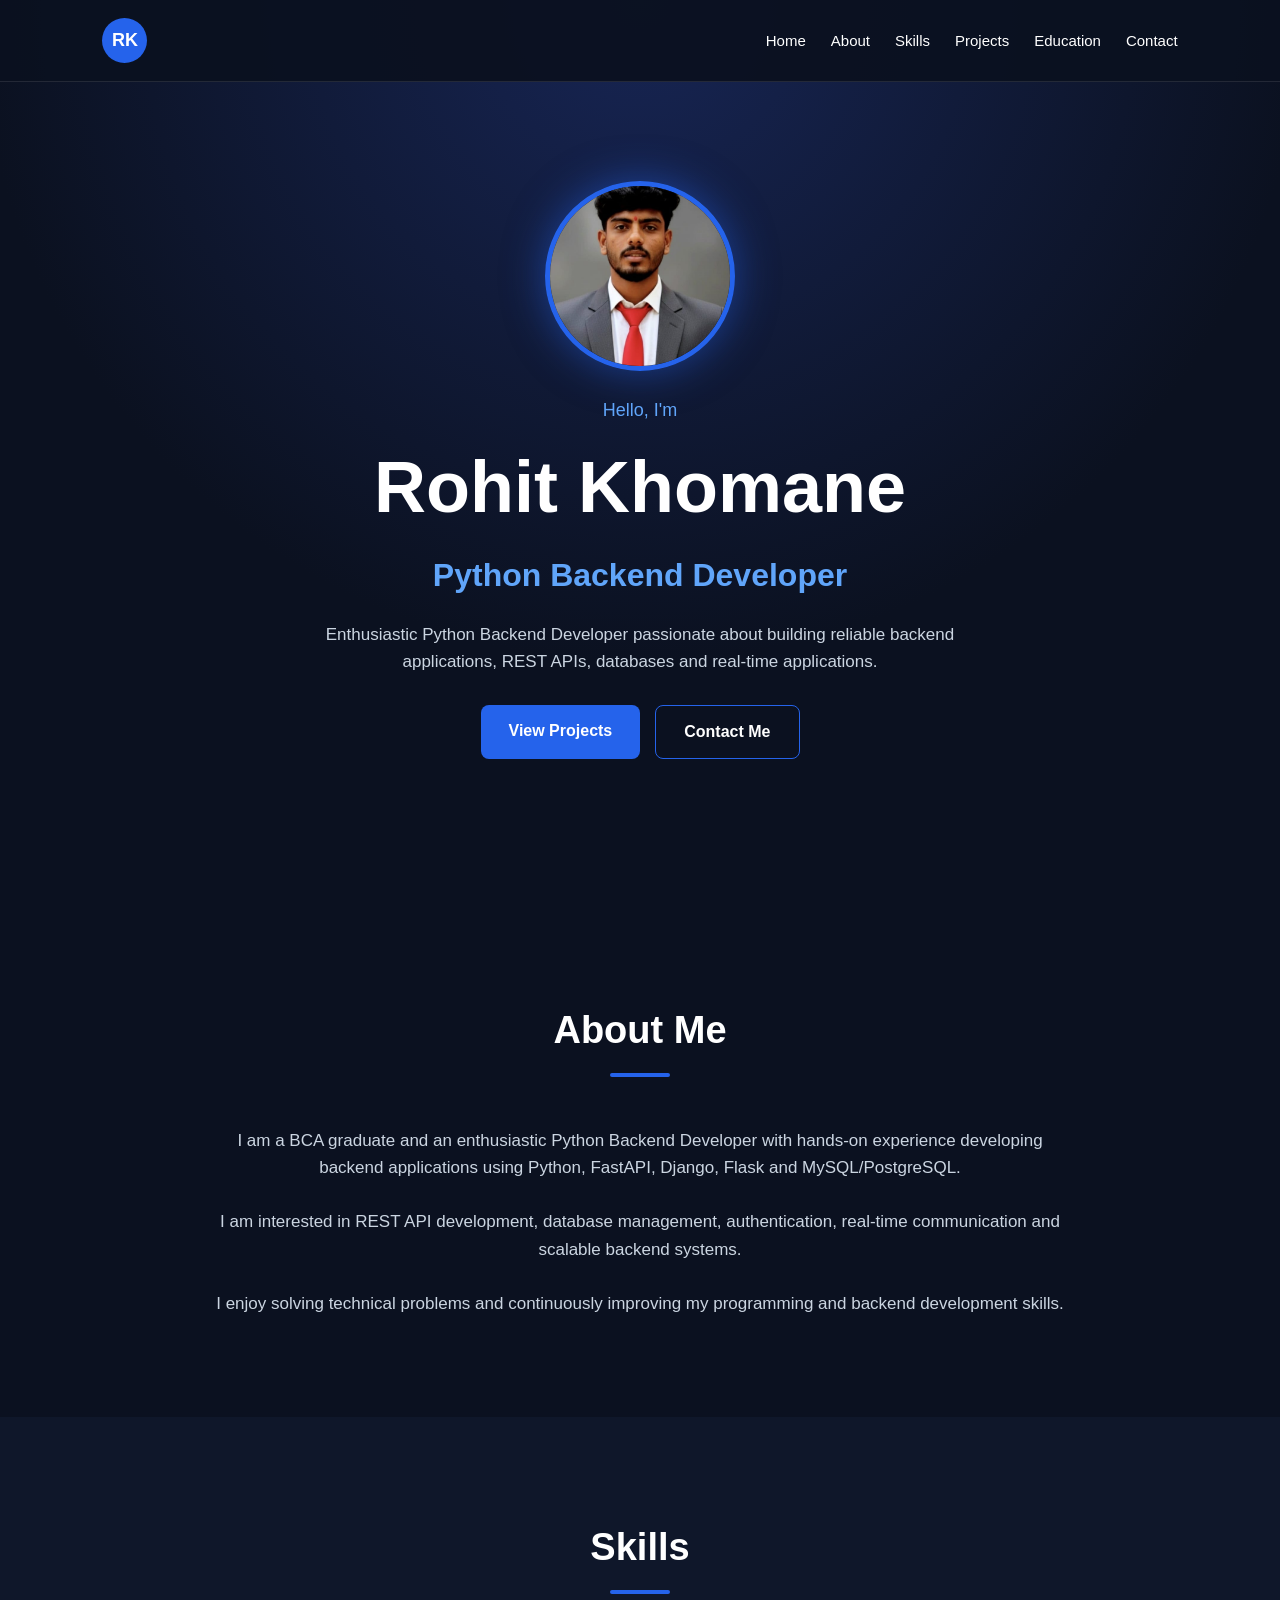
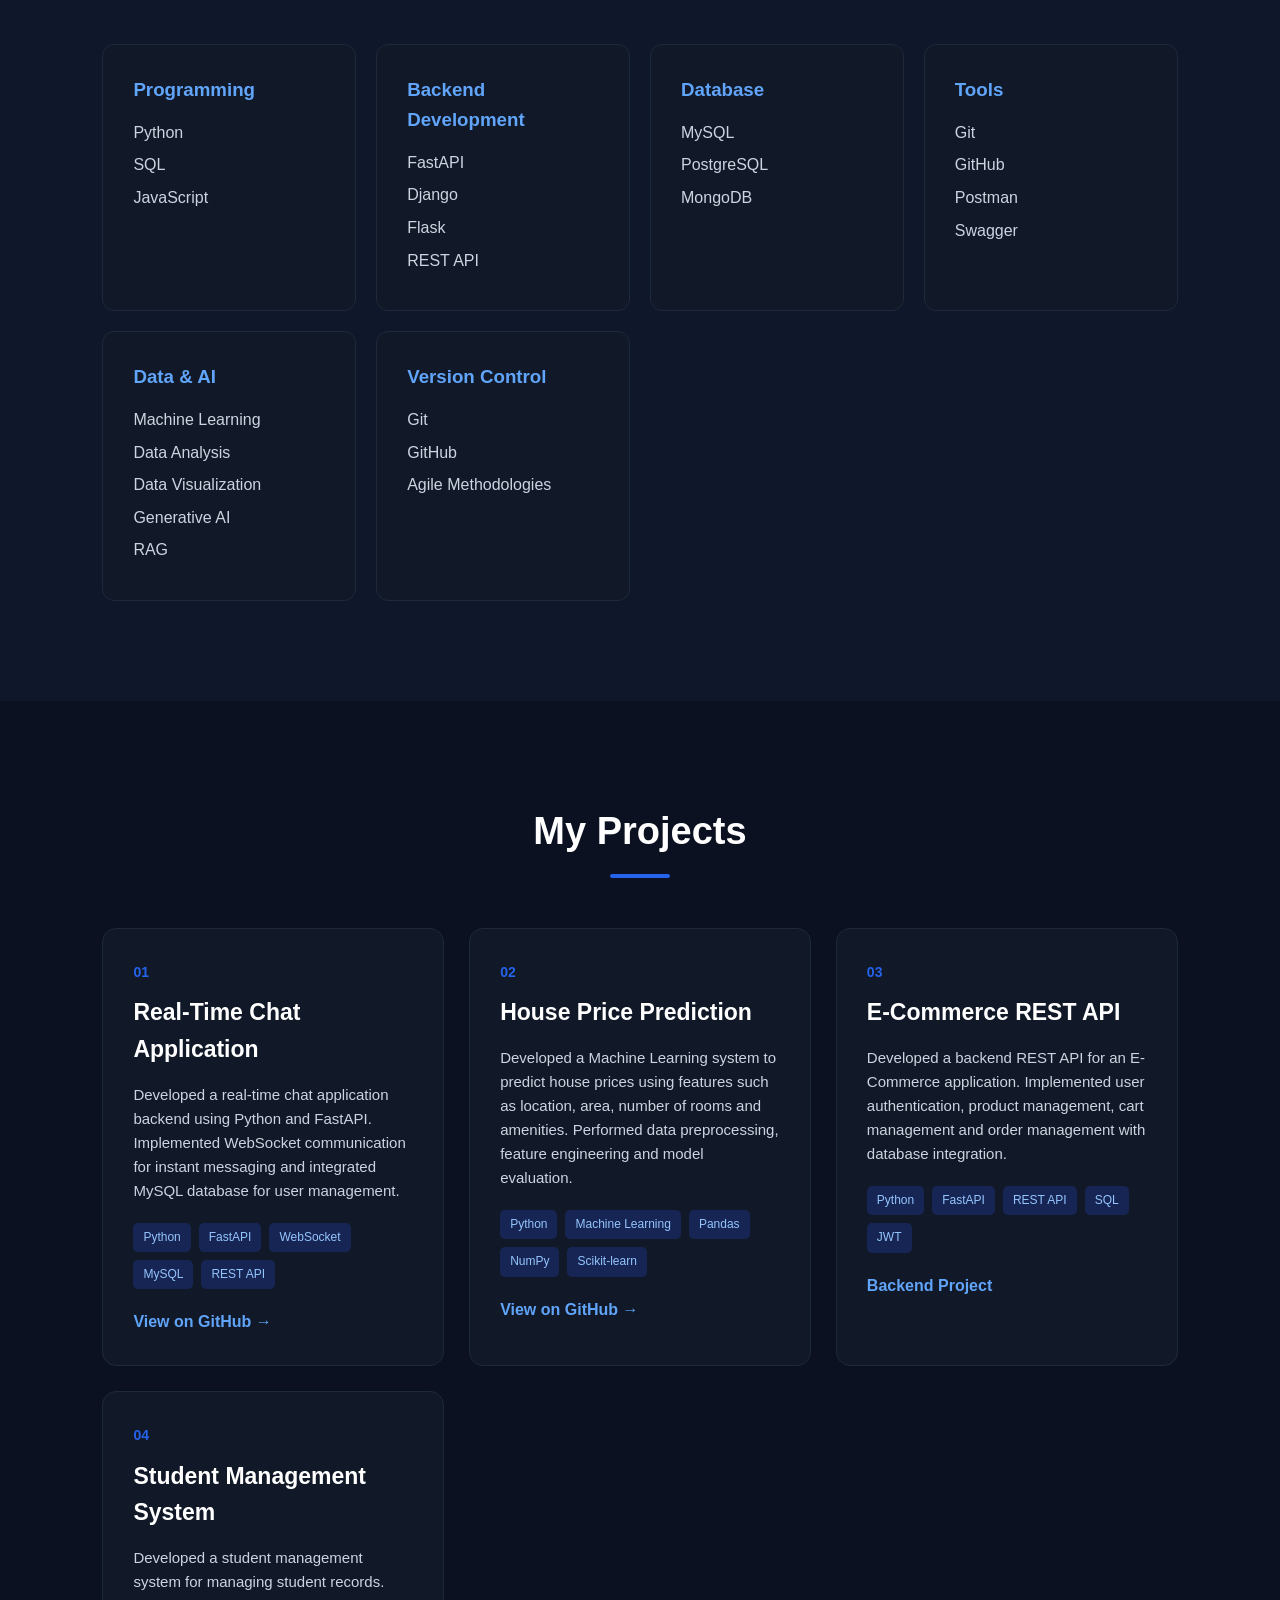
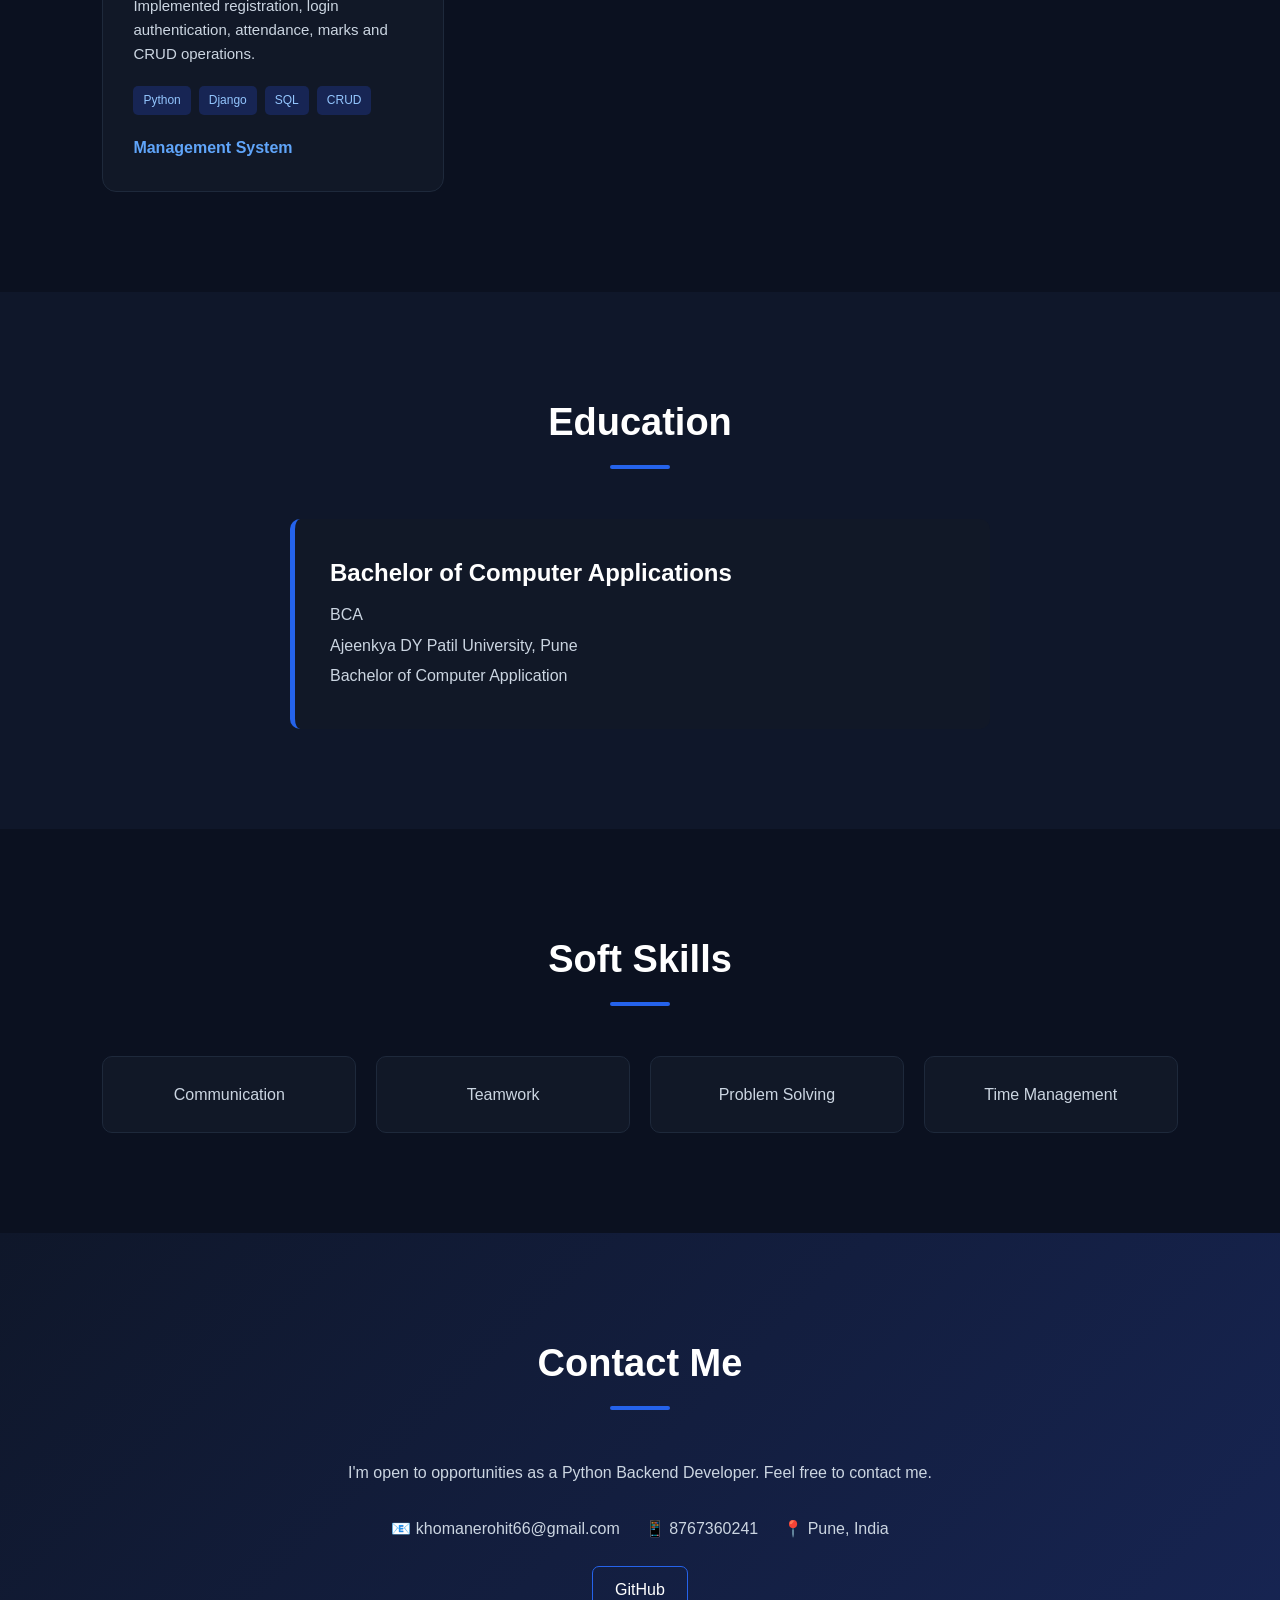
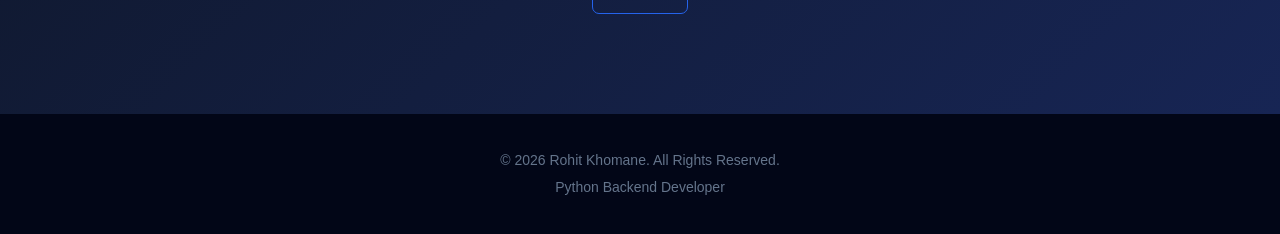
==== index.html @ a01482f6 "Add portfolio website" ====
<!DOCTYPE html>
<html lang="en">

<head>
    <meta charset="UTF-8">
    <meta name="viewport" content="width=device-width, initial-scale=1.0">

    <title>Rohit Khomane | Python Backend Developer</title>

    <meta name="description"
        content="Rohit Khomane - Python Backend Developer Portfolio">

    <link rel="stylesheet" href="style.css">
</head>

<body>

    <!-- ================= NAVBAR ================= -->

    <header class="navbar">

        <div class="logo">
            RK
        </div>

        <nav>
            <a href="#home">Home</a>
            <a href="#about">About</a>
            <a href="#skills">Skills</a>
            <a href="#projects">Projects</a>
            <a href="#education">Education</a>
            <a href="#contact">Contact</a>
        </nav>

    </header>


    <!-- ================= HOME ================= -->

    <section id="home" class="hero">

        <div class="hero-content">

            <!-- PROFILE PHOTO -->

            <div class="profile-circle">
    <img src="rohit (2).jpg" >
</div>


            <p class="hello">
                Hello, I'm
            </p>


            <h1>
                Rohit Khomane
            </h1>


            <h2>
                Python Backend Developer
            </h2>


            <p class="hero-text">

                Enthusiastic Python Backend Developer passionate
                about building reliable backend applications,
                REST APIs, databases and real-time applications.

            </p>


            <div class="hero-buttons">

                <a href="#projects" class="btn">
                    View Projects
                </a>

                <a href="#contact" class="btn btn-outline">
                    Contact Me
                </a>

            </div>

        </div>

    </section>



    <!-- ================= ABOUT ================= -->

    <section id="about" class="section">

        <div class="container">

            <h2 class="section-title">
                About Me
            </h2>


            <p class="about-text">

                I am a BCA graduate and an enthusiastic Python
                Backend Developer with hands-on experience
                developing backend applications using Python,
                FastAPI, Django, Flask and MySQL/PostgreSQL.

                <br><br>

                I am interested in REST API development,
                database management, authentication,
                real-time communication and scalable
                backend systems.

                <br><br>

                I enjoy solving technical problems and
                continuously improving my programming and
                backend development skills.

            </p>

        </div>

    </section>



    <!-- ================= SKILLS ================= -->

    <section id="skills" class="section skills-section">

        <div class="container">

            <h2 class="section-title">
                Skills
            </h2>


            <div class="skills-grid">


                <!-- PROGRAMMING -->

                <div class="skill-card">

                    <h3>
                        Programming
                    </h3>

                    <p>
                        Python
                    </p>

                    <p>
                        SQL
                    </p>

                    <p>
                        JavaScript
                    </p>

                </div>



                <!-- BACKEND -->

                <div class="skill-card">

                    <h3>
                        Backend Development
                    </h3>

                    <p>
                        FastAPI
                    </p>

                    <p>
                        Django
                    </p>

                    <p>
                        Flask
                    </p>

                    <p>
                        REST API
                    </p>

                </div>



                <!-- DATABASE -->

                <div class="skill-card">

                    <h3>
                        Database
                    </h3>

                    <p>
                        MySQL
                    </p>

                    <p>
                        PostgreSQL
                    </p>

                    <p>
                        MongoDB
                    </p>

                </div>



                <!-- TOOLS -->

                <div class="skill-card">

                    <h3>
                        Tools
                    </h3>

                    <p>
                        Git
                    </p>

                    <p>
                        GitHub
                    </p>

                    <p>
                        Postman
                    </p>

                    <p>
                        Swagger
                    </p>

                </div>



                <!-- AI -->

                <div class="skill-card">

                    <h3>
                        Data & AI
                    </h3>

                    <p>
                        Machine Learning
                    </p>

                    <p>
                        Data Analysis
                    </p>

                    <p>
                        Data Visualization
                    </p>

                    <p>
                        Generative AI
                    </p>

                    <p>
                        RAG
                    </p>

                </div>



                <!-- VERSION CONTROL -->

                <div class="skill-card">

                    <h3>
                        Version Control
                    </h3>

                    <p>
                        Git
                    </p>

                    <p>
                        GitHub
                    </p>

                    <p>
                        Agile Methodologies
                    </p>

                </div>


            </div>

        </div>

    </section>



    <!-- ================= PROJECTS ================= -->

    <section id="projects" class="section">

        <div class="container">

            <h2 class="section-title">
                My Projects
            </h2>


            <div class="projects-grid">


                <!-- ================= PROJECT 1 ================= -->

                <div class="project-card">

                    <span class="project-number">
                        01
                    </span>


                    <h3>
                        Real-Time Chat Application
                    </h3>


                    <p>

                        Developed a real-time chat application
                        backend using Python and FastAPI.

                        Implemented WebSocket communication
                        for instant messaging and integrated
                        MySQL database for user management.

                    </p>


                    <div class="tags">

                        <span>Python</span>

                        <span>FastAPI</span>

                        <span>WebSocket</span>

                        <span>MySQL</span>

                        <span>REST API</span>

                    </div>


                    <!-- GITHUB LINK -->

                    <a
                        href="https://github.com/rohit23322/real-time-chat-application"
                        target="_blank"
                        class="project-link">

                        View on GitHub →

                    </a>

                </div>



                <!-- ================= PROJECT 2 ================= -->

                <div class="project-card">

                    <span class="project-number">
                        02
                    </span>


                    <h3>
                        House Price Prediction
                    </h3>


                    <p>

                        Developed a Machine Learning system
                        to predict house prices using features
                        such as location, area, number of rooms
                        and amenities.

                        Performed data preprocessing,
                        feature engineering and model evaluation.

                    </p>


                    <div class="tags">

                        <span>Python</span>

                        <span>Machine Learning</span>

                        <span>Pandas</span>

                        <span>NumPy</span>

                        <span>Scikit-learn</span>

                    </div>


                    <!-- GITHUB LINK -->

                    <a
                        href="https://github.com/rohit23322/house-price-prediction"
                        target="_blank"
                        class="project-link">

                        View on GitHub →

                    </a>

                </div>



                <!-- ================= PROJECT 3 ================= -->

                <div class="project-card">

                    <span class="project-number">
                        03
                    </span>


                    <h3>
                        E-Commerce REST API
                    </h3>


                    <p>

                        Developed a backend REST API for an
                        E-Commerce application.

                        Implemented user authentication,
                        product management, cart management
                        and order management with database
                        integration.

                    </p>


                    <div class="tags">

                        <span>Python</span>

                        <span>FastAPI</span>

                        <span>REST API</span>

                        <span>SQL</span>

                        <span>JWT</span>

                    </div>


                    <span class="project-link">
                        Backend Project
                    </span>

                </div>



                <!-- ================= PROJECT 4 ================= -->

                <div class="project-card">

                    <span class="project-number">
                        04
                    </span>


                    <h3>
                        Student Management System
                    </h3>


                    <p>

                        Developed a student management system
                        for managing student records.

                        Implemented registration, login
                        authentication, attendance, marks
                        and CRUD operations.

                    </p>


                    <div class="tags">

                        <span>Python</span>

                        <span>Django</span>

                        <span>SQL</span>

                        <span>CRUD</span>

                    </div>


                    <span class="project-link">
                        Management System
                    </span>

                </div>


            </div>

        </div>

    </section>



    <!-- ================= EDUCATION ================= -->

    <section id="education"
        class="section education-section">

        <div class="container">

            <h2 class="section-title">
                Education
            </h2>


            <div class="education-card">

                <h3>
                    Bachelor of Computer Applications
                </h3>


                <p>
                    BCA
                </p>


                <p>
                    Ajeenkya DY Patil University, Pune
                </p>


                <p>
                    Bachelor of Computer Application
                </p>

            </div>

        </div>

    </section>



    <!-- ================= SOFT SKILLS ================= -->

    <section class="section">

        <div class="container">

            <h2 class="section-title">
                Soft Skills
            </h2>


            <div class="soft-skills">

                <div>
                    Communication
                </div>

                <div>
                    Teamwork
                </div>

                <div>
                    Problem Solving
                </div>

                <div>
                    Time Management
                </div>

            </div>

        </div>

    </section>



    <!-- ================= CONTACT ================= -->

    <section id="contact"
        class="section contact-section">

        <div class="container">

            <h2 class="section-title">
                Contact Me
            </h2>


            <p class="contact-text">

                I'm open to opportunities as a Python
                Backend Developer.

                Feel free to contact me.

            </p>


            <div class="contact-info">


                <!-- EMAIL -->

                <a
                    href="mailto:khomanerohit66@gmail.com">

                    📧
                    khomanerohit66@gmail.com

                </a>


                <!-- PHONE -->

                <a
                    href="tel:8767360241">

                    📱
                    8767360241

                </a>


                <!-- LOCATION -->

                <p>

                    📍
                    Pune, India

                </p>


            </div>


            <!-- SOCIAL LINKS -->

            <div class="social-links">


                <a
                    href="https://github.com/rohit23322"
                    target="_blank">

                    GitHub

                </a>


            </div>

        </div>

    </section>



    <!-- ================= FOOTER ================= -->

    <footer>

        <p>
            © 2026 Rohit Khomane.
            All Rights Reserved.
        </p>


        <p>
            Python Backend Developer
        </p>

    </footer>



    <!-- ================= JAVASCRIPT ================= -->

    <script src="script.js"></script>

</body>

</html>
---- style.css ----
/* =========================
   RESET
========================= */

* {
    margin: 0;
    padding: 0;
    box-sizing: border-box;
}


html {
    scroll-behavior: smooth;
}


body {
    font-family: Arial, Helvetica, sans-serif;
    background: #0b1120;
    color: #ffffff;
    line-height: 1.6;
}


/* =========================
   NAVBAR
========================= */

.navbar {
    position: fixed;
    top: 0;
    left: 0;

    width: 100%;

    display: flex;
    justify-content: space-between;
    align-items: center;

    padding: 18px 8%;

    background: rgba(11, 17, 32, 0.95);

    border-bottom: 1px solid rgba(255,255,255,0.1);

    z-index: 1000;
}


.logo {
    width: 45px;
    height: 45px;

    display: flex;
    align-items: center;
    justify-content: center;

    border-radius: 50%;

    background: #2563eb;

    font-size: 18px;
    font-weight: bold;
}


.navbar nav {
    display: flex;
    gap: 25px;
}


.navbar nav a {
    color: #ffffff;
    text-decoration: none;

    font-size: 15px;

    transition: 0.3s;
}


.navbar nav a:hover {
    color: #60a5fa;
}


/* =========================
   HERO
========================= */

.hero {
    min-height: 100vh;

    display: flex;
    justify-content: center;
    align-items: center;

    text-align: center;

    padding: 120px 20px 80px;

    background:
        radial-gradient(
            circle at top,
            #172554,
            #0b1120 60%
        );
}


.hero-content {
    max-width: 850px;
}


.profile-circle {
    width: 190px;
    height: 190px;

    margin: 0 auto 25px;

    border-radius: 50%;

    overflow: hidden;

    border: 5px solid #2563eb;

    box-shadow:
        0 0 40px rgba(37,99,235,0.5);
}


.profile-circle img {
    width: 100%;
    height: 100%;

    object-fit: cover;

    object-position: center;

    display: block;
}


.hello {
    color: #60a5fa;

    font-size: 18px;

    margin-bottom: 5px;
}


.hero h1 {
    font-size: clamp(40px, 7vw, 72px);

    margin-bottom: 5px;

    font-weight: 800;
}


.hero h2 {
    color: #60a5fa;

    font-size: clamp(22px, 4vw, 32px);

    margin-bottom: 20px;
}


.hero-text {
    max-width: 650px;

    margin: auto;

    color: #cbd5e1;

    font-size: 17px;
}


.hero-buttons {
    margin-top: 30px;

    display: flex;

    justify-content: center;

    gap: 15px;

    flex-wrap: wrap;
}


.btn {
    display: inline-block;

    padding: 13px 28px;

    border-radius: 8px;

    background: #2563eb;

    color: white;

    text-decoration: none;

    font-weight: bold;

    transition: 0.3s;
}


.btn:hover {
    transform: translateY(-3px);

    background: #1d4ed8;
}


.btn-outline {
    background: transparent;

    border: 1px solid #2563eb;
}


.btn-outline:hover {
    background: #2563eb;
}


/* =========================
   SECTIONS
========================= */

.section {
    padding: 100px 8%;
}


.container {
    max-width: 1100px;

    margin: auto;
}


.section-title {
    text-align: center;

    font-size: 38px;

    margin-bottom: 50px;
}


.section-title::after {
    content: "";

    display: block;

    width: 60px;
    height: 4px;

    background: #2563eb;

    margin: 12px auto 0;

    border-radius: 5px;
}


/* =========================
   ABOUT
========================= */

.about-text {
    max-width: 850px;

    margin: auto;

    text-align: center;

    color: #cbd5e1;

    font-size: 17px;
}


/* =========================
   SKILLS
========================= */

.skills-section {
    background: #0f172a;
}


.skills-grid {
    display: grid;

    grid-template-columns:
        repeat(auto-fit, minmax(200px, 1fr));

    gap: 20px;
}


.skill-card {
    padding: 30px;

    background: #111827;

    border: 1px solid #1e293b;

    border-radius: 12px;

    transition: 0.3s;
}


.skill-card:hover {
    transform: translateY(-7px);

    border-color: #2563eb;
}


.skill-card h3 {
    color: #60a5fa;

    margin-bottom: 15px;
}


.skill-card p {
    color: #cbd5e1;

    margin: 7px 0;
}


/* =========================
   PROJECTS
========================= */

.projects-grid {
    display: grid;

    grid-template-columns:
        repeat(auto-fit, minmax(280px, 1fr));

    gap: 25px;
}


.project-card {
    position: relative;

    padding: 30px;

    background: #111827;

    border: 1px solid #1e293b;

    border-radius: 14px;

    transition: 0.3s;
}


.project-card:hover {
    transform: translateY(-8px);

    border-color: #2563eb;

    box-shadow:
        0 15px 35px rgba(0,0,0,0.3);
}


.project-number {
    color: #2563eb;

    font-size: 14px;

    font-weight: bold;
}


.project-card h3 {
    font-size: 23px;

    margin: 10px 0 15px;
}


.project-card p {
    color: #cbd5e1;

    font-size: 15px;
}


.tags {
    display: flex;

    flex-wrap: wrap;

    gap: 8px;

    margin: 20px 0;
}


.tags span {
    background: #172554;

    color: #93c5fd;

    padding: 5px 10px;

    border-radius: 5px;

    font-size: 12px;
}


.project-link {
    color: #60a5fa;

    text-decoration: none;

    font-weight: bold;
}


.project-link:hover {
    text-decoration: underline;
}


/* =========================
   EDUCATION
========================= */

.education-section {
    background: #0f172a;
}


.education-card {
    max-width: 700px;

    margin: auto;

    padding: 35px;

    background: #111827;

    border-left: 5px solid #2563eb;

    border-radius: 10px;
}


.education-card h3 {
    font-size: 24px;

    margin-bottom: 10px;
}


.education-card p {
    color: #cbd5e1;

    margin: 5px 0;
}


/* =========================
   SOFT SKILLS
========================= */

.soft-skills {
    display: grid;

    grid-template-columns:
        repeat(auto-fit, minmax(200px, 1fr));

    gap: 20px;
}


.soft-skills div {
    padding: 25px;

    text-align: center;

    background: #111827;

    border: 1px solid #1e293b;

    border-radius: 10px;

    color: #cbd5e1;

    transition: 0.3s;
}


.soft-skills div:hover {
    color: white;

    border-color: #2563eb;

    transform: translateY(-5px);
}


/* =========================
   CONTACT
========================= */

.contact-section {
    background:
        linear-gradient(
            135deg,
            #0f172a,
            #172554
        );

    text-align: center;
}


.contact-text {
    color: #cbd5e1;

    margin-bottom: 30px;
}


.contact-info {
    display: flex;

    justify-content: center;

    flex-wrap: wrap;

    gap: 25px;

    margin-bottom: 25px;
}


.contact-info a,
.contact-info p {
    color: #cbd5e1;

    text-decoration: none;
}


.contact-info a:hover {
    color: #60a5fa;
}


.social-links a {
    display: inline-block;

    padding: 10px 22px;

    border: 1px solid #2563eb;

    border-radius: 7px;

    color: white;

    text-decoration: none;
}


.social-links a:hover {
    background: #2563eb;
}


/* =========================
   FOOTER
========================= */

footer {
    padding: 30px;

    text-align: center;

    background: #020617;

    color: #64748b;

    font-size: 14px;
}


footer p {
    margin: 5px;
}


/* =========================
   MOBILE
========================= */

@media (max-width: 768px) {

    .navbar {
        padding: 15px 5%;
    }


    .navbar nav {
        display: none;
    }


    .section {
        padding: 80px 5%;
    }


    .profile-circle {
        width: 150px;
        height: 150px;
    }


    .hero h1 {
        font-size: 42px;
    }


    .hero h2 {
        font-size: 24px;
    }


    .hero-text {
        font-size: 15px;
    }


    .section-title {
        font-size: 32px;
    }

}
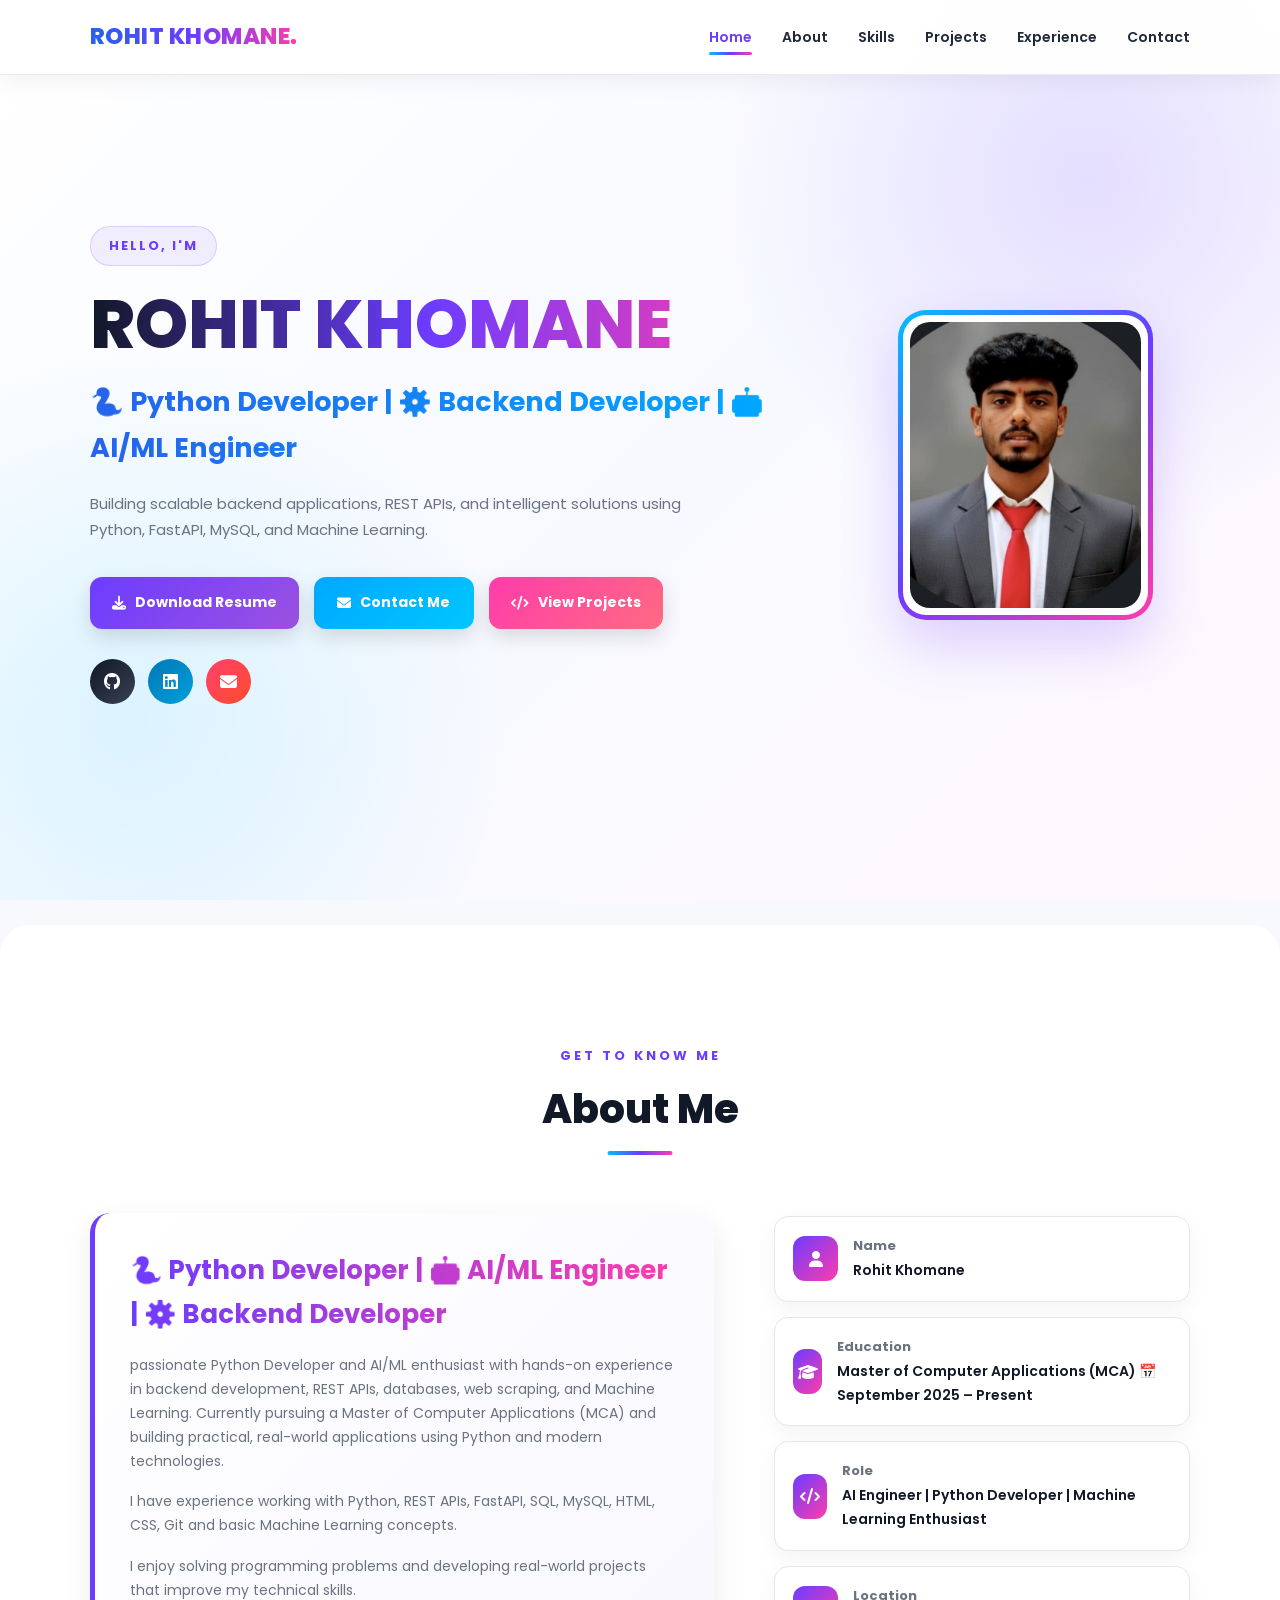
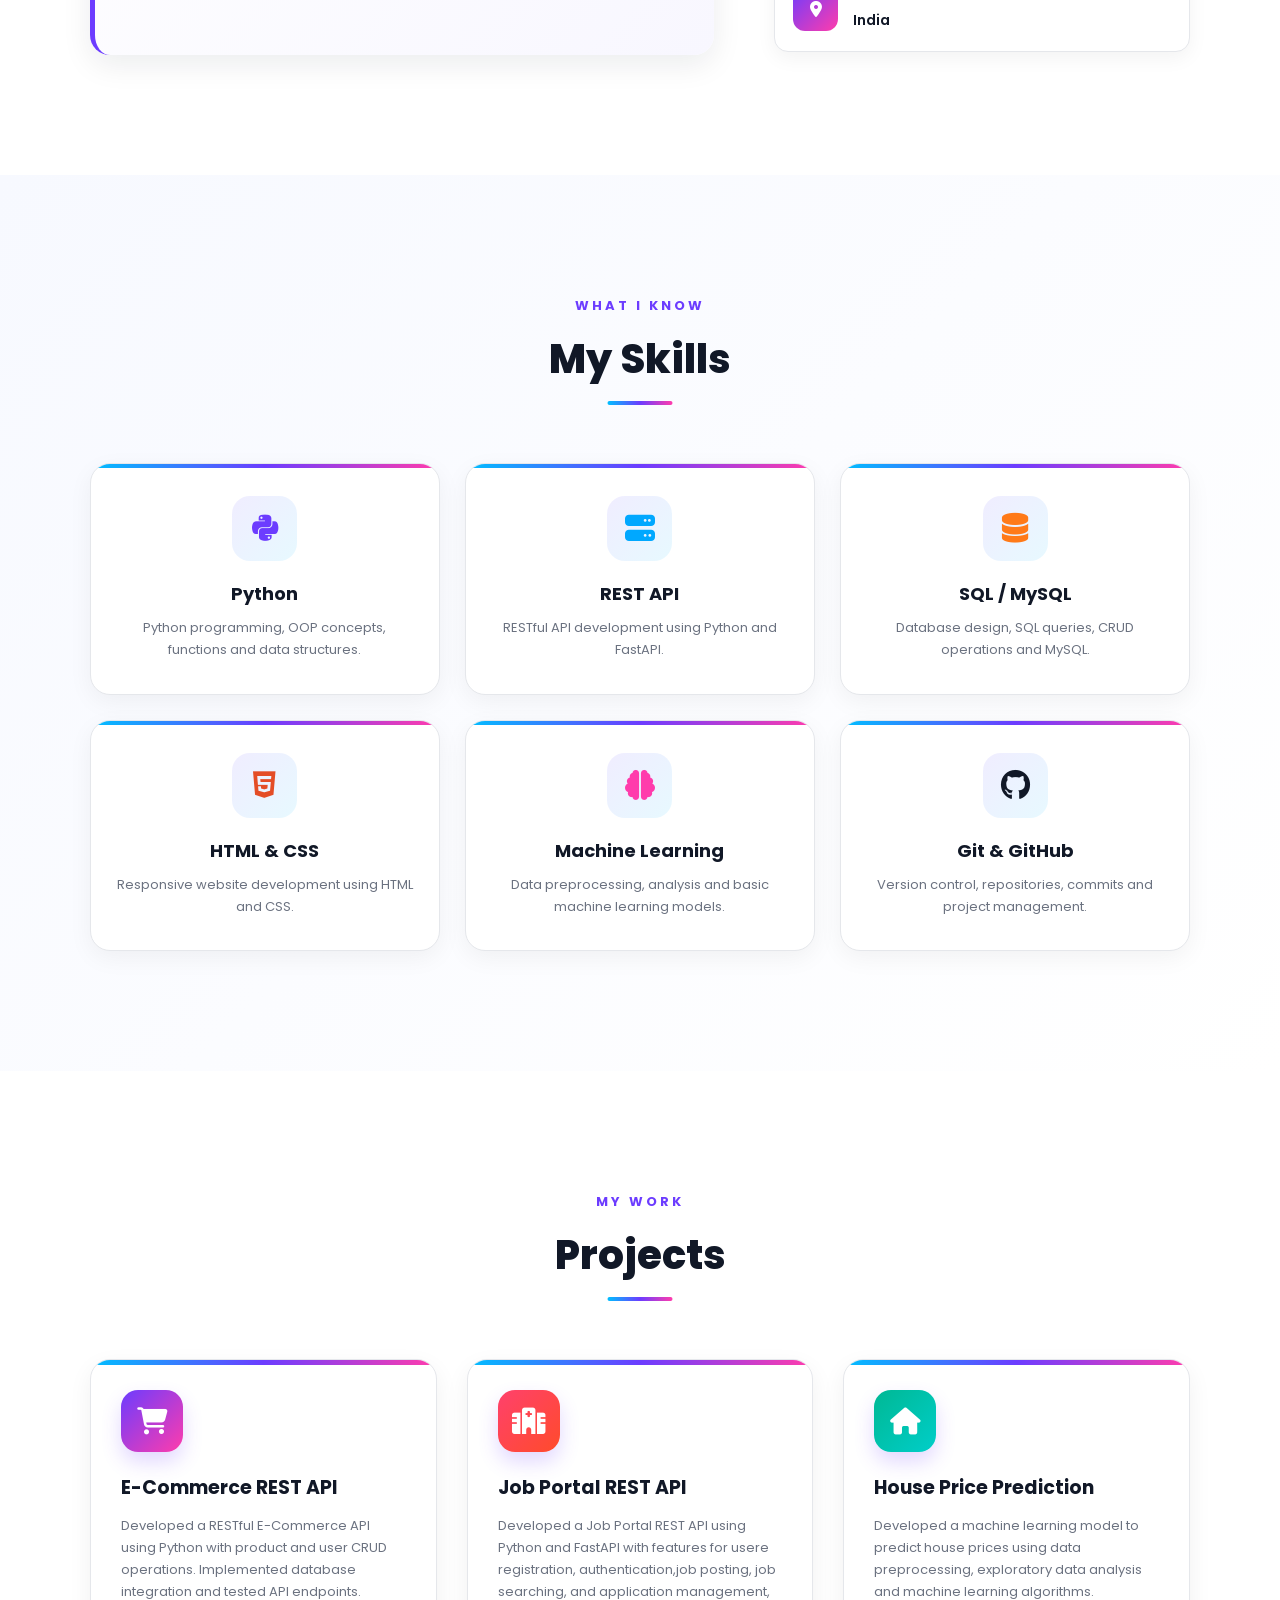
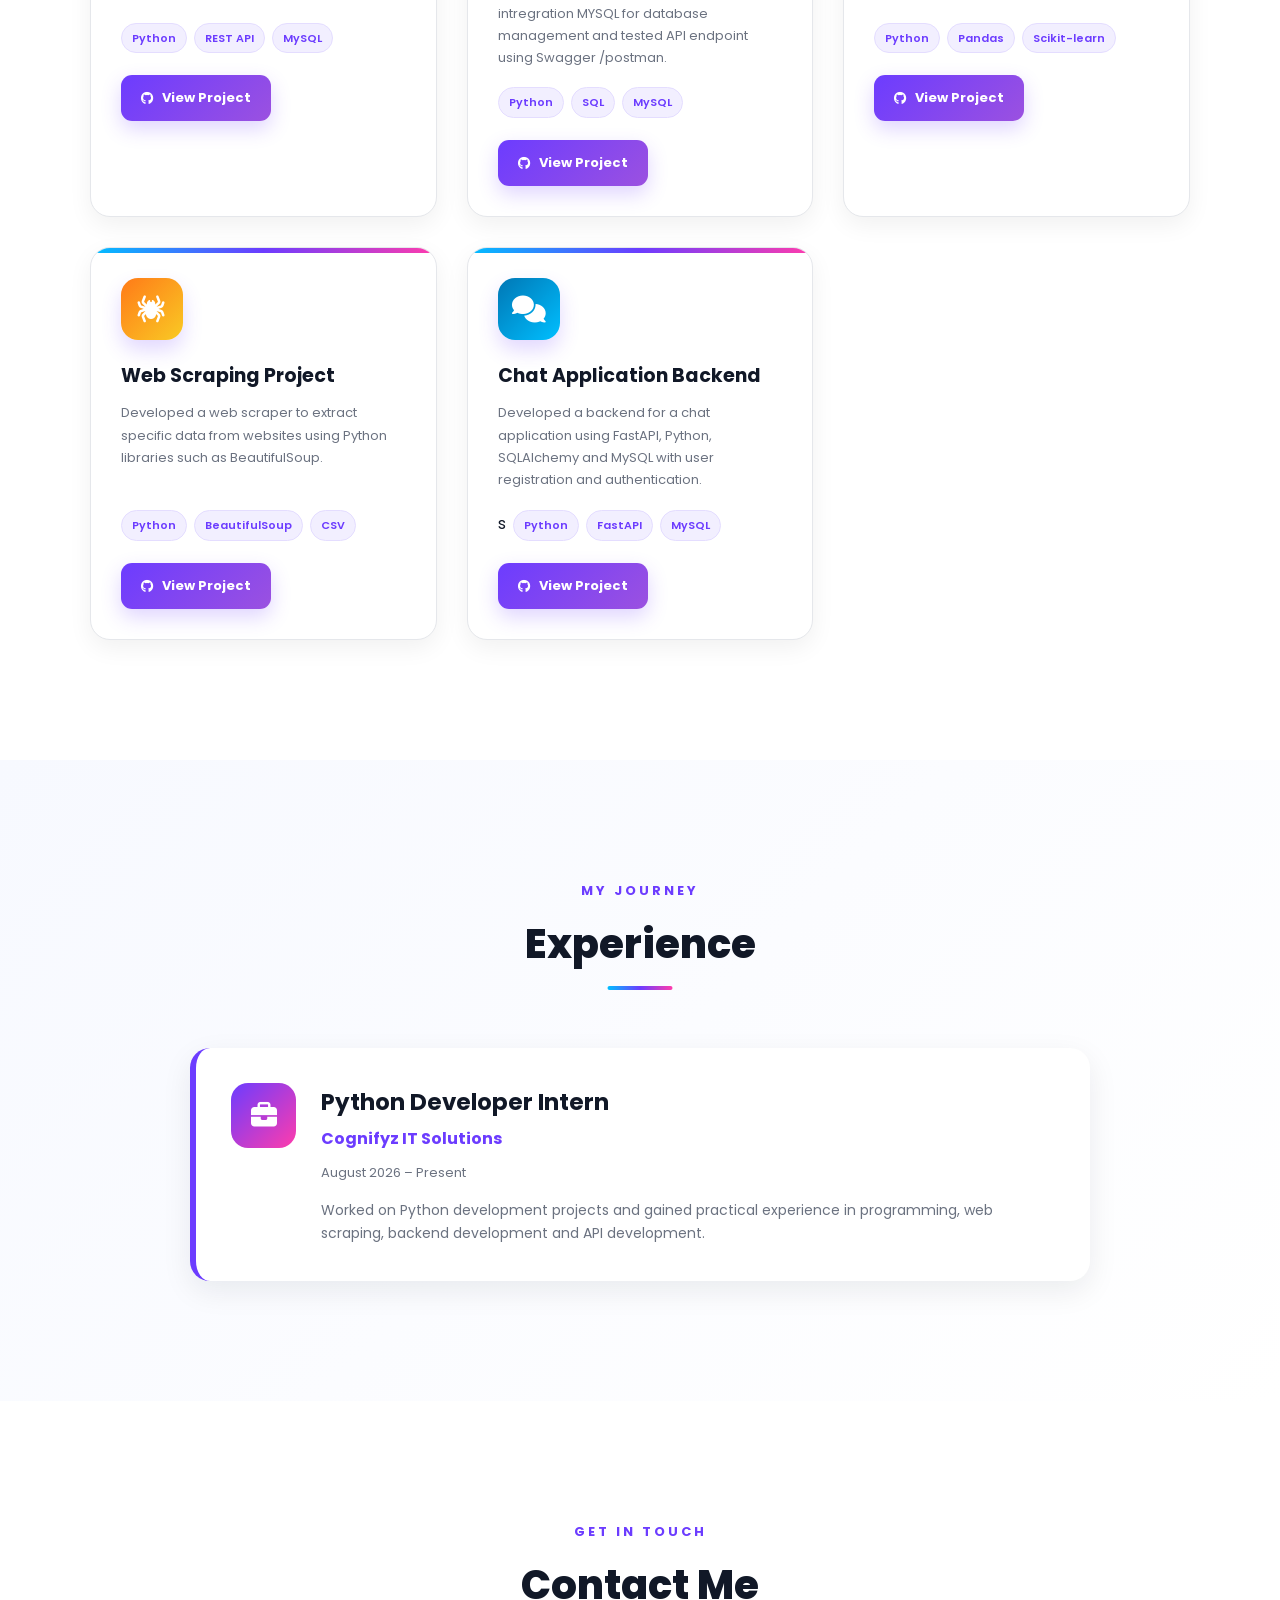
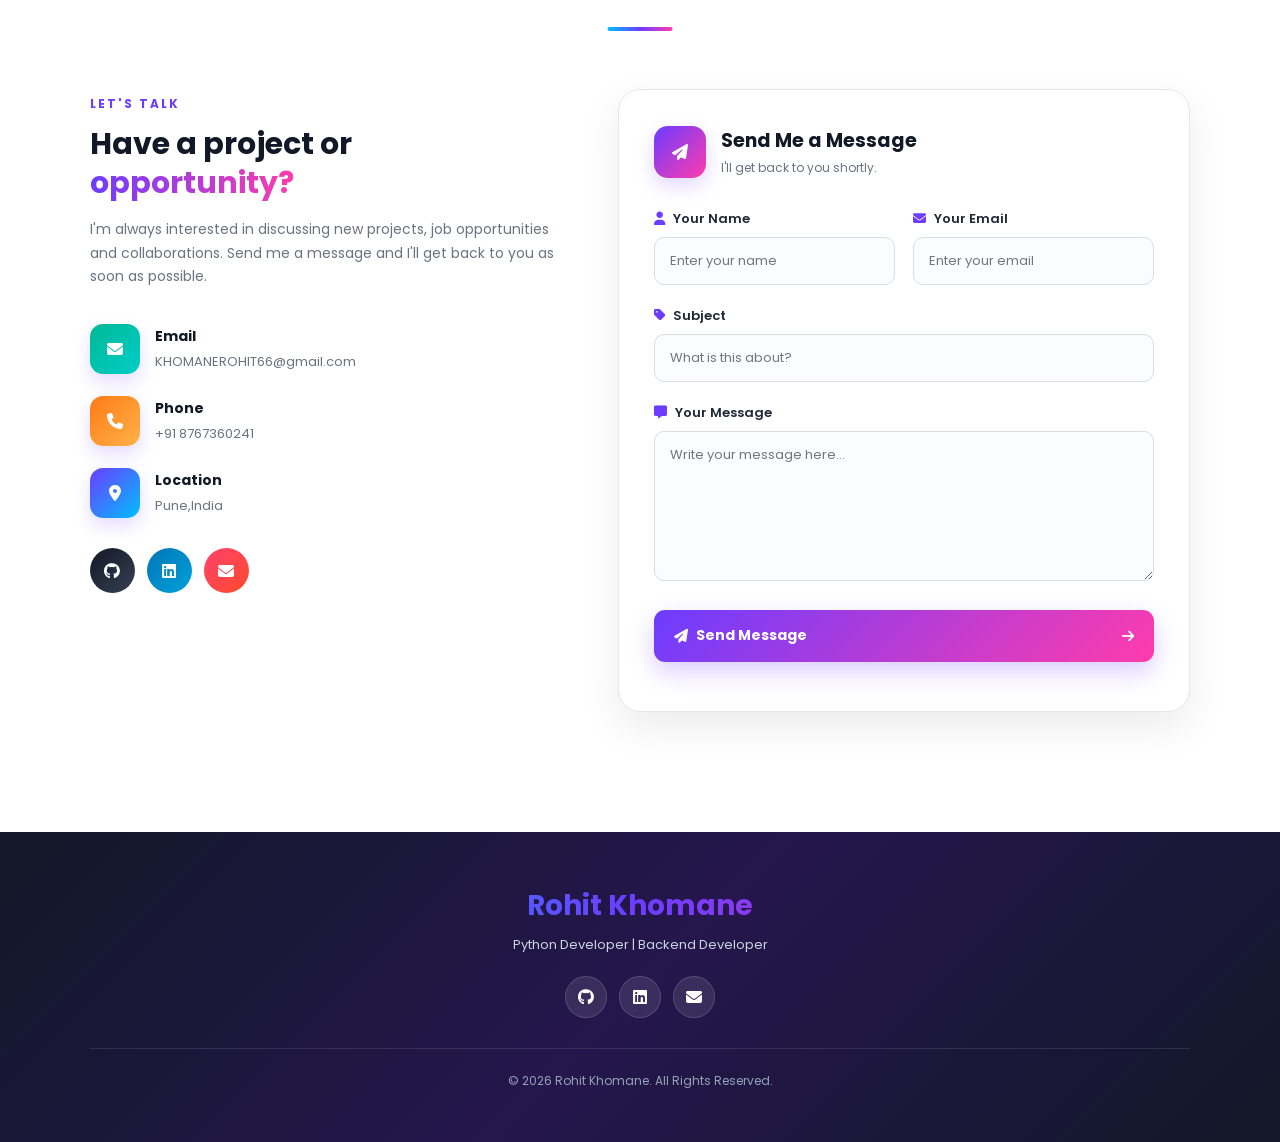
==== commit ae69205b: "Add portfolio website" ====
--- a/index.html
+++ b/index.html
@@ -1,728 +1,792 @@
 <!DOCTYPE html>
 <html lang="en">
-
 <head>
     <meta charset="UTF-8">
     <meta name="viewport" content="width=device-width, initial-scale=1.0">
 
-    <title>Rohit Khomane | Python Backend Developer</title>
-
-    <meta name="description"
-        content="Rohit Khomane - Python Backend Developer Portfolio">
-
+    <title> Rohit Khomane | Python Developer</title>
+
+    <!-- Font Awesome -->
+    <link
+        rel="stylesheet"
+        href="https://cdnjs.cloudflare.com/ajax/libs/font-awesome/6.5.2/css/all.min.css"
+    >
+
+    <!-- CSS -->
     <link rel="stylesheet" href="style.css">
 </head>
 
 <body>
 
-    <!-- ================= NAVBAR ================= -->
-
-    <header class="navbar">
-
-        <div class="logo">
-            RK
-        </div>
-
-        <nav>
-            <a href="#home">Home</a>
-            <a href="#about">About</a>
-            <a href="#skills">Skills</a>
-            <a href="#projects">Projects</a>
-            <a href="#education">Education</a>
-            <a href="#contact">Contact</a>
-        </nav>
-
-    </header>
-
-
-    <!-- ================= HOME ================= -->
-
-    <section id="home" class="hero">
-
-        <div class="hero-content">
-
-            <!-- PROFILE PHOTO -->
-
-            <div class="profile-circle">
-    <img src="rohit (2).jpg" >
-</div>
-
-
-            <p class="hello">
-                Hello, I'm
-            </p>
-
-
-            <h1>
-                Rohit Khomane
-            </h1>
-
-
-            <h2>
-                Python Backend Developer
-            </h2>
-
-
-            <p class="hero-text">
-
-                Enthusiastic Python Backend Developer passionate
-                about building reliable backend applications,
-                REST APIs, databases and real-time applications.
-
-            </p>
-
-
-            <div class="hero-buttons">
-
-                <a href="#projects" class="btn">
-                    View Projects
-                </a>
-
-                <a href="#contact" class="btn btn-outline">
-                    Contact Me
-                </a>
-
-            </div>
-
-        </div>
-
-    </section>
-
-
-
-    <!-- ================= ABOUT ================= -->
-
-    <section id="about" class="section">
-
-        <div class="container">
-
-            <h2 class="section-title">
-                About Me
-            </h2>
-
-
-            <p class="about-text">
-
-                I am a BCA graduate and an enthusiastic Python
-                Backend Developer with hands-on experience
-                developing backend applications using Python,
-                FastAPI, Django, Flask and MySQL/PostgreSQL.
-
-                <br><br>
-
-                I am interested in REST API development,
-                database management, authentication,
-                real-time communication and scalable
-                backend systems.
-
-                <br><br>
-
-                I enjoy solving technical problems and
-                continuously improving my programming and
-                backend development skills.
-
-            </p>
-
-        </div>
-
-    </section>
-
-
-
-    <!-- ================= SKILLS ================= -->
-
-    <section id="skills" class="section skills-section">
-
-        <div class="container">
-
-            <h2 class="section-title">
-                Skills
-            </h2>
-
-
-            <div class="skills-grid">
-
-
-                <!-- PROGRAMMING -->
-
-                <div class="skill-card">
-
-                    <h3>
-                        Programming
-                    </h3>
-
-                    <p>
-                        Python
+<!-- ================= NAVBAR ================= -->
+
+<header class="header">
+    <nav class="navbar">
+
+        <a href="#home" class="logo">
+            ROHIT KHOMANE<span>.</span>
+        </a>
+
+        <ul class="nav-links">
+            <li><a href="#home" class="active">Home</a></li>
+            <li><a href="#about">About</a></li>
+            <li><a href="#skills">Skills</a></li>
+            <li><a href="#projects">Projects</a></li>
+            <li><a href="#experience">Experience</a></li>
+            <li><a href="#contact">Contact</a></li>
+        </ul>
+
+    </nav>
+</header>
+
+
+<!-- ================= HOME ================= -->
+
+<section id="home" class="hero">
+
+    <div class="hero-content">
+
+        <p class="hello">HELLO, I'M</p>
+
+        <h1> ROHIT KHOMANE</h1>
+
+        <h2>🐍 Python Developer | ⚙️ Backend Developer | 🤖 AI/ML Engineer</h2>
+
+        <p class="hero-text">
+            Building scalable backend applications, REST APIs, and intelligent solutions using Python, FastAPI, MySQL, and Machine Learning.
+        </p>
+
+        <div class="hero-buttons">
+
+            <a href="Rohit khomane (4).pdf" class="btn resume-btn" download>
+                <i class="fa-solid fa-download"></i>
+                Download Resume
+            </a>
+
+            <a href="#contact" class="btn contact-btn"contact me>
+                <i class="fa-solid fa-envelope"></i>
+                Contact Me
+            </a>
+
+            <a href="#projects" class="btn project-btn">
+                <i class="fa-solid fa-code"></i>
+                View Projects
+            </a>
+
+        </div>
+
+        <div class="social-links">
+
+            <a
+                href="https://github.com/rohit23322"
+                target="_blank"
+            >
+                <i class="fa-brands fa-github"></i>
+            </a>
+
+            <a
+                href="https://www.linkedin.com/in/rohit-khomane-3036ba294?utm_source=share_via&utm_content=profile&utm_medium=member_android"
+                target="_blank"
+            >
+                <i class="fa-brands fa-linkedin"></i>
+            </a>
+
+            <a href="mailto:KHOMANEROHIT66@GMAIL.COM">
+                <i class="fa-solid fa-envelope"></i>
+            </a>
+
+        </div>
+
+    </div>
+
+
+    <div class="hero-image">
+
+        <div class="image-box">
+
+            <img
+                src="rohit (2).jpg"
+                
+            >
+
+        </div>
+
+    </div>
+
+</section>
+
+
+<!-- ================= ABOUT ================= -->
+
+<section id="about" class="section">
+
+    <div class="section-title">
+        <p>GET TO KNOW ME</p>
+        <h2>About Me</h2>
+    </div>
+
+    <div class="about-content">
+
+        <div class="about-text">
+
+            <h3>🐍 Python Developer | 🤖 AI/ML Engineer | ⚙️ Backend Developer</h3>
+
+            <p>
+                passionate Python Developer and AI/ML enthusiast with hands-on experience in backend development, REST APIs, databases, web scraping, and Machine Learning. Currently pursuing a Master of Computer Applications (MCA) and building practical, real-world applications using Python and modern technologies.
+            </p>
+
+            <p>
+                I have experience working with Python, REST APIs,
+                FastAPI, SQL, MySQL, HTML, CSS, Git and basic
+                Machine Learning concepts.
+            </p>
+
+            <p>
+                I enjoy solving programming problems and developing
+                real-world projects that improve my technical skills.
+            </p>
+
+        </div>
+
+
+        <div class="about-info">
+
+            <div class="info-box">
+                <i class="fa-solid fa-user"></i>
+                <div>
+                    <h4>Name</h4>
+                    <p>Rohit Khomane</p>
+                </div>
+            </div>
+
+            <div class="info-box">
+                <i class="fa-solid fa-graduation-cap"></i>
+                <div>
+                    <h4>Education</h4>
+                    <p>Master of Computer Applications (MCA)
+                        📅 September 2025 – Present
                     </p>
-
-                    <p>
-                        SQL
-                    </p>
-
-                    <p>
-                        JavaScript
-                    </p>
-
-                </div>
-
-
-
-                <!-- BACKEND -->
-
-                <div class="skill-card">
-
-                    <h3>
-                        Backend Development
-                    </h3>
-
-                    <p>
-                        FastAPI
-                    </p>
-
-                    <p>
-                        Django
-                    </p>
-
-                    <p>
-                        Flask
-                    </p>
-
-                    <p>
-                        REST API
-                    </p>
-
-                </div>
-
-
-
-                <!-- DATABASE -->
-
-                <div class="skill-card">
-
-                    <h3>
-                        Database
-                    </h3>
-
-                    <p>
-                        MySQL
-                    </p>
-
-                    <p>
-                        PostgreSQL
-                    </p>
-
-                    <p>
-                        MongoDB
-                    </p>
-
-                </div>
-
-
-
-                <!-- TOOLS -->
-
-                <div class="skill-card">
-
-                    <h3>
-                        Tools
-                    </h3>
-
-                    <p>
-                        Git
-                    </p>
-
-                    <p>
-                        GitHub
-                    </p>
-
-                    <p>
-                        Postman
-                    </p>
-
-                    <p>
-                        Swagger
-                    </p>
-
-                </div>
-
-
-
-                <!-- AI -->
-
-                <div class="skill-card">
-
-                    <h3>
-                        Data & AI
-                    </h3>
-
-                    <p>
-                        Machine Learning
-                    </p>
-
-                    <p>
-                        Data Analysis
-                    </p>
-
-                    <p>
-                        Data Visualization
-                    </p>
-
-                    <p>
-                        Generative AI
-                    </p>
-
-                    <p>
-                        RAG
-                    </p>
-
-                </div>
-
-
-
-                <!-- VERSION CONTROL -->
-
-                <div class="skill-card">
-
-                    <h3>
-                        Version Control
-                    </h3>
-
-                    <p>
-                        Git
-                    </p>
-
-                    <p>
-                        GitHub
-                    </p>
-
-                    <p>
-                        Agile Methodologies
-                    </p>
-
-                </div>
-
-
-            </div>
-
-        </div>
-
-    </section>
-
-
-
-    <!-- ================= PROJECTS ================= -->
-
-    <section id="projects" class="section">
-
-        <div class="container">
-
-            <h2 class="section-title">
-                My Projects
-            </h2>
-
-
-            <div class="projects-grid">
-
-
-                <!-- ================= PROJECT 1 ================= -->
-
-                <div class="project-card">
-
-                    <span class="project-number">
-                        01
-                    </span>
-
-
-                    <h3>
-                        Real-Time Chat Application
-                    </h3>
-
-
-                    <p>
-
-                        Developed a real-time chat application
-                        backend using Python and FastAPI.
-
-                        Implemented WebSocket communication
-                        for instant messaging and integrated
-                        MySQL database for user management.
-
-                    </p>
-
-
-                    <div class="tags">
-
-                        <span>Python</span>
-
-                        <span>FastAPI</span>
-
-                        <span>WebSocket</span>
-
-                        <span>MySQL</span>
-
-                        <span>REST API</span>
-
-                    </div>
-
-
-                    <!-- GITHUB LINK -->
-
-                    <a
-                        href="https://github.com/rohit23322/real-time-chat-application"
-                        target="_blank"
-                        class="project-link">
-
-                        View on GitHub →
-
-                    </a>
-
-                </div>
-
-
-
-                <!-- ================= PROJECT 2 ================= -->
-
-                <div class="project-card">
-
-                    <span class="project-number">
-                        02
-                    </span>
-
-
-                    <h3>
-                        House Price Prediction
-                    </h3>
-
-
-                    <p>
-
-                        Developed a Machine Learning system
-                        to predict house prices using features
-                        such as location, area, number of rooms
-                        and amenities.
-
-                        Performed data preprocessing,
-                        feature engineering and model evaluation.
-
-                    </p>
-
-
-                    <div class="tags">
-
-                        <span>Python</span>
-
-                        <span>Machine Learning</span>
-
-                        <span>Pandas</span>
-
-                        <span>NumPy</span>
-
-                        <span>Scikit-learn</span>
-
-                    </div>
-
-
-                    <!-- GITHUB LINK -->
-
-                    <a
-                        href="https://github.com/rohit23322/house-price-prediction"
-                        target="_blank"
-                        class="project-link">
-
-                        View on GitHub →
-
-                    </a>
-
-                </div>
-
-
-
-                <!-- ================= PROJECT 3 ================= -->
-
-                <div class="project-card">
-
-                    <span class="project-number">
-                        03
-                    </span>
-
-
-                    <h3>
-                        E-Commerce REST API
-                    </h3>
-
-
-                    <p>
-
-                        Developed a backend REST API for an
-                        E-Commerce application.
-
-                        Implemented user authentication,
-                        product management, cart management
-                        and order management with database
-                        integration.
-
-                    </p>
-
-
-                    <div class="tags">
-
-                        <span>Python</span>
-
-                        <span>FastAPI</span>
-
-                        <span>REST API</span>
-
-                        <span>SQL</span>
-
-                        <span>JWT</span>
-
-                    </div>
-
-
-                    <span class="project-link">
-                        Backend Project
-                    </span>
-
-                </div>
-
-
-
-                <!-- ================= PROJECT 4 ================= -->
-
-                <div class="project-card">
-
-                    <span class="project-number">
-                        04
-                    </span>
-
-
-                    <h3>
-                        Student Management System
-                    </h3>
-
-
-                    <p>
-
-                        Developed a student management system
-                        for managing student records.
-
-                        Implemented registration, login
-                        authentication, attendance, marks
-                        and CRUD operations.
-
-                    </p>
-
-
-                    <div class="tags">
-
-                        <span>Python</span>
-
-                        <span>Django</span>
-
-                        <span>SQL</span>
-
-                        <span>CRUD</span>
-
-                    </div>
-
-
-                    <span class="project-link">
-                        Management System
-                    </span>
-
-                </div>
-
-
-            </div>
-
-        </div>
-
-    </section>
-
-
-
-    <!-- ================= EDUCATION ================= -->
-
-    <section id="education"
-        class="section education-section">
-
-        <div class="container">
-
-            <h2 class="section-title">
-                Education
-            </h2>
-
-
-            <div class="education-card">
+                </div>
+            </div>
+
+            <div class="info-box">
+                <i class="fa-solid fa-code"></i>
+                <div>
+                    <h4>Role</h4>
+                    <p>AI Engineer | Python Developer | Machine Learning Enthusiast</p>
+                </div>
+            </div>
+
+            <div class="info-box">
+                <i class="fa-solid fa-location-dot"></i>
+                <div>
+                    <h4>Location</h4>
+                    <p>India</p>
+                </div>
+            </div>
+
+        </div>
+
+    </div>
+
+</section>
+
+
+<!-- ================= SKILLS ================= -->
+
+<section id="skills" class="section skills-section">
+
+    <div class="section-title">
+        <p>WHAT I KNOW</p>
+        <h2>My Skills</h2>
+    </div>
+
+    <div class="skills-container">
+
+        <div class="skill-card">
+            <div class="skill-icon">
+                <i class="fa-brands fa-python"></i>
+            </div>
+            <h3>Python</h3>
+            <p>
+                Python programming, OOP concepts,
+                functions and data structures.
+            </p>
+        </div>
+
+
+        <div class="skill-card">
+            <div class="skill-icon">
+                <i class="fa-solid fa-server"></i>
+            </div>
+            <h3>REST API</h3>
+            <p>
+                RESTful API development using
+                Python and FastAPI.
+            </p>
+        </div>
+
+
+        <div class="skill-card">
+            <div class="skill-icon">
+                <i class="fa-solid fa-database"></i>
+            </div>
+            <h3>SQL / MySQL</h3>
+            <p>
+                Database design, SQL queries,
+                CRUD operations and MySQL.
+            </p>
+        </div>
+
+
+        <div class="skill-card">
+            <div class="skill-icon">
+                <i class="fa-brands fa-html5"></i>
+            </div>
+            <h3>HTML & CSS</h3>
+            <p>
+                Responsive website development
+                using HTML and CSS.
+            </p>
+        </div>
+
+
+        <div class="skill-card">
+            <div class="skill-icon">
+                <i class="fa-solid fa-brain"></i>
+            </div>
+            <h3>Machine Learning</h3>
+            <p>
+                Data preprocessing, analysis and
+                basic machine learning models.
+            </p>
+        </div>
+
+
+        <div class="skill-card">
+            <div class="skill-icon">
+                <i class="fa-brands fa-github"></i>
+            </div>
+            <h3>Git & GitHub</h3>
+            <p>
+                Version control, repositories,
+                commits and project management.
+            </p>
+        </div>
+
+    </div>
+
+</section>
+
+
+<!-- ================= PROJECTS ================= -->
+
+<section id="projects" class="section projects-section">
+
+    <div class="section-title">
+        <p>MY WORK</p>
+        <h2>Projects</h2>
+    </div>
+
+
+    <div class="projects-container">
+
+        <!-- Project 1 -->
+
+        <div class="project-card">
+
+            <div class="project-icon">
+                <i class="fa-solid fa-cart-shopping"></i>
+            </div>
+
+            <h3>E-Commerce REST API</h3>
+
+            <p>
+                Developed a RESTful E-Commerce API using Python
+                with product and user CRUD operations.
+                Implemented database integration and tested
+                API endpoints.
+            </p>
+
+            <div class="project-tech">
+                <span>Python</span>
+                <span>REST API</span>
+                <span>MySQL</span>
+            </div>
+
+            <a
+                href="https://github.com/YOUR-USERNAME/ecommerce-api"
+                target="_blank"
+                class="view-project"
+            >
+                <i class="fa-brands fa-github"></i>
+                View Project
+            </a>
+
+        </div>
+
+
+        <!-- Project 2 -->
+
+        <div class="project-card">
+
+            <div class="project-icon">
+                <i class="fa-solid fa-hospital"></i>
+            </div>
+
+            <h3>Job Portal REST API</h3>
+
+            <p>
+                Developed a Job Portal REST API using Python and FastAPI with features for usere 
+                registration, authentication,job posting, job searching, and application management,
+                intregration MYSQL for database management and tested API endpoint using  Swagger /postman.  
+            </p>
+
+            <div class="project-tech">
+                <span>Python</span>
+                <span>SQL</span>
+                <span>MySQL</span>
+            </div>
+
+            <a
+                href="https://github.com/rohit23322/job-portal-api"
+                target="_blank"
+                class="view-project"
+            >
+                <i class="fa-brands fa-github"></i>
+                View Project
+            </a>
+
+        </div>
+
+
+        <!-- Project 3 -->
+
+        <div class="project-card">
+
+            <div class="project-icon">
+                <i class="fa-solid fa-house"></i>
+            </div>
+
+            <h3>House Price Prediction</h3>
+
+            <p>
+                Developed a machine learning model to predict
+                house prices using data preprocessing,
+                exploratory data analysis and machine learning
+                algorithms.
+            </p>
+
+            <div class="project-tech">
+                <span>Python</span>
+                <span>Pandas</span>
+                <span>Scikit-learn</span>
+            </div>
+
+            <a
+                href="https://github.com/rohit23322/house-price-prediction.git"
+                target="_blank"
+                class="view-project"
+            >
+                <i class="fa-brands fa-github"></i>
+                View Project
+            </a>
+
+        </div>
+
+
+        <!-- Project 4 -->
+
+        <div class="project-card">
+
+            <div class="project-icon">
+                <i class="fa-solid fa-spider"></i>
+            </div>
+
+            <h3>Web Scraping Project</h3>
+
+            <p>
+                Developed a web scraper to extract specific data
+                from websites using Python libraries such as
+                BeautifulSoup.
+            </p>
+
+            <div class="project-tech">
+                <span>Python</span>
+                <span>BeautifulSoup</span>
+                <span>CSV</span>
+            </div>
+
+            <a
+                href="https://rohit23322.github.io/web-scraping/dashboard/?utm_source=.com"
+                target="_blank"
+                class="view-project"
+            >
+                <i class="fa-brands fa-github"></i>
+                View Project
+            </a>
+
+        </div>
+
+
+        <!-- Project 5 -->
+
+        <div class="project-card">
+
+            <div class="project-icon">
+                <i class="fa-solid fa-comments"></i>
+            </div>
+
+            <h3>Chat Application Backend</h3>
+
+            <p>
+                Developed a backend for a chat application using
+                FastAPI, Python, SQLAlchemy and MySQL with user
+                registration and authentication.
+            </p>
+
+            <div class="project-tech">s
+                <span>Python</span>
+                <span>FastAPI</span>
+                <span>MySQL</span>
+            </div>
+
+            <a
+                href="https://real-time-chat-application-7-3ord.onrender.com/"
+                target="_blank"
+                class="view-project"
+            >
+                <i class="fa-brands fa-github"></i>
+                View Project
+            </a>
+
+        </div>
+
+    </div>
+
+</section>
+
+
+<!-- ================= EXPERIENCE ================= -->
+
+<section id="experience" class="section">
+
+    <div class="section-title">
+        <p>MY JOURNEY</p>
+        <h2>Experience</h2>
+    </div>
+
+
+    <div class="experience-card">
+
+        <div class="experience-icon">
+            <i class="fa-solid fa-briefcase"></i>
+        </div>
+
+        <div class="experience-content">
+
+            <h3>Python Developer Intern</h3>
+
+            <h4>Cognifyz IT Solutions</h4>
+
+            <span class="experience-date">
+                August 2026 – Present
+            </span>
+
+            <p>
+                Worked on Python development projects and gained
+                practical experience in programming, web scraping,
+                backend development and API development.
+            </p>
+
+        </div>
+
+    </div>
+
+</section>
+
+
+<!-- ================= CONTACT ================= -->
+
+<section id="contact" class="section contact-section">
+
+    <div class="section-title">
+        <p>GET IN TOUCH</p>
+        <h2>Contact Me</h2>
+    </div>
+
+
+    <div class="contact-container">
+
+
+        <!-- LEFT -->
+
+        <div class="contact-info">
+
+            <div class="contact-intro">
+
+                <span class="contact-small-title">
+                    LET'S TALK
+                </span>
 
                 <h3>
-                    Bachelor of Computer Applications
+                    Have a project or
+                    <span>opportunity?</span>
                 </h3>
 
-
                 <p>
-                    BCA
+                    I'm always interested in discussing new projects,
+                    job opportunities and collaborations. Send me a
+                    message and I'll get back to you as soon as possible.
                 </p>
 
-
-                <p>
-                    Ajeenkya DY Patil University, Pune
-                </p>
-
-
-                <p>
-                    Bachelor of Computer Application
-                </p>
-
-            </div>
-
-        </div>
-
-    </section>
-
-
-
-    <!-- ================= SOFT SKILLS ================= -->
-
-    <section class="section">
-
-        <div class="container">
-
-            <h2 class="section-title">
-                Soft Skills
-            </h2>
-
-
-            <div class="soft-skills">
+            </div>
+
+
+            <div class="contact-item">
+
+                <div class="contact-icon">
+                    <i class="fa-solid fa-envelope"></i>
+                </div>
 
                 <div>
-                    Communication
+                    <h4>Email</h4>
+                    <p>KHOMANEROHIT66@gmail.com</p>
+                </div>
+
+            </div>
+
+
+            <div class="contact-item">
+
+                <div class="contact-icon">
+                    <i class="fa-solid fa-phone"></i>
                 </div>
 
                 <div>
-                    Teamwork
+                    <h4>Phone</h4>
+                    <p>+91 8767360241<p>
+                </div>
+
+            </div>
+
+
+            <div class="contact-item">
+
+                <div class="contact-icon">
+                    <i class="fa-solid fa-location-dot"></i>
                 </div>
 
                 <div>
-                    Problem Solving
-                </div>
-
-                <div>
-                    Time Management
-                </div>
-
-            </div>
-
-        </div>
-
-    </section>
-
-
-
-    <!-- ================= CONTACT ================= -->
-
-    <section id="contact"
-        class="section contact-section">
-
-        <div class="container">
-
-            <h2 class="section-title">
-                Contact Me
-            </h2>
-
-
-            <p class="contact-text">
-
-                I'm open to opportunities as a Python
-                Backend Developer.
-
-                Feel free to contact me.
-
-            </p>
-
-
-            <div class="contact-info">
-
-
-                <!-- EMAIL -->
-
-                <a
-                    href="mailto:khomanerohit66@gmail.com">
-
-                    📧
-                    khomanerohit66@gmail.com
-
-                </a>
-
-
-                <!-- PHONE -->
-
-                <a
-                    href="tel:8767360241">
-
-                    📱
-                    8767360241
-
-                </a>
-
-
-                <!-- LOCATION -->
-
-                <p>
-
-                    📍
-                    Pune, India
-
-                </p>
-
-
-            </div>
-
-
-            <!-- SOCIAL LINKS -->
-
-            <div class="social-links">
-
+                    <h4>Location</h4>
+                    <p>Pune,India</p>
+                </div>
+
+            </div>
+
+
+            <div class="contact-social">
 
                 <a
                     href="https://github.com/rohit23322"
-                    target="_blank">
-
-                    GitHub
-
+                    target="_blank"
+                >
+                    <i class="fa-brands fa-github"></i>
                 </a>
 
-
-            </div>
-
-        </div>
-
-    </section>
-
-
-
-    <!-- ================= FOOTER ================= -->
-
-    <footer>
+                <a
+                    href="https://www.linkedin.com/in/rohit-khomane-3036ba294?utm_source=share_via&utm_content=profile&utm_medium=member_android"
+                    target="_blank"
+                >
+                    <i class="fa-brands fa-linkedin"></i>
+                </a>
+
+                <a href="mailto:KHOMANEROHIT@gmail.com">
+                    <i class="fa-solid fa-envelope"></i>
+                </a>
+
+            </div>
+
+        </div>
+
+
+        <!-- RIGHT FORM BOX -->
+
+        <div class="contact-form-box">
+
+            <div class="form-header">
+
+                <div class="form-header-icon">
+                    <i class="fa-solid fa-paper-plane"></i>
+                </div>
+
+                <div>
+                    <h3>Send Me a Message</h3>
+                    <p>I'll get back to you shortly.</p>
+                </div>
+
+            </div>
+
+
+            <form
+                id="contact-form"
+                enctype="multipart/form-data"
+            >
+
+                <div class="form-row">
+
+                    <div class="form-group">
+
+                        <label for="name">
+                            <i class="fa-solid fa-user"></i>
+                            Your Name
+                        </label>
+
+                        <input
+                            type="text"
+                            id="name"
+                            name="fi-sender-fullName"
+                            placeholder="Enter your name"
+                            required
+                        >
+
+                    </div>
+
+
+                    <div class="form-group">
+
+                        <label for="email">
+                            <i class="fa-solid fa-envelope"></i>
+                            Your Email
+                        </label>
+
+                        <input
+                            type="email"
+                            id="email"
+                            name="fi-sender-email"
+                            placeholder="Enter your email"
+                            required
+                        >
+
+                    </div>
+
+                </div>
+
+
+                <div class="form-group">
+
+                    <label for="subject">
+                        <i class="fa-solid fa-tag"></i>
+                        Subject
+                    </label>
+
+                    <input
+                        type="text"
+                        id="subject"
+                        name="fi-text-subject"
+                        placeholder="What is this about?"
+                        required
+                    >
+
+                </div>
+
+
+                <div class="form-group">
+
+                    <label for="message">
+                        <i class="fa-solid fa-message"></i>
+                        Your Message
+                    </label>
+
+                    <textarea
+                        id="message"
+                        name="fi-text-message"
+                        rows="6"
+                        placeholder="Write your message here..."
+                        required
+                    ></textarea>
+
+                </div>
+
+
+                <button
+                    type="submit"
+                    class="send-btn"
+                >
+
+                    <span>
+                        <i class="fa-solid fa-paper-plane"></i>
+                        Send Message
+                    </span>
+
+                    <i class="fa-solid fa-arrow-right send-arrow"></i>
+
+                </button>
+
+
+                <p
+                    id="form-status"
+                    class="form-status"
+                ></p>
+
+            </form>
+
+        </div>
+
+    </div>
+
+</section>
+
+
+<!-- ================= FOOTER ================= -->
+
+<footer class="footer">
+
+    <div class="footer-content">
+
+        <h3>Rohit Khomane<span></span></h3>
 
         <p>
-            © 2026 Rohit Khomane.
-            All Rights Reserved.
+            Python Developer | Backend Developer
         </p>
 
-
-        <p>
-            Python Backend Developer
+        <div class="footer-social">
+
+            <a
+                href="https://github.com/rohit23322"
+                target="_blank"
+            >
+                <i class="fa-brands fa-github"></i>
+            </a>
+
+            <a
+                href="https://www.linkedin.com/in/rohit-khomane-3036ba294?utm_source=share_via&utm_content=profile&utm_medium=member_android"
+                target="_blank"
+            >
+                <i class="fa-brands fa-linkedin"></i>
+            </a>
+
+            <a href="mailto:KHOMANEROHIT@GMAIL.COM">
+                <i class="fa-solid fa-envelope"></i>
+            </a>
+
+        </div>
+
+        <p class="copyright">
+            © 2026 Rohit Khomane. All Rights Reserved.
         </p>
 
-    </footer>
-
-
-
-    <!-- ================= JAVASCRIPT ================= -->
-
-    <script src="script.js"></script>
+    </div>
+
+</footer>
+
+
+<!-- ================= FORMINIT ================= -->
+
+<script src="https://forminit.com/sdk/v1/forminit.js"></script>
+
+<!-- Your JavaScript -->
+<script src="script.js"></script>
 
 </body>
-
 </html>
--- a/style.css
+++ b/style.css
@@ -1,6 +1,39 @@
-/* =========================
+/* =========================================================
+   ROHIT KHOMANE - PROFESSIONAL PORTFOLIO
+   Complete Responsive CSS
+   ========================================================= */
+
+@import url('https://fonts.googleapis.com/css2?family=Poppins:wght@300;400;500;600;700;800&display=swap');
+
+/* =========================================================
+   ROOT COLORS
+   ========================================================= */
+
+:root {
+    --primary: #6c3cff;
+    --primary-dark: #5425d6;
+    --secondary: #00bfff;
+    --pink: #ff3cac;
+    --orange: #ff7a18;
+    --green: #00b894;
+    --yellow: #f9ca24;
+
+    --dark: #111827;
+    --dark-2: #1f2937;
+    --gray: #6b7280;
+    --light-gray: #9ca3af;
+
+    --white: #ffffff;
+    --bg: #f7f9fc;
+    --border: #e5e7eb;
+
+    --shadow: 0 10px 30px rgba(17, 24, 39, 0.08);
+    --shadow-hover: 0 20px 45px rgba(17, 24, 39, 0.15);
+}
+
+/* =========================================================
    RESET
-========================= */
+   ========================================================= */
 
 * {
     margin: 0;
@@ -8,46 +41,416 @@
     box-sizing: border-box;
 }
 
-
 html {
     scroll-behavior: smooth;
-}
-
+    scroll-padding-top: 80px;
+}
 
 body {
-    font-family: Arial, Helvetica, sans-serif;
-    background: #0b1120;
-    color: #ffffff;
-    line-height: 1.6;
-}
-
-
-/* =========================
+    font-family: 'Poppins', sans-serif;
+    background: var(--bg);
+    color: var(--dark);
+    line-height: 1.7;
+    overflow-x: hidden;
+}
+
+a {
+    text-decoration: none;
+    color: inherit;
+}
+
+img {
+    max-width: 100%;
+    display: block;
+}
+
+button,
+input,
+textarea {
+    font-family: inherit;
+}
+
+ul {
+    list-style: none;
+}
+
+/* =========================================================
+   GENERAL
+   ========================================================= */
+
+.section {
+    padding: 120px 7%;
+    position: relative;
+}
+
+.section-title {
+    text-align: center;
+    margin-bottom: 70px;
+}
+
+.section-title p {
+    color: var(--primary);
+    font-size: 13px;
+    font-weight: 700;
+    letter-spacing: 3px;
+    text-transform: uppercase;
+    margin-bottom: 8px;
+}
+
+.section-title h2 {
+    font-size: 40px;
+    font-weight: 800;
+    color: var(--dark);
+    position: relative;
+    display: inline-block;
+}
+
+.section-title h2::after {
+    content: "";
+    width: 65px;
+    height: 4px;
+    position: absolute;
+    bottom: -12px;
+    left: 50%;
+    transform: translateX(-50%);
+    border-radius: 20px;
+    background: linear-gradient(
+        90deg,
+        var(--secondary),
+        var(--primary),
+        var(--pink)
+    );
+}
+
+/* =========================================================
    NAVBAR
-========================= */
+   ========================================================= */
+
+.header {
+    position: relative;
+    z-index: 1000;
+}
 
 .navbar {
     position: fixed;
     top: 0;
     left: 0;
-
     width: 100%;
-
-    display: flex;
+    height: 75px;
+
+    display: flex;
+    align-items: center;
     justify-content: space-between;
-    align-items: center;
-
-    padding: 18px 8%;
-
-    background: rgba(11, 17, 32, 0.95);
-
-    border-bottom: 1px solid rgba(255,255,255,0.1);
-
-    z-index: 1000;
-}
-
+
+    padding: 0 7%;
+
+    background: rgba(255, 255, 255, 0.94);
+    backdrop-filter: blur(15px);
+
+    border-bottom: 1px solid rgba(229, 231, 235, 0.8);
+
+    box-shadow: 0 5px 25px rgba(0, 0, 0, 0.06);
+
+    z-index: 9999;
+}
 
 .logo {
+    font-size: 23px;
+    font-weight: 800;
+
+    background: linear-gradient(
+        90deg,
+        #2563eb,
+        #6c3cff,
+        #ff3cac
+    );
+
+    -webkit-background-clip: text;
+    -webkit-text-fill-color: transparent;
+
+    letter-spacing: 0.5px;
+}
+
+.logo span {
+    -webkit-text-fill-color: var(--pink);
+}
+
+.nav-links {
+    display: flex;
+    align-items: center;
+    gap: 30px;
+}
+
+.nav-links li a {
+    position: relative;
+
+    color: var(--dark-2);
+
+    font-size: 14px;
+    font-weight: 600;
+
+    transition: 0.3s ease;
+}
+
+.nav-links li a:hover,
+.nav-links li a.active {
+    color: var(--primary);
+}
+
+.nav-links li a::after {
+    content: "";
+
+    position: absolute;
+
+    left: 0;
+    bottom: -8px;
+
+    width: 0;
+    height: 3px;
+
+    border-radius: 20px;
+
+    background: linear-gradient(
+        90deg,
+        var(--secondary),
+        var(--primary),
+        var(--pink)
+    );
+
+    transition: 0.3s ease;
+}
+
+.nav-links li a:hover::after,
+.nav-links li a.active::after {
+    width: 100%;
+}
+
+/* =========================================================
+   HERO
+   ========================================================= */
+
+.hero {
+    min-height: 100vh;
+
+    display: flex;
+    align-items: center;
+    justify-content: space-between;
+
+    gap: 70px;
+
+    padding: 150px 7% 120px;
+
+    background:
+        radial-gradient(
+            circle at 85% 20%,
+            rgba(108, 60, 255, 0.14),
+            transparent 28%
+        ),
+        radial-gradient(
+            circle at 10% 80%,
+            rgba(0, 191, 255, 0.12),
+            transparent 28%
+        ),
+        linear-gradient(
+            135deg,
+            #ffffff,
+            #f7f9ff,
+            #fff8fd
+        );
+}
+
+.hero-content {
+    flex: 1;
+    max-width: 680px;
+}
+
+.hello {
+    display: inline-block;
+
+    padding: 8px 18px;
+    margin-bottom: 20px;
+
+    border-radius: 50px;
+
+    color: var(--primary);
+
+    font-size: 13px;
+    font-weight: 700;
+    letter-spacing: 2px;
+
+    background: rgba(108, 60, 255, 0.08);
+
+    border: 1px solid rgba(108, 60, 255, 0.18);
+}
+
+.hero-content h1 {
+    font-size: clamp(45px, 6vw, 68px);
+    line-height: 1.15;
+
+    margin-bottom: 15px;
+
+    font-weight: 800;
+
+    background: linear-gradient(
+        90deg,
+        #111827,
+        #6c3cff,
+        #ff3cac
+    );
+
+    -webkit-background-clip: text;
+    -webkit-text-fill-color: transparent;
+}
+
+.hero-content h2 {
+    font-size: 27px;
+    margin-bottom: 20px;
+
+    background: linear-gradient(
+        90deg,
+        #2563eb,
+        #00a8ff
+    );
+
+    -webkit-background-clip: text;
+    -webkit-text-fill-color: transparent;
+}
+
+.hero-text {
+    color: var(--gray);
+
+    font-size: 15px;
+
+    max-width: 620px;
+
+    margin-bottom: 35px;
+}
+
+/* =========================================================
+   HERO BUTTONS
+   ========================================================= */
+
+.hero-buttons {
+    display: flex;
+    align-items: center;
+    flex-wrap: wrap;
+
+    gap: 15px;
+
+    margin-bottom: 30px;
+}
+
+.btn {
+    min-width: 160px;
+
+    display: inline-flex;
+    align-items: center;
+    justify-content: center;
+
+    gap: 9px;
+
+    padding: 14px 22px;
+
+    border-radius: 12px;
+
+    color: white !important;
+
+    font-size: 14px;
+    font-weight: 700;
+
+    border: none;
+
+    cursor: pointer;
+
+    transition: all 0.35s ease;
+
+    box-shadow: 0 8px 20px rgba(0, 0, 0, 0.13);
+}
+
+/* DOWNLOAD RESUME */
+
+.resume-btn {
+    background: linear-gradient(
+        135deg,
+        #6c3cff,
+        #9b51e0
+    ) !important;
+}
+
+.resume-btn:hover {
+    transform: translateY(-5px);
+
+    background: linear-gradient(
+        135deg,
+        #5425d6,
+        #7c3aed
+    ) !important;
+
+    box-shadow:
+        0 15px 30px rgba(108, 60, 255, 0.35);
+}
+
+/* CONTACT ME */
+
+.contact-btn {
+    background: linear-gradient(
+        135deg,
+        #00a8ff,
+        #00c6ff
+    ) !important;
+
+    color: white !important;
+}
+
+.contact-btn:hover {
+    transform: translateY(-5px);
+
+    background: linear-gradient(
+        135deg,
+        #0077cc,
+        #009eea
+    ) !important;
+
+    box-shadow:
+        0 15px 30px rgba(0, 168, 255, 0.35);
+}
+
+/* VIEW PROJECTS */
+
+.project-btn {
+    background: linear-gradient(
+        135deg,
+        #ff3cac,
+        #ff6b81
+    ) !important;
+
+    color: white !important;
+}
+
+.project-btn:hover {
+    transform: translateY(-5px);
+
+    background: linear-gradient(
+        135deg,
+        #e91e83,
+        #f43f5e
+    ) !important;
+
+    box-shadow:
+        0 15px 30px rgba(255, 60, 172, 0.35);
+}
+
+/* =========================================================
+   HERO SOCIAL
+   ========================================================= */
+
+.social-links {
+    display: flex;
+    align-items: center;
+    gap: 13px;
+}
+
+.social-links a {
     width: 45px;
     height: 45px;
 
@@ -57,605 +460,1539 @@
 
     border-radius: 50%;
 
-    background: #2563eb;
-
-    font-size: 18px;
-    font-weight: bold;
-}
-
-
-.navbar nav {
-    display: flex;
-    gap: 25px;
-}
-
-
-.navbar nav a {
-    color: #ffffff;
-    text-decoration: none;
-
-    font-size: 15px;
-
-    transition: 0.3s;
-}
-
-
-.navbar nav a:hover {
-    color: #60a5fa;
-}
-
-
-/* =========================
-   HERO
-========================= */
-
-.hero {
-    min-height: 100vh;
+    color: white;
+
+    font-size: 17px;
+
+    transition: 0.3s ease;
+}
+
+.social-links a:nth-child(1) {
+    background: linear-gradient(
+        135deg,
+        #111827,
+        #374151
+    );
+}
+
+.social-links a:nth-child(2) {
+    background: linear-gradient(
+        135deg,
+        #0077b5,
+        #00a0dc
+    );
+}
+
+.social-links a:nth-child(3) {
+    background: linear-gradient(
+        135deg,
+        #ff416c,
+        #ff4b2b
+    );
+}
+
+.social-links a:hover {
+    transform: translateY(-6px) scale(1.08);
+
+    box-shadow:
+        0 10px 25px rgba(0, 0, 0, 0.18);
+}
+
+/* =========================================================
+   PROFILE IMAGE
+   ========================================================= */
+
+.hero-image {
+    flex: 0 0 330px;
 
     display: flex;
     justify-content: center;
     align-items: center;
-
-    text-align: center;
-
-    padding: 120px 20px 80px;
+}
+
+.image-box {
+    width: 255px;
+    height: 310px;
+
+    padding: 7px;
+
+    border-radius: 28px;
 
     background:
-        radial-gradient(
-            circle at top,
-            #172554,
-            #0b1120 60%
-        );
-}
-
-
-.hero-content {
-    max-width: 850px;
-}
-
-
-.profile-circle {
-    width: 190px;
-    height: 190px;
-
-    margin: 0 auto 25px;
-
-    border-radius: 50%;
+        linear-gradient(#ffffff, #ffffff) padding-box,
+        linear-gradient(
+            135deg,
+            #00bfff,
+            #6c3cff,
+            #ff3cac
+        ) border-box;
+
+    border: 5px solid transparent;
+
+    box-shadow:
+        0 25px 55px rgba(108, 60, 255, 0.22);
 
     overflow: hidden;
 
-    border: 5px solid #2563eb;
-
-    box-shadow:
-        0 0 40px rgba(37,99,235,0.5);
-}
-
-
-.profile-circle img {
+    transition: 0.4s ease;
+}
+
+.image-box:hover {
+    transform: translateY(-10px) rotate(1deg);
+
+    box-shadow:
+        0 30px 65px rgba(255, 60, 172, 0.25);
+}
+
+.image-box img {
     width: 100%;
     height: 100%;
 
     object-fit: cover;
 
-    object-position: center;
-
-    display: block;
-}
-
-
-.hello {
-    color: #60a5fa;
-
-    font-size: 18px;
-
-    margin-bottom: 5px;
-}
-
-
-.hero h1 {
-    font-size: clamp(40px, 7vw, 72px);
-
-    margin-bottom: 5px;
-
-    font-weight: 800;
-}
-
-
-.hero h2 {
-    color: #60a5fa;
-
-    font-size: clamp(22px, 4vw, 32px);
-
-    margin-bottom: 20px;
-}
-
-
-.hero-text {
-    max-width: 650px;
+    border-radius: 20px;
+}
+
+/* =========================================================
+   ABOUT
+   ========================================================= */
+
+#about {
+    background: #ffffff;
+
+    margin-top: 25px;
+
+    border-radius: 30px 30px 0 0;
+}
+
+.about-content {
+    max-width: 1100px;
 
     margin: auto;
 
-    color: #cbd5e1;
-
-    font-size: 17px;
-}
-
-
-.hero-buttons {
-    margin-top: 30px;
-
-    display: flex;
-
+    display: grid;
+
+    grid-template-columns: 1.2fr 0.8fr;
+
+    gap: 60px;
+
+    align-items: center;
+}
+
+.about-text {
+    padding: 35px;
+
+    background: linear-gradient(
+        135deg,
+        #ffffff,
+        #f8f7ff
+    );
+
+    border-radius: 20px;
+
+    border-left: 5px solid var(--primary);
+
+    box-shadow: var(--shadow);
+}
+
+.about-text h3 {
+    font-size: 26px;
+
+    margin-bottom: 18px;
+
+    background: linear-gradient(
+        90deg,
+        #6c3cff,
+        #ff3cac
+    );
+
+    -webkit-background-clip: text;
+    -webkit-text-fill-color: transparent;
+}
+
+.about-text p {
+    color: var(--gray);
+
+    font-size: 14px;
+
+    margin-bottom: 17px;
+}
+
+.about-info {
+    display: grid;
+
+    grid-template-columns: 1fr;
+
+    gap: 15px;
+}
+
+.info-box {
+    display: flex;
+    align-items: center;
+
+    gap: 15px;
+
+    padding: 18px;
+
+    background: white;
+
+    border: 1px solid var(--border);
+
+    border-radius: 14px;
+
+    box-shadow: 0 6px 20px rgba(0, 0, 0, 0.05);
+
+    transition: 0.3s ease;
+}
+
+.info-box:hover {
+    transform: translateX(7px);
+
+    border-color: var(--primary);
+
+    box-shadow:
+        0 12px 25px rgba(108, 60, 255, 0.12);
+}
+
+.info-box > i {
+    width: 45px;
+    height: 45px;
+
+    display: flex;
+    align-items: center;
     justify-content: center;
 
-    gap: 15px;
-
-    flex-wrap: wrap;
-}
-
-
-.btn {
-    display: inline-block;
-
-    padding: 13px 28px;
-
-    border-radius: 8px;
-
-    background: #2563eb;
+    border-radius: 12px;
 
     color: white;
 
-    text-decoration: none;
-
-    font-weight: bold;
-
-    transition: 0.3s;
-}
-
-
-.btn:hover {
-    transform: translateY(-3px);
-
-    background: #1d4ed8;
-}
-
-
-.btn-outline {
-    background: transparent;
-
-    border: 1px solid #2563eb;
-}
-
-
-.btn-outline:hover {
-    background: #2563eb;
-}
-
-
-/* =========================
-   SECTIONS
-========================= */
-
-.section {
-    padding: 100px 8%;
-}
-
-
-.container {
-    max-width: 1100px;
-
-    margin: auto;
-}
-
-
-.section-title {
-    text-align: center;
-
-    font-size: 38px;
-
-    margin-bottom: 50px;
-}
-
-
-.section-title::after {
-    content: "";
-
-    display: block;
-
-    width: 60px;
-    height: 4px;
-
-    background: #2563eb;
-
-    margin: 12px auto 0;
-
-    border-radius: 5px;
-}
-
-
-/* =========================
-   ABOUT
-========================= */
-
-.about-text {
-    max-width: 850px;
-
-    margin: auto;
-
-    text-align: center;
-
-    color: #cbd5e1;
-
-    font-size: 17px;
-}
-
-
-/* =========================
+    background: linear-gradient(
+        135deg,
+        #6c3cff,
+        #ff3cac
+    );
+}
+
+.info-box h4 {
+    font-size: 13px;
+
+    color: var(--gray);
+
+    margin-bottom: 2px;
+}
+
+.info-box p {
+    font-size: 14px;
+
+    font-weight: 600;
+
+    color: var(--dark);
+}
+
+/* =========================================================
    SKILLS
-========================= */
+   ========================================================= */
 
 .skills-section {
-    background: #0f172a;
-}
-
-
-.skills-grid {
-    display: grid;
-
-    grid-template-columns:
-        repeat(auto-fit, minmax(200px, 1fr));
-
-    gap: 20px;
-}
-
-
-.skill-card {
-    padding: 30px;
-
-    background: #111827;
-
-    border: 1px solid #1e293b;
-
-    border-radius: 12px;
-
-    transition: 0.3s;
-}
-
-
-.skill-card:hover {
-    transform: translateY(-7px);
-
-    border-color: #2563eb;
-}
-
-
-.skill-card h3 {
-    color: #60a5fa;
-
-    margin-bottom: 15px;
-}
-
-
-.skill-card p {
-    color: #cbd5e1;
-
-    margin: 7px 0;
-}
-
-
-/* =========================
-   PROJECTS
-========================= */
-
-.projects-grid {
-    display: grid;
-
-    grid-template-columns:
-        repeat(auto-fit, minmax(280px, 1fr));
-
-    gap: 25px;
-}
-
-
-.project-card {
-    position: relative;
-
-    padding: 30px;
-
-    background: #111827;
-
-    border: 1px solid #1e293b;
-
-    border-radius: 14px;
-
-    transition: 0.3s;
-}
-
-
-.project-card:hover {
-    transform: translateY(-8px);
-
-    border-color: #2563eb;
-
-    box-shadow:
-        0 15px 35px rgba(0,0,0,0.3);
-}
-
-
-.project-number {
-    color: #2563eb;
-
-    font-size: 14px;
-
-    font-weight: bold;
-}
-
-
-.project-card h3 {
-    font-size: 23px;
-
-    margin: 10px 0 15px;
-}
-
-
-.project-card p {
-    color: #cbd5e1;
-
-    font-size: 15px;
-}
-
-
-.tags {
-    display: flex;
-
-    flex-wrap: wrap;
-
-    gap: 8px;
-
-    margin: 20px 0;
-}
-
-
-.tags span {
-    background: #172554;
-
-    color: #93c5fd;
-
-    padding: 5px 10px;
-
-    border-radius: 5px;
-
-    font-size: 12px;
-}
-
-
-.project-link {
-    color: #60a5fa;
-
-    text-decoration: none;
-
-    font-weight: bold;
-}
-
-
-.project-link:hover {
-    text-decoration: underline;
-}
-
-
-/* =========================
-   EDUCATION
-========================= */
-
-.education-section {
-    background: #0f172a;
-}
-
-
-.education-card {
-    max-width: 700px;
-
-    margin: auto;
-
-    padding: 35px;
-
-    background: #111827;
-
-    border-left: 5px solid #2563eb;
-
-    border-radius: 10px;
-}
-
-
-.education-card h3 {
-    font-size: 24px;
-
-    margin-bottom: 10px;
-}
-
-
-.education-card p {
-    color: #cbd5e1;
-
-    margin: 5px 0;
-}
-
-
-/* =========================
-   SOFT SKILLS
-========================= */
-
-.soft-skills {
-    display: grid;
-
-    grid-template-columns:
-        repeat(auto-fit, minmax(200px, 1fr));
-
-    gap: 20px;
-}
-
-
-.soft-skills div {
-    padding: 25px;
-
-    text-align: center;
-
-    background: #111827;
-
-    border: 1px solid #1e293b;
-
-    border-radius: 10px;
-
-    color: #cbd5e1;
-
-    transition: 0.3s;
-}
-
-
-.soft-skills div:hover {
-    color: white;
-
-    border-color: #2563eb;
-
-    transform: translateY(-5px);
-}
-
-
-/* =========================
-   CONTACT
-========================= */
-
-.contact-section {
     background:
         linear-gradient(
             135deg,
-            #0f172a,
-            #172554
+            #f7f9ff,
+            #ffffff
         );
+}
+
+.skills-container {
+    max-width: 1150px;
+
+    margin: auto;
+
+    display: grid;
+
+    grid-template-columns:
+        repeat(3, 1fr);
+
+    gap: 25px;
+}
+
+.skill-card {
+    position: relative;
+
+    padding: 32px 25px;
 
     text-align: center;
-}
-
-
-.contact-text {
+
+    background: white;
+
+    border-radius: 20px;
+
+    border: 1px solid var(--border);
+
+    overflow: hidden;
+
+    transition: 0.35s ease;
+
+    box-shadow:
+        0 7px 25px rgba(0, 0, 0, 0.05);
+}
+
+.skill-card::before {
+    content: "";
+
+    position: absolute;
+
+    top: 0;
+    left: 0;
+
+    width: 100%;
+    height: 4px;
+
+    background: linear-gradient(
+        90deg,
+        #00bfff,
+        #6c3cff,
+        #ff3cac
+    );
+}
+
+.skill-card:hover {
+    transform: translateY(-10px);
+
+    box-shadow:
+        0 20px 40px rgba(108, 60, 255, 0.13);
+}
+
+.skill-icon {
+    width: 65px;
+    height: 65px;
+
+    margin: 0 auto 18px;
+
+    display: flex;
+    align-items: center;
+    justify-content: center;
+
+    border-radius: 18px;
+
+    background: linear-gradient(
+        135deg,
+        #f0edff,
+        #e7f9ff
+    );
+
+    font-size: 30px;
+
+    color: var(--primary);
+
+    transition: 0.3s ease;
+}
+
+.skill-card:hover .skill-icon {
+    transform: rotate(8deg) scale(1.08);
+
+    background: linear-gradient(
+        135deg,
+        #6c3cff,
+        #00bfff
+    );
+
+    color: white;
+}
+
+.skill-card:nth-child(2) .skill-icon {
+    color: #00a8ff;
+}
+
+.skill-card:nth-child(3) .skill-icon {
+    color: #ff7a18;
+}
+
+.skill-card:nth-child(4) .skill-icon {
+    color: #e44d26;
+}
+
+.skill-card:nth-child(5) .skill-icon {
+    color: #ff3cac;
+}
+
+.skill-card:nth-child(6) .skill-icon {
+    color: #111827;
+}
+
+.skill-card h3 {
+    font-size: 18px;
+
+    margin-bottom: 8px;
+}
+
+.skill-card p {
+    color: var(--gray);
+
+    font-size: 13px;
+}
+
+/* =========================================================
+   PROJECTS
+   ========================================================= */
+
+.projects-section {
+    background: #ffffff;
+}
+
+.projects-container {
+    max-width: 1150px;
+
+    margin: auto;
+
+    display: grid;
+
+    grid-template-columns:
+        repeat(3, 1fr);
+
+    gap: 30px;
+}
+
+.project-card {
+    position: relative;
+
+    padding: 30px;
+
+    background: white;
+
+    border-radius: 20px;
+
+    border: 1px solid var(--border);
+
+    overflow: hidden;
+
+    box-shadow:
+        0 8px 25px rgba(0, 0, 0, 0.06);
+
+    transition: 0.35s ease;
+}
+
+.project-card::before {
+    content: "";
+
+    position: absolute;
+
+    top: 0;
+    left: 0;
+
+    width: 100%;
+    height: 5px;
+
+    background: linear-gradient(
+        90deg,
+        #00bfff,
+        #6c3cff,
+        #ff3cac
+    );
+}
+
+.project-card:hover {
+    transform: translateY(-10px);
+
+    box-shadow:
+        0 22px 45px rgba(108, 60, 255, 0.15);
+}
+
+.project-icon {
+    width: 62px;
+    height: 62px;
+
+    display: flex;
+    align-items: center;
+    justify-content: center;
+
+    margin-bottom: 20px;
+
+    border-radius: 17px;
+
+    color: white;
+
+    font-size: 27px;
+
+    background: linear-gradient(
+        135deg,
+        #6c3cff,
+        #ff3cac
+    );
+
+    box-shadow:
+        0 10px 20px rgba(108, 60, 255, 0.2);
+}
+
+.project-card:nth-child(2) .project-icon {
+    background: linear-gradient(
+        135deg,
+        #ff416c,
+        #ff4b2b
+    );
+}
+
+.project-card:nth-child(3) .project-icon {
+    background: linear-gradient(
+        135deg,
+        #00b894,
+        #00cec9
+    );
+}
+
+.project-card:nth-child(4) .project-icon {
+    background: linear-gradient(
+        135deg,
+        #ff7a18,
+        #f9ca24
+    );
+}
+
+.project-card:nth-child(5) .project-icon {
+    background: linear-gradient(
+        135deg,
+        #0077b5,
+        #00bfff
+    );
+}
+
+.project-card h3 {
+    font-size: 19px;
+
+    margin-bottom: 10px;
+}
+
+.project-card p {
+    color: var(--gray);
+
+    font-size: 13px;
+
+    min-height: 90px;
+
+    margin-bottom: 18px;
+}
+
+/* PROJECT TECHNOLOGY */
+
+.project-tech {
+    display: flex;
+
+    flex-wrap: wrap;
+
+    gap: 7px;
+
+    margin-bottom: 22px;
+}
+
+.project-tech span {
+    padding: 5px 10px;
+
+    border-radius: 50px;
+
+    background: #f2efff;
+
+    color: var(--primary);
+
+    font-size: 11px;
+
+    font-weight: 600;
+
+    border: 1px solid #e4ddff;
+}
+
+/* =========================================================
+   VIEW PROJECT BUTTON
+   ========================================================= */
+
+.view-project {
+    display: inline-flex !important;
+
+    align-items: center;
+    justify-content: center;
+
+    gap: 8px;
+
+    min-width: 145px;
+
+    padding: 12px 20px;
+
+    border-radius: 11px;
+
+    color: white !important;
+
+    background: linear-gradient(
+        135deg,
+        #6c3cff,
+        #9b51e0
+    ) !important;
+
+    font-size: 13px;
+
+    font-weight: 700;
+
+    border: none !important;
+
+    box-shadow:
+        0 8px 20px rgba(108, 60, 255, 0.22);
+
+    transition: all 0.35s ease;
+}
+
+.view-project:hover {
+    transform: translateY(-5px);
+
+    color: white !important;
+
+    background: linear-gradient(
+        135deg,
+        #5425d6,
+        #7c3aed
+    ) !important;
+
+    box-shadow:
+        0 14px 28px rgba(108, 60, 255, 0.35);
+}
+
+.view-project i {
+    color: white !important;
+}
+
+/* =========================================================
+   EXPERIENCE
+   ========================================================= */
+
+#experience {
+    background:
+        linear-gradient(
+            135deg,
+            #f7f9ff,
+            #ffffff
+        );
+}
+
+.experience-card {
+    max-width: 900px;
+
+    margin: auto;
+
+    display: flex;
+
+    align-items: flex-start;
+
+    gap: 25px;
+
+    padding: 35px;
+
+    background: white;
+
+    border-radius: 20px;
+
+    border-left: 6px solid var(--primary);
+
+    box-shadow: var(--shadow);
+
+    transition: 0.35s ease;
+}
+
+.experience-card:hover {
+    transform: translateY(-8px);
+
+    box-shadow: var(--shadow-hover);
+}
+
+.experience-icon {
+    width: 65px;
+    height: 65px;
+
+    flex-shrink: 0;
+
+    display: flex;
+    align-items: center;
+    justify-content: center;
+
+    border-radius: 17px;
+
+    color: white;
+
+    font-size: 26px;
+
+    background: linear-gradient(
+        135deg,
+        #6c3cff,
+        #ff3cac
+    );
+}
+
+.experience-content h3 {
+    font-size: 23px;
+
+    margin-bottom: 3px;
+}
+
+.experience-content h4 {
+    color: var(--primary);
+
+    font-size: 16px;
+
+    margin-bottom: 5px;
+}
+
+.experience-date {
+    display: inline-block;
+
+    color: var(--gray);
+
+    font-size: 13px;
+
+    margin-bottom: 15px;
+}
+
+.experience-content p {
+    color: var(--gray);
+
+    font-size: 14px;
+}
+
+/* =========================================================
+   CONTACT
+   ========================================================= */
+
+.contact-section {
+    background: #ffffff;
+}
+
+.contact-container {
+    max-width: 1150px;
+
+    margin: auto;
+
+    display: grid;
+
+    grid-template-columns: 0.9fr 1.1fr;
+
+    gap: 60px;
+
+    align-items: start;
+}
+
+/* LEFT CONTACT */
+
+.contact-intro {
+    margin-bottom: 35px;
+}
+
+.contact-small-title {
+    display: inline-block;
+
+    color: var(--primary);
+
+    font-size: 12px;
+
+    font-weight: 700;
+
+    letter-spacing: 2px;
+
+    margin-bottom: 10px;
+}
+
+.contact-intro h3 {
+    font-size: 30px;
+
+    line-height: 1.3;
+
+    margin-bottom: 15px;
+}
+
+.contact-intro h3 span {
+    background: linear-gradient(
+        90deg,
+        #6c3cff,
+        #ff3cac
+    );
+
+    -webkit-background-clip: text;
+    -webkit-text-fill-color: transparent;
+}
+
+.contact-intro p {
+    color: var(--gray);
+
+    font-size: 14px;
+}
+
+/* CONTACT ITEMS */
+
+.contact-item {
+    display: flex;
+
+    align-items: center;
+
+    gap: 15px;
+
+    margin-bottom: 22px;
+}
+
+.contact-icon {
+    width: 50px;
+    height: 50px;
+
+    flex-shrink: 0;
+
+    display: flex;
+    align-items: center;
+    justify-content: center;
+
+    border-radius: 13px;
+
+    color: white;
+
+    background: linear-gradient(
+        135deg,
+        #6c3cff,
+        #00bfff
+    );
+
+    box-shadow:
+        0 8px 18px rgba(108, 60, 255, 0.18);
+}
+
+.contact-item:nth-of-type(2) .contact-icon {
+    background: linear-gradient(
+        135deg,
+        #00b894,
+        #00cec9
+    );
+}
+
+.contact-item:nth-of-type(3) .contact-icon {
+    background: linear-gradient(
+        135deg,
+        #ff7a18,
+        #ffb347
+    );
+}
+
+.contact-item h4 {
+    font-size: 14px;
+
+    margin-bottom: 2px;
+}
+
+.contact-item p {
+    color: var(--gray);
+
+    font-size: 13px;
+}
+
+/* CONTACT SOCIAL */
+
+.contact-social {
+    display: flex;
+
+    gap: 12px;
+
+    margin-top: 30px;
+}
+
+.contact-social a {
+    width: 45px;
+    height: 45px;
+
+    display: flex;
+    align-items: center;
+    justify-content: center;
+
+    border-radius: 50%;
+
+    color: white;
+
+    transition: 0.3s ease;
+}
+
+.contact-social a:nth-child(1) {
+    background: linear-gradient(
+        135deg,
+        #111827,
+        #374151
+    );
+}
+
+.contact-social a:nth-child(2) {
+    background: linear-gradient(
+        135deg,
+        #0077b5,
+        #00a0dc
+    );
+}
+
+.contact-social a:nth-child(3) {
+    background: linear-gradient(
+        135deg,
+        #ff416c,
+        #ff4b2b
+    );
+}
+
+.contact-social a:hover {
+    transform: translateY(-6px) scale(1.08);
+
+    box-shadow:
+        0 12px 25px rgba(0, 0, 0, 0.18);
+}
+
+/* =========================================================
+   CONTACT FORM
+   ========================================================= */
+
+.contact-form-box {
+    padding: 35px;
+
+    background: white;
+
+    border-radius: 22px;
+
+    border: 1px solid var(--border);
+
+    box-shadow:
+        0 15px 40px rgba(0, 0, 0, 0.08);
+}
+
+.form-header {
+    display: flex;
+
+    align-items: center;
+
+    gap: 15px;
+
+    margin-bottom: 30px;
+}
+
+.form-header-icon {
+    width: 52px;
+    height: 52px;
+
+    display: flex;
+    align-items: center;
+    justify-content: center;
+
+    border-radius: 14px;
+
+    color: white;
+
+    background: linear-gradient(
+        135deg,
+        #6c3cff,
+        #ff3cac
+    );
+
+    box-shadow:
+        0 8px 20px rgba(108, 60, 255, 0.2);
+}
+
+.form-header h3 {
+    font-size: 19px;
+}
+
+.form-header p {
+    color: var(--gray);
+
+    font-size: 12px;
+}
+
+.form-row {
+    display: grid;
+
+    grid-template-columns: 1fr 1fr;
+
+    gap: 18px;
+}
+
+.form-group {
+    margin-bottom: 20px;
+}
+
+.form-group label {
+    display: block;
+
+    margin-bottom: 7px;
+
+    font-size: 13px;
+
+    font-weight: 600;
+
+    color: var(--dark-2);
+}
+
+.form-group label i {
+    color: var(--primary);
+
+    margin-right: 5px;
+}
+
+.form-group input,
+.form-group textarea {
+    width: 100%;
+
+    padding: 13px 15px;
+
+    border: 1px solid #d8dce5;
+
+    border-radius: 10px;
+
+    outline: none;
+
+    background: #fbfcff;
+
+    color: var(--dark);
+
+    font-size: 13px;
+
+    transition: 0.3s ease;
+}
+
+.form-group input:focus,
+.form-group textarea:focus {
+    border-color: var(--primary);
+
+    background: white;
+
+    box-shadow:
+        0 0 0 4px rgba(108, 60, 255, 0.09);
+}
+
+.form-group textarea {
+    min-height: 150px;
+
+    resize: vertical;
+}
+
+/* =========================================================
+   SEND BUTTON
+   ========================================================= */
+
+.send-btn {
+    width: 100%;
+
+    min-height: 52px;
+
+    padding: 13px 20px;
+
+    display: flex;
+
+    align-items: center;
+
+    justify-content: space-between;
+
+    border: none;
+
+    border-radius: 11px;
+
+    cursor: pointer;
+
+    color: white !important;
+
+    background: linear-gradient(
+        135deg,
+        #6c3cff,
+        #ff3cac
+    ) !important;
+
+    font-size: 14px;
+
+    font-weight: 700;
+
+    box-shadow:
+        0 10px 25px rgba(108, 60, 255, 0.25);
+
+    transition: 0.35s ease;
+}
+
+.send-btn span {
+    display: flex;
+
+    align-items: center;
+
+    gap: 8px;
+}
+
+.send-btn:hover {
+    transform: translateY(-4px);
+
+    background: linear-gradient(
+        135deg,
+        #5425d6,
+        #e91e83
+    ) !important;
+
+    box-shadow:
+        0 15px 30px rgba(108, 60, 255, 0.35);
+}
+
+.send-arrow {
+    transition: 0.3s ease;
+}
+
+.send-btn:hover .send-arrow {
+    transform: translateX(5px);
+}
+
+.send-btn:disabled {
+    opacity: 0.7;
+
+    cursor: not-allowed;
+
+    transform: none;
+}
+
+.form-status {
+    text-align: center;
+
+    margin-top: 14px;
+
+    color: var(--green);
+
+    font-size: 13px;
+
+    font-weight: 600;
+}
+
+/* =========================================================
+   FOOTER
+   ========================================================= */
+
+.footer {
+    padding: 50px 7% 30px;
+
+    background:
+        linear-gradient(
+            135deg,
+            #111827,
+            #25164d,
+            #111827
+        );
+
+    color: white;
+
+    text-align: center;
+}
+
+.footer-content h3 {
+    font-size: 28px;
+
+    margin-bottom: 5px;
+
+    background: linear-gradient(
+        90deg,
+        #00bfff,
+        #6c3cff,
+        #ff3cac
+    );
+
+    -webkit-background-clip: text;
+    -webkit-text-fill-color: transparent;
+}
+
+.footer-content h3 span {
+    -webkit-text-fill-color: #ff3cac;
+}
+
+.footer-content > p {
     color: #cbd5e1;
 
+    font-size: 13px;
+
+    margin-bottom: 20px;
+}
+
+.footer-social {
+    display: flex;
+
+    justify-content: center;
+
+    gap: 12px;
+
     margin-bottom: 30px;
 }
 
-
-.contact-info {
-    display: flex;
-
+.footer-social a {
+    width: 42px;
+    height: 42px;
+
+    display: flex;
+    align-items: center;
     justify-content: center;
 
-    flex-wrap: wrap;
-
-    gap: 25px;
-
-    margin-bottom: 25px;
-}
-
-
-.contact-info a,
-.contact-info p {
-    color: #cbd5e1;
-
-    text-decoration: none;
-}
-
-
-.contact-info a:hover {
-    color: #60a5fa;
-}
-
-
-.social-links a {
-    display: inline-block;
-
-    padding: 10px 22px;
-
-    border: 1px solid #2563eb;
-
-    border-radius: 7px;
+    border-radius: 50%;
 
     color: white;
 
-    text-decoration: none;
-}
-
-
-.social-links a:hover {
-    background: #2563eb;
-}
-
-
-/* =========================
-   FOOTER
-========================= */
-
-footer {
-    padding: 30px;
-
-    text-align: center;
-
-    background: #020617;
-
-    color: #64748b;
-
-    font-size: 14px;
-}
-
-
-footer p {
-    margin: 5px;
-}
-
-
-/* =========================
-   MOBILE
-========================= */
+    background: rgba(255, 255, 255, 0.1);
+
+    border: 1px solid rgba(255, 255, 255, 0.15);
+
+    transition: 0.3s ease;
+}
+
+.footer-social a:hover {
+    transform: translateY(-5px);
+
+    background: linear-gradient(
+        135deg,
+        #6c3cff,
+        #ff3cac
+    );
+
+    border-color: transparent;
+}
+
+.copyright {
+    padding-top: 22px;
+
+    border-top: 1px solid rgba(255, 255, 255, 0.1);
+
+    color: #94a3b8 !important;
+
+    font-size: 12px !important;
+}
+
+/* =========================================================
+   SELECTION
+   ========================================================= */
+
+::selection {
+    background: var(--primary);
+    color: white;
+}
+
+/* =========================================================
+   SCROLLBAR
+   ========================================================= */
+
+::-webkit-scrollbar {
+    width: 9px;
+}
+
+::-webkit-scrollbar-track {
+    background: #f1f5f9;
+}
+
+::-webkit-scrollbar-thumb {
+    border-radius: 20px;
+
+    background: linear-gradient(
+        180deg,
+        #00bfff,
+        #6c3cff,
+        #ff3cac
+    );
+}
+
+::-webkit-scrollbar-thumb:hover {
+    background: var(--primary);
+}
+
+/* =========================================================
+   RESPONSIVE - TABLET
+   ========================================================= */
+
+@media (max-width: 1000px) {
+
+    .navbar {
+        padding: 0 5%;
+    }
+
+    .nav-links {
+        gap: 18px;
+    }
+
+    .hero {
+        padding-left: 5%;
+        padding-right: 5%;
+    }
+
+    .section {
+        padding-left: 5%;
+        padding-right: 5%;
+    }
+
+    .hero {
+        gap: 40px;
+    }
+
+    .hero-image {
+        flex: 0 0 280px;
+    }
+
+    .image-box {
+        width: 220px;
+        height: 275px;
+    }
+
+    .about-content {
+        grid-template-columns: 1fr;
+    }
+
+    .skills-container {
+        grid-template-columns: repeat(2, 1fr);
+    }
+
+    .projects-container {
+        grid-template-columns: repeat(2, 1fr);
+    }
+
+    .contact-container {
+        gap: 35px;
+    }
+}
+
+/* =========================================================
+   RESPONSIVE - MOBILE
+   ========================================================= */
 
 @media (max-width: 768px) {
 
     .navbar {
-        padding: 15px 5%;
-    }
-
-
-    .navbar nav {
+        height: 68px;
+
+        padding: 0 5%;
+    }
+
+    .logo {
+        font-size: 19px;
+    }
+
+    .nav-links {
         display: none;
     }
 
-
     .section {
-        padding: 80px 5%;
-    }
-
-
-    .profile-circle {
-        width: 150px;
-        height: 150px;
-    }
-
-
-    .hero h1 {
-        font-size: 42px;
-    }
-
-
-    .hero h2 {
-        font-size: 24px;
-    }
-
+        padding: 90px 5%;
+    }
+
+    .section-title {
+        margin-bottom: 55px;
+    }
+
+    .section-title h2 {
+        font-size: 32px;
+    }
+
+    /* HERO */
+
+    .hero {
+        min-height: auto;
+
+        padding:
+            115px 5%
+            90px;
+
+        flex-direction: column-reverse;
+
+        text-align: center;
+
+        gap: 45px;
+    }
+
+    .hero-content {
+        max-width: 100%;
+    }
+
+    .hero-content h1 {
+        font-size: 40px;
+    }
+
+    .hero-content h2 {
+        font-size: 22px;
+    }
 
     .hero-text {
-        font-size: 15px;
-    }
-
-
-    .section-title {
-        font-size: 32px;
-    }
-
+        font-size: 13px;
+
+        margin-left: auto;
+        margin-right: auto;
+    }
+
+    .hello {
+        font-size: 11px;
+    }
+
+    .hero-image {
+        flex: none;
+    }
+
+    .image-box {
+        width: 190px;
+        height: 235px;
+
+        border-width: 4px;
+    }
+
+    .hero-buttons {
+        justify-content: center;
+    }
+
+    .btn {
+        min-width: 145px;
+
+        padding: 12px 17px;
+
+        font-size: 12px;
+    }
+
+    .social-links {
+        justify-content: center;
+    }
+
+    /* ABOUT */
+
+    .about-content {
+        gap: 30px;
+    }
+
+    .about-text {
+        padding: 25px;
+    }
+
+    /* SKILLS */
+
+    .skills-container {
+        grid-template-columns: repeat(2, 1fr);
+
+        gap: 18px;
+    }
+
+    .skill-card {
+        padding: 25px 15px;
+    }
+
+    /* PROJECTS */
+
+    .projects-container {
+        grid-template-columns: 1fr;
+
+        gap: 22px;
+    }
+
+    /* EXPERIENCE */
+
+    .experience-card {
+        padding: 25px;
+
+        flex-direction: column;
+    }
+
+    /* CONTACT */
+
+    .contact-container {
+        grid-template-columns: 1fr;
+
+        gap: 45px;
+    }
+
+    .contact-intro h3 {
+        font-size: 27px;
+    }
+
+    .contact-form-box {
+        padding: 25px;
+    }
+
+    .form-row {
+        grid-template-columns: 1fr;
+
+        gap: 0;
+    }
+}
+
+/* =========================================================
+   RESPONSIVE - SMALL MOBILE
+   ========================================================= */
+
+@media (max-width: 480px) {
+
+    .section {
+        padding: 75px 5%;
+    }
+
+    .section-title h2 {
+        font-size: 28px;
+    }
+
+    .section-title p {
+        font-size: 10px;
+
+        letter-spacing: 2px;
+    }
+
+    /* HERO */
+
+    .hero {
+        padding-top: 100px;
+    }
+
+    .hero-content h1 {
+        font-size: 33px;
+    }
+
+    .hero-content h2 {
+        font-size: 19px;
+    }
+
+    .hero-text {
+        font-size: 12px;
+    }
+
+    .image-box {
+        width: 165px;
+        height: 205px;
+
+        border-radius: 20px;
+    }
+
+    .image-box img {
+        border-radius: 14px;
+    }
+
+    .hero-buttons {
+        flex-direction: column;
+
+        width: 100%;
+    }
+
+    .btn {
+        width: 100%;
+
+        max-width: 280px;
+    }
+
+    /* SKILLS */
+
+    .skills-container {
+        grid-template-columns: 1fr;
+    }
+
+    /* PROJECT */
+
+    .project-card {
+        padding: 25px;
+    }
+
+    .project-card p {
+        min-height: auto;
+    }
+
+    /* CONTACT */
+
+    .contact-form-box {
+        padding: 20px;
+    }
+
+    .form-header h3 {
+        font-size: 17px;
+    }
+
+    /* FOOTER */
+
+    .footer {
+        padding: 40px 5% 25px;
+    }
 }
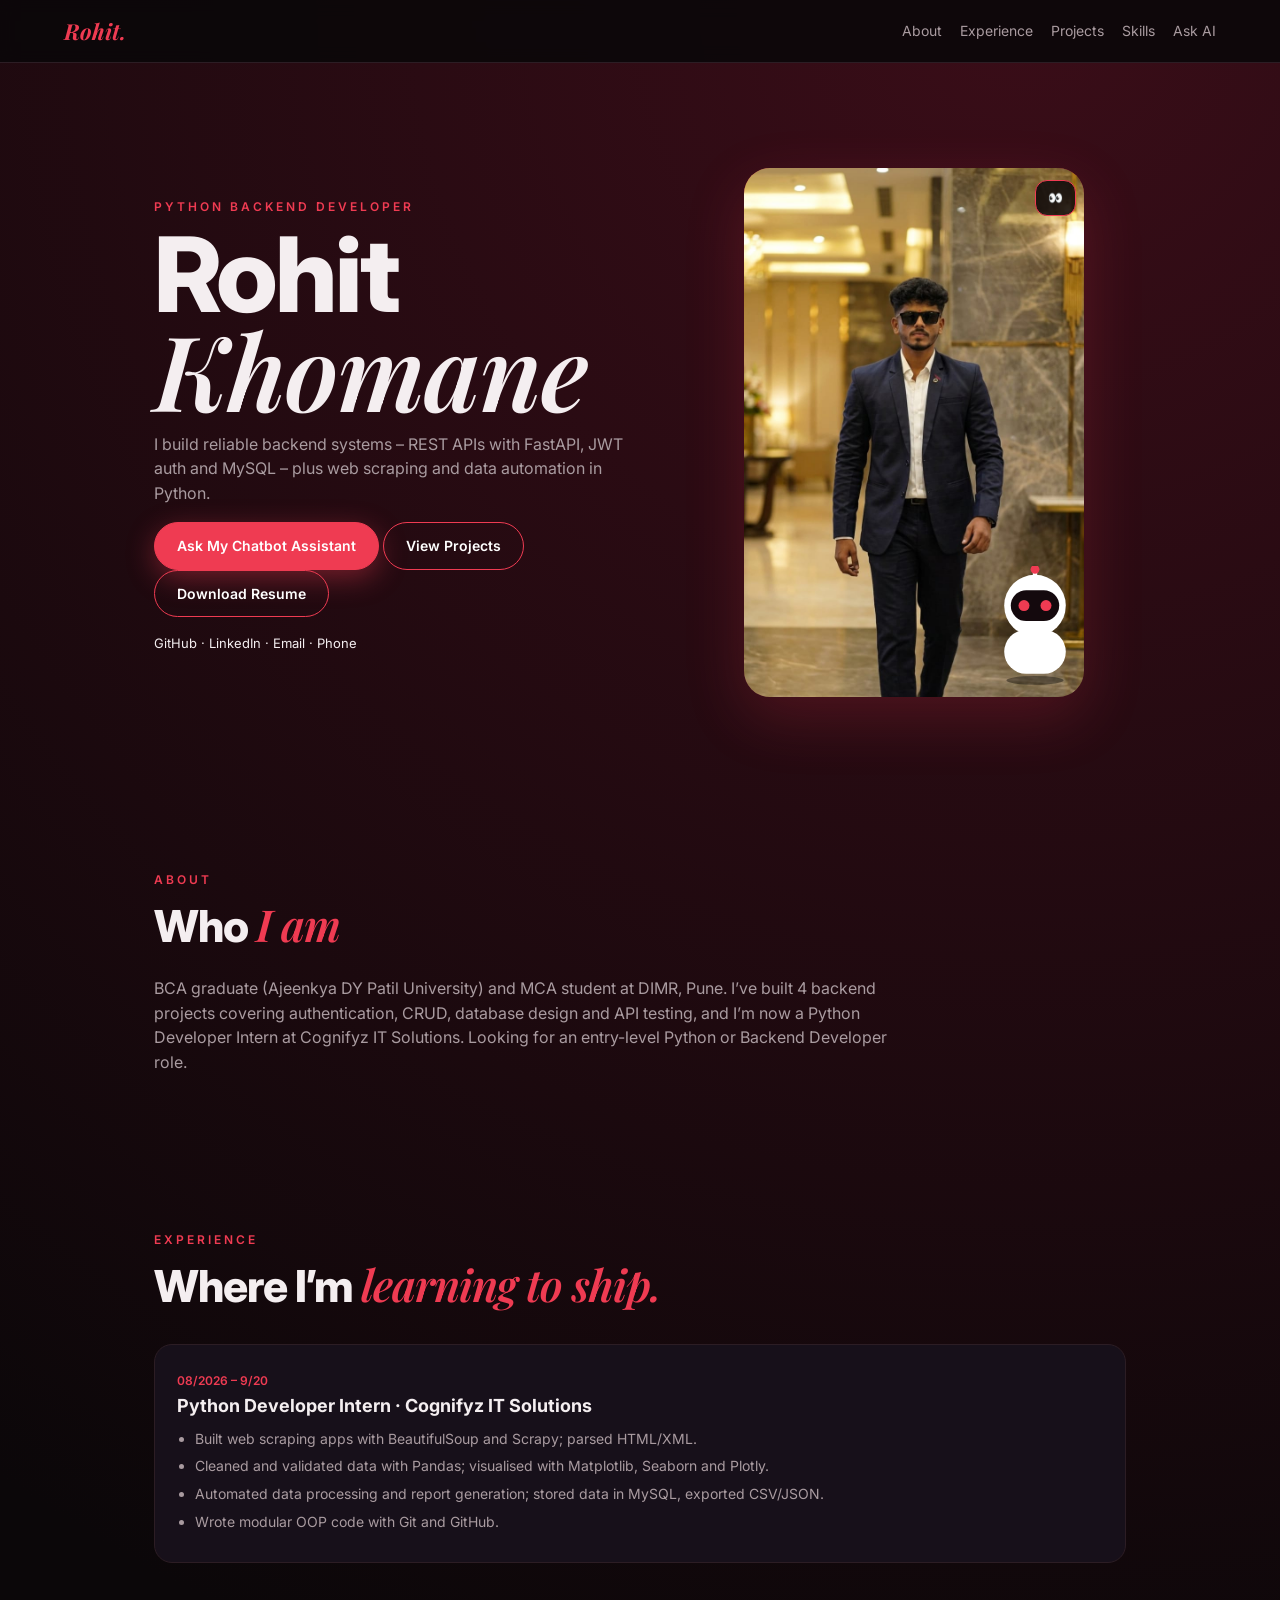
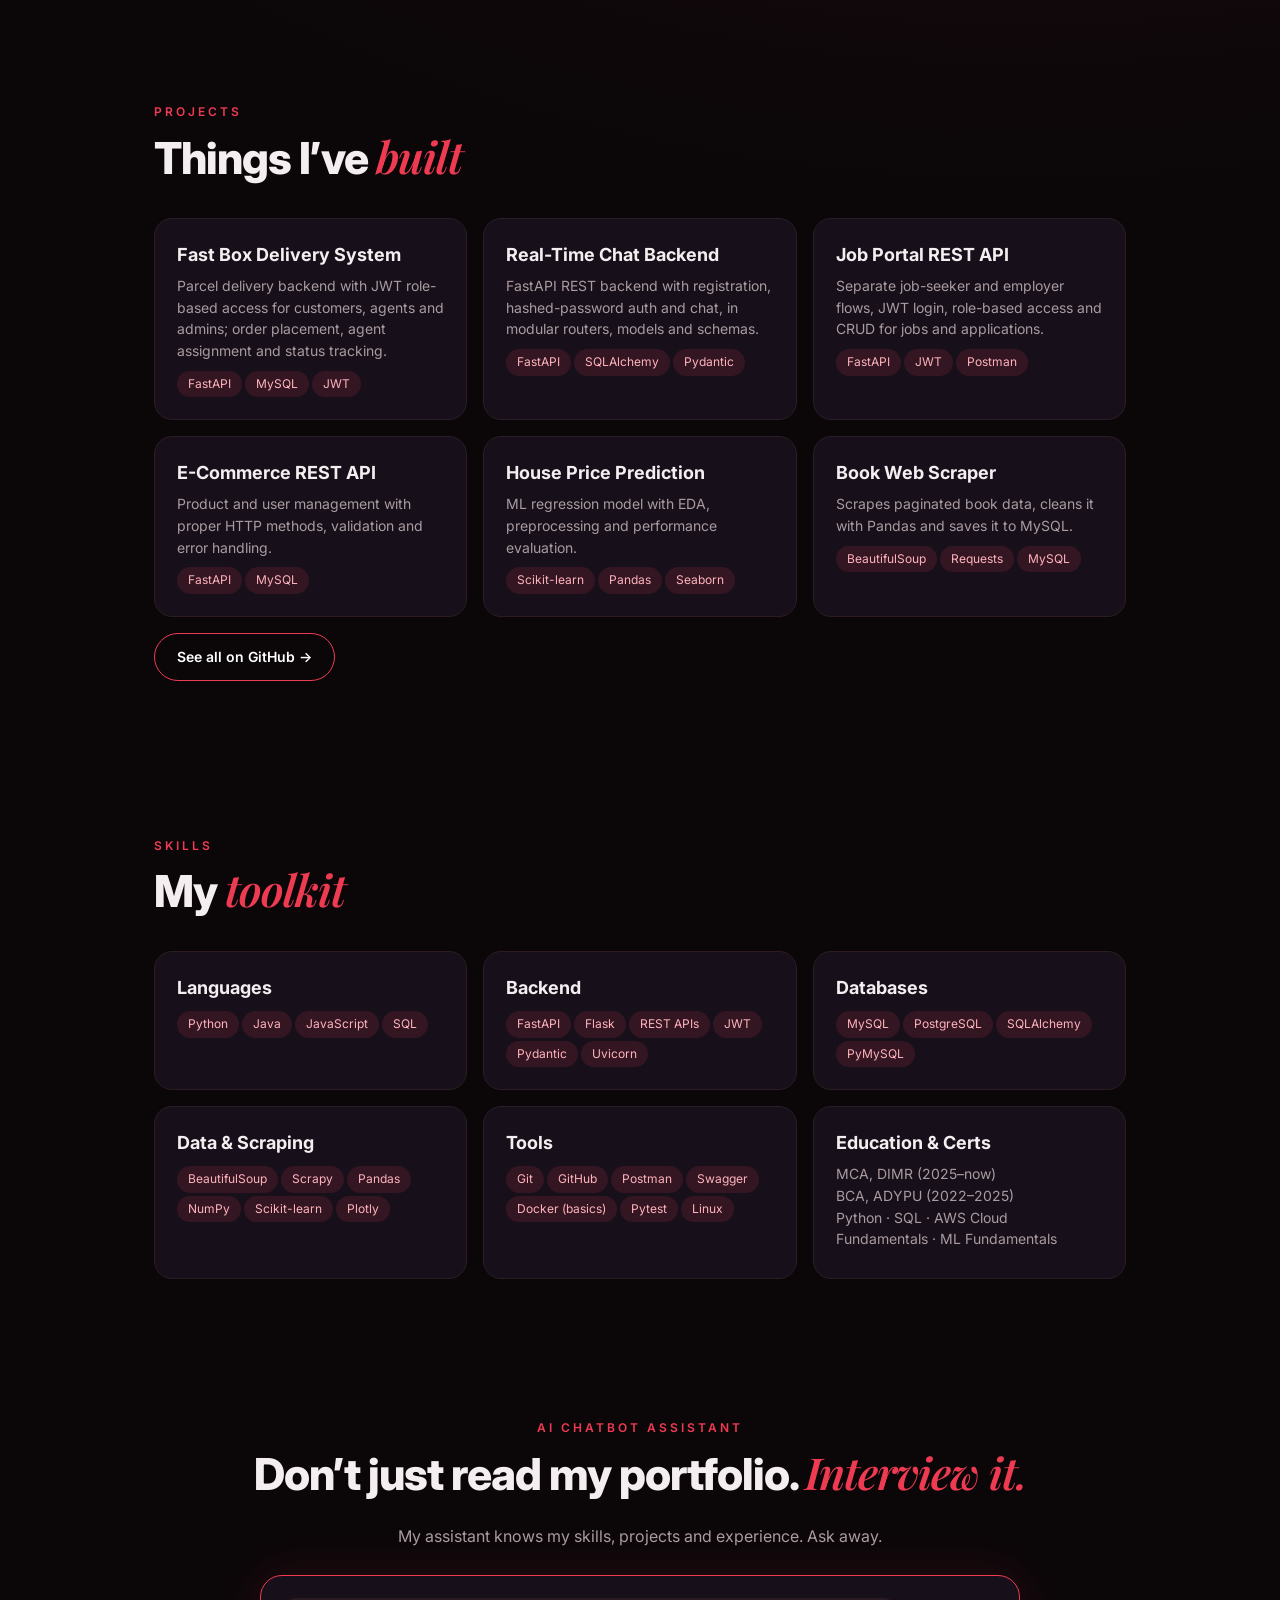
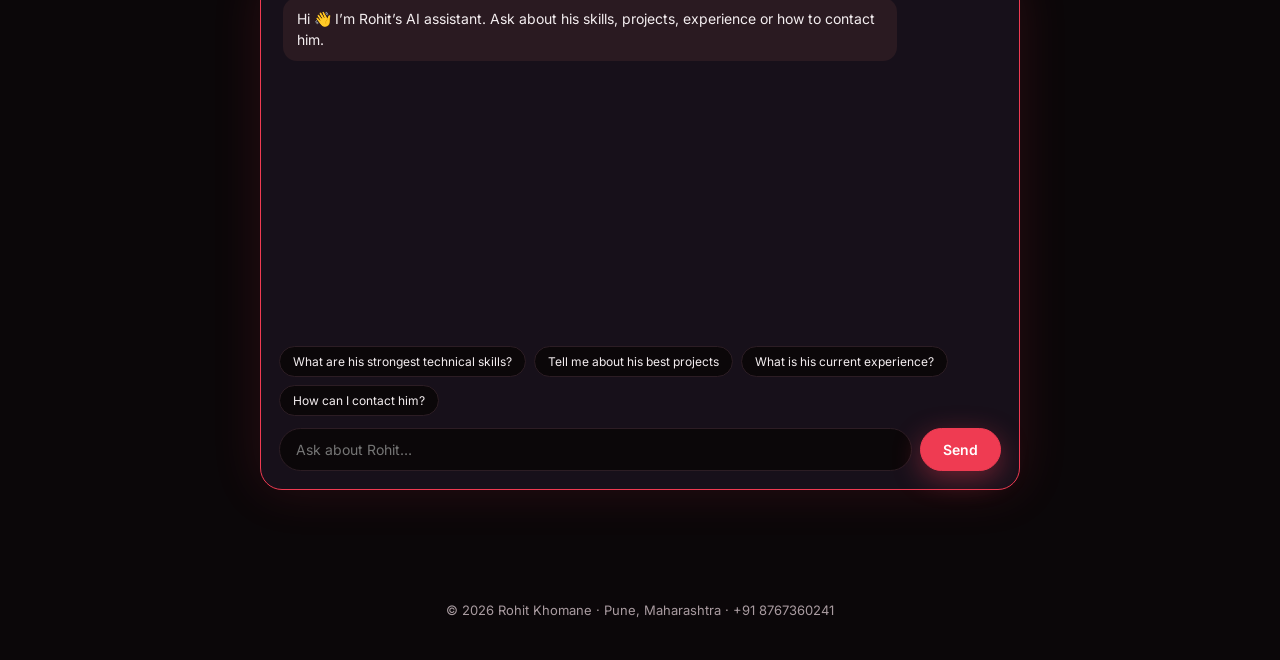
==== commit cf753d80: "Update portfolio project" ====
--- a/index.html
+++ b/index.html
@@ -1,792 +1,46 @@
-<!DOCTYPE html>
-<html lang="en">
-<head>
-    <meta charset="UTF-8">
-    <meta name="viewport" content="width=device-width, initial-scale=1.0">
+<!DOCTYPE html><html lang="en"><head><meta charset="utf-8"><title>Rohit Khomane – Python Backend Developer</title>
+<meta name="viewport" content="width=device-width, initial-scale=1, viewport-fit=cover">
+<link href="https://fonts.googleapis.com/css2?family=Inter:wght@400;600;800&family=Playfair+Display:ital,wght@1,600&display=swap" rel="stylesheet">
+<link rel="stylesheet" href="style.css"></head><body>
+<nav><b>Rohit.</b><div><a href="#about">About</a><a href="#exp">Experience</a><a href="#projects">Projects</a><a href="#skills">Skills</a><a href="#ask">Ask AI</a></div></nav>
+<section class="hero" id="top"><div>
+<div class="tag">Python Backend Developer</div>
+<h1>Rohit<i>Khomane</i></h1>
+<p style="color:var(--mu);max-width:470px">I build reliable backend systems – REST APIs with FastAPI, JWT auth and MySQL – plus web scraping and data automation in Python.</p>
+<p><a class="btn p" href="#ask">Ask My Chatbot Assistant</a> <a class="btn" href="#projects">View Projects</a> <a class="btn" href="Rohit_Python_developer.pdf" download>Download Resume</a></p>
+<p style="font-size:13px"><a href="https://github.com/rohit23322" target="_blank">GitHub</a> · <a href="https://linkedin.com/in/rohit-khomane-3036ba294" target="_blank">LinkedIn</a> · <a href="mailto:khomanerohit66@gmail.com">Email</a> · <a href="tel:8767360241">Phone</a></p></div>
+<div class="ph"><img alt="Rohit Khomane" src="rohit.jpeg">
+<div class="bub"> 👀</div>
+<svg class="bot" viewBox="0 0 100 110"><ellipse cx="50" cy="104" rx="26" ry="4" fill="#0006"/><rect x="22" y="58" width="56" height="40" rx="20" fill="#fff"/><circle cx="50" cy="36" r="28" fill="#fff"/><rect x="28" y="22" width="44" height="28" rx="14" fill="#14090d"/><circle cx="40" cy="36" r="5" fill="#ef3b52"/><circle cx="60" cy="36" r="5" fill="#ef3b52"/><rect x="48" y="2" width="4" height="9" fill="#fff"/><circle cx="50" cy="3" r="4" fill="#ef3b52"/></svg></div></section>
 
-    <title> Rohit Khomane | Python Developer</title>
+<section id="about"><div class="tag">About</div><h2>Who <i>I am</i></h2>
+<p style="color:var(--mu);max-width:760px">BCA graduate (Ajeenkya DY Patil University) and MCA student at DIMR, Pune. I’ve built 4 backend projects covering authentication, CRUD, database design and API testing, and I’m now a Python Developer Intern at Cognifyz IT Solutions. Looking for an entry-level Python or Backend Developer role.</p></section>
 
-    <!-- Font Awesome -->
-    <link
-        rel="stylesheet"
-        href="https://cdnjs.cloudflare.com/ajax/libs/font-awesome/6.5.2/css/all.min.css"
-    >
+<section id="exp"><div class="tag">Experience</div><h2>Where I’m <i>learning to ship.</i></h2>
+<div class="c" style="margin-top:24px"><span class="st">08/2026 – 9/20</span><h3>Python Developer Intern · Cognifyz IT Solutions</h3><ul>
+<li>Built web scraping apps with BeautifulSoup and Scrapy; parsed HTML/XML.</li><li>Cleaned and validated data with Pandas; visualised with Matplotlib, Seaborn and Plotly.</li><li>Automated data processing and report generation; stored data in MySQL, exported CSV/JSON.</li><li>Wrote modular OOP code with Git and GitHub.</li></ul></div></section>
 
-    <!-- CSS -->
-    <link rel="stylesheet" href="style.css">
-</head>
+<section id="projects"><div class="tag">Projects</div><h2>Things I’ve <i>built</i></h2><div class="grid">
+<div class="c"><h3>Fast Box Delivery System</h3><p>Parcel delivery backend with JWT role-based access for customers, agents and admins; order placement, agent assignment and status tracking.</p><div class="chips"><span>FastAPI</span><span>MySQL</span><span>JWT</span></div></div>
+<div class="c"><h3>Real-Time Chat Backend</h3><p>FastAPI REST backend with registration, hashed-password auth and chat, in modular routers, models and schemas.</p><div class="chips"><span>FastAPI</span><span>SQLAlchemy</span><span>Pydantic</span></div></div>
+<div class="c"><h3>Job Portal REST API</h3><p>Separate job-seeker and employer flows, JWT login, role-based access and CRUD for jobs and applications.</p><div class="chips"><span>FastAPI</span><span>JWT</span><span>Postman</span></div></div>
+<div class="c"><h3>E-Commerce REST API</h3><p>Product and user management with proper HTTP methods, validation and error handling.</p><div class="chips"><span>FastAPI</span><span>MySQL</span></div></div>
+<div class="c"><h3>House Price Prediction</h3><p>ML regression model with EDA, preprocessing and performance evaluation.</p><div class="chips"><span>Scikit-learn</span><span>Pandas</span><span>Seaborn</span></div></div>
+<div class="c"><h3>Book Web Scraper</h3><p>Scrapes paginated book data, cleans it with Pandas and saves it to MySQL.</p><div class="chips"><span>BeautifulSoup</span><span>Requests</span><span>MySQL</span></div></div></div>
+<p><a class="btn" href="https://github.com/rohit23322" target="_blank">See all on GitHub →</a></p></section>
 
-<body>
+<section id="skills"><div class="tag">Skills</div><h2>My <i>toolkit</i></h2><div class="grid">
+<div class="c"><h3>Languages</h3><div class="chips"><span>Python</span><span>Java</span><span>JavaScript</span><span>SQL</span></div></div>
+<div class="c"><h3>Backend</h3><div class="chips"><span>FastAPI</span><span>Flask</span><span>REST APIs</span><span>JWT</span><span>Pydantic</span><span>Uvicorn</span></div></div>
+<div class="c"><h3>Databases</h3><div class="chips"><span>MySQL</span><span>PostgreSQL</span><span>SQLAlchemy</span><span>PyMySQL</span></div></div>
+<div class="c"><h3>Data &amp; Scraping</h3><div class="chips"><span>BeautifulSoup</span><span>Scrapy</span><span>Pandas</span><span>NumPy</span><span>Scikit-learn</span><span>Plotly</span></div></div>
+<div class="c"><h3>Tools</h3><div class="chips"><span>Git</span><span>GitHub</span><span>Postman</span><span>Swagger</span><span>Docker (basics)</span><span>Pytest</span><span>Linux</span></div></div>
+<div class="c"><h3>Education &amp; Certs</h3><p>MCA, DIMR (2025–now)<br>BCA, ADYPU (2022–2025)<br>Python · SQL · AWS Cloud Fundamentals · ML Fundamentals</p></div></div></section>
 
-<!-- ================= NAVBAR ================= -->
-
-<header class="header">
-    <nav class="navbar">
-
-        <a href="#home" class="logo">
-            ROHIT KHOMANE<span>.</span>
-        </a>
-
-        <ul class="nav-links">
-            <li><a href="#home" class="active">Home</a></li>
-            <li><a href="#about">About</a></li>
-            <li><a href="#skills">Skills</a></li>
-            <li><a href="#projects">Projects</a></li>
-            <li><a href="#experience">Experience</a></li>
-            <li><a href="#contact">Contact</a></li>
-        </ul>
-
-    </nav>
-</header>
-
-
-<!-- ================= HOME ================= -->
-
-<section id="home" class="hero">
-
-    <div class="hero-content">
-
-        <p class="hello">HELLO, I'M</p>
-
-        <h1> ROHIT KHOMANE</h1>
-
-        <h2>🐍 Python Developer | ⚙️ Backend Developer | 🤖 AI/ML Engineer</h2>
-
-        <p class="hero-text">
-            Building scalable backend applications, REST APIs, and intelligent solutions using Python, FastAPI, MySQL, and Machine Learning.
-        </p>
-
-        <div class="hero-buttons">
-
-            <a href="Rohit khomane (4).pdf" class="btn resume-btn" download>
-                <i class="fa-solid fa-download"></i>
-                Download Resume
-            </a>
-
-            <a href="#contact" class="btn contact-btn"contact me>
-                <i class="fa-solid fa-envelope"></i>
-                Contact Me
-            </a>
-
-            <a href="#projects" class="btn project-btn">
-                <i class="fa-solid fa-code"></i>
-                View Projects
-            </a>
-
-        </div>
-
-        <div class="social-links">
-
-            <a
-                href="https://github.com/rohit23322"
-                target="_blank"
-            >
-                <i class="fa-brands fa-github"></i>
-            </a>
-
-            <a
-                href="https://www.linkedin.com/in/rohit-khomane-3036ba294?utm_source=share_via&utm_content=profile&utm_medium=member_android"
-                target="_blank"
-            >
-                <i class="fa-brands fa-linkedin"></i>
-            </a>
-
-            <a href="mailto:KHOMANEROHIT66@GMAIL.COM">
-                <i class="fa-solid fa-envelope"></i>
-            </a>
-
-        </div>
-
-    </div>
-
-
-    <div class="hero-image">
-
-        <div class="image-box">
-
-            <img
-                src="rohit (2).jpg"
-                
-            >
-
-        </div>
-
-    </div>
-
-</section>
-
-
-<!-- ================= ABOUT ================= -->
-
-<section id="about" class="section">
-
-    <div class="section-title">
-        <p>GET TO KNOW ME</p>
-        <h2>About Me</h2>
-    </div>
-
-    <div class="about-content">
-
-        <div class="about-text">
-
-            <h3>🐍 Python Developer | 🤖 AI/ML Engineer | ⚙️ Backend Developer</h3>
-
-            <p>
-                passionate Python Developer and AI/ML enthusiast with hands-on experience in backend development, REST APIs, databases, web scraping, and Machine Learning. Currently pursuing a Master of Computer Applications (MCA) and building practical, real-world applications using Python and modern technologies.
-            </p>
-
-            <p>
-                I have experience working with Python, REST APIs,
-                FastAPI, SQL, MySQL, HTML, CSS, Git and basic
-                Machine Learning concepts.
-            </p>
-
-            <p>
-                I enjoy solving programming problems and developing
-                real-world projects that improve my technical skills.
-            </p>
-
-        </div>
-
-
-        <div class="about-info">
-
-            <div class="info-box">
-                <i class="fa-solid fa-user"></i>
-                <div>
-                    <h4>Name</h4>
-                    <p>Rohit Khomane</p>
-                </div>
-            </div>
-
-            <div class="info-box">
-                <i class="fa-solid fa-graduation-cap"></i>
-                <div>
-                    <h4>Education</h4>
-                    <p>Master of Computer Applications (MCA)
-                        📅 September 2025 – Present
-                    </p>
-                </div>
-            </div>
-
-            <div class="info-box">
-                <i class="fa-solid fa-code"></i>
-                <div>
-                    <h4>Role</h4>
-                    <p>AI Engineer | Python Developer | Machine Learning Enthusiast</p>
-                </div>
-            </div>
-
-            <div class="info-box">
-                <i class="fa-solid fa-location-dot"></i>
-                <div>
-                    <h4>Location</h4>
-                    <p>India</p>
-                </div>
-            </div>
-
-        </div>
-
-    </div>
-
-</section>
-
-
-<!-- ================= SKILLS ================= -->
-
-<section id="skills" class="section skills-section">
-
-    <div class="section-title">
-        <p>WHAT I KNOW</p>
-        <h2>My Skills</h2>
-    </div>
-
-    <div class="skills-container">
-
-        <div class="skill-card">
-            <div class="skill-icon">
-                <i class="fa-brands fa-python"></i>
-            </div>
-            <h3>Python</h3>
-            <p>
-                Python programming, OOP concepts,
-                functions and data structures.
-            </p>
-        </div>
-
-
-        <div class="skill-card">
-            <div class="skill-icon">
-                <i class="fa-solid fa-server"></i>
-            </div>
-            <h3>REST API</h3>
-            <p>
-                RESTful API development using
-                Python and FastAPI.
-            </p>
-        </div>
-
-
-        <div class="skill-card">
-            <div class="skill-icon">
-                <i class="fa-solid fa-database"></i>
-            </div>
-            <h3>SQL / MySQL</h3>
-            <p>
-                Database design, SQL queries,
-                CRUD operations and MySQL.
-            </p>
-        </div>
-
-
-        <div class="skill-card">
-            <div class="skill-icon">
-                <i class="fa-brands fa-html5"></i>
-            </div>
-            <h3>HTML & CSS</h3>
-            <p>
-                Responsive website development
-                using HTML and CSS.
-            </p>
-        </div>
-
-
-        <div class="skill-card">
-            <div class="skill-icon">
-                <i class="fa-solid fa-brain"></i>
-            </div>
-            <h3>Machine Learning</h3>
-            <p>
-                Data preprocessing, analysis and
-                basic machine learning models.
-            </p>
-        </div>
-
-
-        <div class="skill-card">
-            <div class="skill-icon">
-                <i class="fa-brands fa-github"></i>
-            </div>
-            <h3>Git & GitHub</h3>
-            <p>
-                Version control, repositories,
-                commits and project management.
-            </p>
-        </div>
-
-    </div>
-
-</section>
-
-
-<!-- ================= PROJECTS ================= -->
-
-<section id="projects" class="section projects-section">
-
-    <div class="section-title">
-        <p>MY WORK</p>
-        <h2>Projects</h2>
-    </div>
-
-
-    <div class="projects-container">
-
-        <!-- Project 1 -->
-
-        <div class="project-card">
-
-            <div class="project-icon">
-                <i class="fa-solid fa-cart-shopping"></i>
-            </div>
-
-            <h3>E-Commerce REST API</h3>
-
-            <p>
-                Developed a RESTful E-Commerce API using Python
-                with product and user CRUD operations.
-                Implemented database integration and tested
-                API endpoints.
-            </p>
-
-            <div class="project-tech">
-                <span>Python</span>
-                <span>REST API</span>
-                <span>MySQL</span>
-            </div>
-
-            <a
-                href="https://github.com/YOUR-USERNAME/ecommerce-api"
-                target="_blank"
-                class="view-project"
-            >
-                <i class="fa-brands fa-github"></i>
-                View Project
-            </a>
-
-        </div>
-
-
-        <!-- Project 2 -->
-
-        <div class="project-card">
-
-            <div class="project-icon">
-                <i class="fa-solid fa-hospital"></i>
-            </div>
-
-            <h3>Job Portal REST API</h3>
-
-            <p>
-                Developed a Job Portal REST API using Python and FastAPI with features for usere 
-                registration, authentication,job posting, job searching, and application management,
-                intregration MYSQL for database management and tested API endpoint using  Swagger /postman.  
-            </p>
-
-            <div class="project-tech">
-                <span>Python</span>
-                <span>SQL</span>
-                <span>MySQL</span>
-            </div>
-
-            <a
-                href="https://github.com/rohit23322/job-portal-api"
-                target="_blank"
-                class="view-project"
-            >
-                <i class="fa-brands fa-github"></i>
-                View Project
-            </a>
-
-        </div>
-
-
-        <!-- Project 3 -->
-
-        <div class="project-card">
-
-            <div class="project-icon">
-                <i class="fa-solid fa-house"></i>
-            </div>
-
-            <h3>House Price Prediction</h3>
-
-            <p>
-                Developed a machine learning model to predict
-                house prices using data preprocessing,
-                exploratory data analysis and machine learning
-                algorithms.
-            </p>
-
-            <div class="project-tech">
-                <span>Python</span>
-                <span>Pandas</span>
-                <span>Scikit-learn</span>
-            </div>
-
-            <a
-                href="https://github.com/rohit23322/house-price-prediction.git"
-                target="_blank"
-                class="view-project"
-            >
-                <i class="fa-brands fa-github"></i>
-                View Project
-            </a>
-
-        </div>
-
-
-        <!-- Project 4 -->
-
-        <div class="project-card">
-
-            <div class="project-icon">
-                <i class="fa-solid fa-spider"></i>
-            </div>
-
-            <h3>Web Scraping Project</h3>
-
-            <p>
-                Developed a web scraper to extract specific data
-                from websites using Python libraries such as
-                BeautifulSoup.
-            </p>
-
-            <div class="project-tech">
-                <span>Python</span>
-                <span>BeautifulSoup</span>
-                <span>CSV</span>
-            </div>
-
-            <a
-                href="https://rohit23322.github.io/web-scraping/dashboard/?utm_source=.com"
-                target="_blank"
-                class="view-project"
-            >
-                <i class="fa-brands fa-github"></i>
-                View Project
-            </a>
-
-        </div>
-
-
-        <!-- Project 5 -->
-
-        <div class="project-card">
-
-            <div class="project-icon">
-                <i class="fa-solid fa-comments"></i>
-            </div>
-
-            <h3>Chat Application Backend</h3>
-
-            <p>
-                Developed a backend for a chat application using
-                FastAPI, Python, SQLAlchemy and MySQL with user
-                registration and authentication.
-            </p>
-
-            <div class="project-tech">s
-                <span>Python</span>
-                <span>FastAPI</span>
-                <span>MySQL</span>
-            </div>
-
-            <a
-                href="https://real-time-chat-application-7-3ord.onrender.com/"
-                target="_blank"
-                class="view-project"
-            >
-                <i class="fa-brands fa-github"></i>
-                View Project
-            </a>
-
-        </div>
-
-    </div>
-
-</section>
-
-
-<!-- ================= EXPERIENCE ================= -->
-
-<section id="experience" class="section">
-
-    <div class="section-title">
-        <p>MY JOURNEY</p>
-        <h2>Experience</h2>
-    </div>
-
-
-    <div class="experience-card">
-
-        <div class="experience-icon">
-            <i class="fa-solid fa-briefcase"></i>
-        </div>
-
-        <div class="experience-content">
-
-            <h3>Python Developer Intern</h3>
-
-            <h4>Cognifyz IT Solutions</h4>
-
-            <span class="experience-date">
-                August 2026 – Present
-            </span>
-
-            <p>
-                Worked on Python development projects and gained
-                practical experience in programming, web scraping,
-                backend development and API development.
-            </p>
-
-        </div>
-
-    </div>
-
-</section>
-
-
-<!-- ================= CONTACT ================= -->
-
-<section id="contact" class="section contact-section">
-
-    <div class="section-title">
-        <p>GET IN TOUCH</p>
-        <h2>Contact Me</h2>
-    </div>
-
-
-    <div class="contact-container">
-
-
-        <!-- LEFT -->
-
-        <div class="contact-info">
-
-            <div class="contact-intro">
-
-                <span class="contact-small-title">
-                    LET'S TALK
-                </span>
-
-                <h3>
-                    Have a project or
-                    <span>opportunity?</span>
-                </h3>
-
-                <p>
-                    I'm always interested in discussing new projects,
-                    job opportunities and collaborations. Send me a
-                    message and I'll get back to you as soon as possible.
-                </p>
-
-            </div>
-
-
-            <div class="contact-item">
-
-                <div class="contact-icon">
-                    <i class="fa-solid fa-envelope"></i>
-                </div>
-
-                <div>
-                    <h4>Email</h4>
-                    <p>KHOMANEROHIT66@gmail.com</p>
-                </div>
-
-            </div>
-
-
-            <div class="contact-item">
-
-                <div class="contact-icon">
-                    <i class="fa-solid fa-phone"></i>
-                </div>
-
-                <div>
-                    <h4>Phone</h4>
-                    <p>+91 8767360241<p>
-                </div>
-
-            </div>
-
-
-            <div class="contact-item">
-
-                <div class="contact-icon">
-                    <i class="fa-solid fa-location-dot"></i>
-                </div>
-
-                <div>
-                    <h4>Location</h4>
-                    <p>Pune,India</p>
-                </div>
-
-            </div>
-
-
-            <div class="contact-social">
-
-                <a
-                    href="https://github.com/rohit23322"
-                    target="_blank"
-                >
-                    <i class="fa-brands fa-github"></i>
-                </a>
-
-                <a
-                    href="https://www.linkedin.com/in/rohit-khomane-3036ba294?utm_source=share_via&utm_content=profile&utm_medium=member_android"
-                    target="_blank"
-                >
-                    <i class="fa-brands fa-linkedin"></i>
-                </a>
-
-                <a href="mailto:KHOMANEROHIT@gmail.com">
-                    <i class="fa-solid fa-envelope"></i>
-                </a>
-
-            </div>
-
-        </div>
-
-
-        <!-- RIGHT FORM BOX -->
-
-        <div class="contact-form-box">
-
-            <div class="form-header">
-
-                <div class="form-header-icon">
-                    <i class="fa-solid fa-paper-plane"></i>
-                </div>
-
-                <div>
-                    <h3>Send Me a Message</h3>
-                    <p>I'll get back to you shortly.</p>
-                </div>
-
-            </div>
-
-
-            <form
-                id="contact-form"
-                enctype="multipart/form-data"
-            >
-
-                <div class="form-row">
-
-                    <div class="form-group">
-
-                        <label for="name">
-                            <i class="fa-solid fa-user"></i>
-                            Your Name
-                        </label>
-
-                        <input
-                            type="text"
-                            id="name"
-                            name="fi-sender-fullName"
-                            placeholder="Enter your name"
-                            required
-                        >
-
-                    </div>
-
-
-                    <div class="form-group">
-
-                        <label for="email">
-                            <i class="fa-solid fa-envelope"></i>
-                            Your Email
-                        </label>
-
-                        <input
-                            type="email"
-                            id="email"
-                            name="fi-sender-email"
-                            placeholder="Enter your email"
-                            required
-                        >
-
-                    </div>
-
-                </div>
-
-
-                <div class="form-group">
-
-                    <label for="subject">
-                        <i class="fa-solid fa-tag"></i>
-                        Subject
-                    </label>
-
-                    <input
-                        type="text"
-                        id="subject"
-                        name="fi-text-subject"
-                        placeholder="What is this about?"
-                        required
-                    >
-
-                </div>
-
-
-                <div class="form-group">
-
-                    <label for="message">
-                        <i class="fa-solid fa-message"></i>
-                        Your Message
-                    </label>
-
-                    <textarea
-                        id="message"
-                        name="fi-text-message"
-                        rows="6"
-                        placeholder="Write your message here..."
-                        required
-                    ></textarea>
-
-                </div>
-
-
-                <button
-                    type="submit"
-                    class="send-btn"
-                >
-
-                    <span>
-                        <i class="fa-solid fa-paper-plane"></i>
-                        Send Message
-                    </span>
-
-                    <i class="fa-solid fa-arrow-right send-arrow"></i>
-
-                </button>
-
-
-                <p
-                    id="form-status"
-                    class="form-status"
-                ></p>
-
-            </form>
-
-        </div>
-
-    </div>
-
-</section>
-
-
-<!-- ================= FOOTER ================= -->
-
-<footer class="footer">
-
-    <div class="footer-content">
-
-        <h3>Rohit Khomane<span></span></h3>
-
-        <p>
-            Python Developer | Backend Developer
-        </p>
-
-        <div class="footer-social">
-
-            <a
-                href="https://github.com/rohit23322"
-                target="_blank"
-            >
-                <i class="fa-brands fa-github"></i>
-            </a>
-
-            <a
-                href="https://www.linkedin.com/in/rohit-khomane-3036ba294?utm_source=share_via&utm_content=profile&utm_medium=member_android"
-                target="_blank"
-            >
-                <i class="fa-brands fa-linkedin"></i>
-            </a>
-
-            <a href="mailto:KHOMANEROHIT@GMAIL.COM">
-                <i class="fa-solid fa-envelope"></i>
-            </a>
-
-        </div>
-
-        <p class="copyright">
-            © 2026 Rohit Khomane. All Rights Reserved.
-        </p>
-
-    </div>
-
-</footer>
-
-
-<!-- ================= FORMINIT ================= -->
-
-<script src="https://forminit.com/sdk/v1/forminit.js"></script>
-
-<!-- Your JavaScript -->
-<script src="script.js"></script>
-
-</body>
-</html>+<section id="ask"><div style="text-align:center"><div class="tag">AI Chatbot Assistant</div><h2>Don’t just read my portfolio. <i>Interview it.</i></h2>
+<p style="color:var(--mu)">My assistant knows my skills, projects and experience. Ask away.</p></div>
+<div class="chat"><div id="log"><div class="m b">Hi 👋 I’m Rohit’s AI assistant. Ask about his skills, projects, experience or how to contact him.</div></div>
+<div class="q"><button>What are his strongest technical skills?</button><button>Tell me about his best projects</button><button>What is his current experience?</button><button>How can I contact him?</button></div>
+<div class="in"><input id="inp" placeholder="Ask about Rohit…"><button class="btn p" id="send">Send</button></div></div></section>
+<footer>© 2026 Rohit Khomane · Pune, Maharashtra · +91 8767360241</footer>
+<script src="script.js"></script></body></html>
--- a/style.css
+++ b/style.css
@@ -1,1998 +1,45 @@
-/* =========================================================
-   ROHIT KHOMANE - PROFESSIONAL PORTFOLIO
-   Complete Responsive CSS
-   ========================================================= */
-
-@import url('https://fonts.googleapis.com/css2?family=Poppins:wght@300;400;500;600;700;800&display=swap');
-
-/* =========================================================
-   ROOT COLORS
-   ========================================================= */
-
-:root {
-    --primary: #6c3cff;
-    --primary-dark: #5425d6;
-    --secondary: #00bfff;
-    --pink: #ff3cac;
-    --orange: #ff7a18;
-    --green: #00b894;
-    --yellow: #f9ca24;
-
-    --dark: #111827;
-    --dark-2: #1f2937;
-    --gray: #6b7280;
-    --light-gray: #9ca3af;
-
-    --white: #ffffff;
-    --bg: #f7f9fc;
-    --border: #e5e7eb;
-
-    --shadow: 0 10px 30px rgba(17, 24, 39, 0.08);
-    --shadow-hover: 0 20px 45px rgba(17, 24, 39, 0.15);
-}
-
-/* =========================================================
-   RESET
-   ========================================================= */
-
-* {
-    margin: 0;
-    padding: 0;
-    box-sizing: border-box;
-}
-
-html {
-    scroll-behavior: smooth;
-    scroll-padding-top: 80px;
-}
-
-body {
-    font-family: 'Poppins', sans-serif;
-    background: var(--bg);
-    color: var(--dark);
-    line-height: 1.7;
-    overflow-x: hidden;
-}
-
-a {
-    text-decoration: none;
-    color: inherit;
-}
-
-img {
-    max-width: 100%;
-    display: block;
-}
-
-button,
-input,
-textarea {
-    font-family: inherit;
-}
-
-ul {
-    list-style: none;
-}
-
-/* =========================================================
-   GENERAL
-   ========================================================= */
-
-.section {
-    padding: 120px 7%;
-    position: relative;
-}
-
-.section-title {
-    text-align: center;
-    margin-bottom: 70px;
-}
-
-.section-title p {
-    color: var(--primary);
-    font-size: 13px;
-    font-weight: 700;
-    letter-spacing: 3px;
-    text-transform: uppercase;
-    margin-bottom: 8px;
-}
-
-.section-title h2 {
-    font-size: 40px;
-    font-weight: 800;
-    color: var(--dark);
-    position: relative;
-    display: inline-block;
-}
-
-.section-title h2::after {
-    content: "";
-    width: 65px;
-    height: 4px;
-    position: absolute;
-    bottom: -12px;
-    left: 50%;
-    transform: translateX(-50%);
-    border-radius: 20px;
-    background: linear-gradient(
-        90deg,
-        var(--secondary),
-        var(--primary),
-        var(--pink)
-    );
-}
-
-/* =========================================================
-   NAVBAR
-   ========================================================= */
-
-.header {
-    position: relative;
-    z-index: 1000;
-}
-
-.navbar {
-    position: fixed;
-    top: 0;
-    left: 0;
-    width: 100%;
-    height: 75px;
-
-    display: flex;
-    align-items: center;
-    justify-content: space-between;
-
-    padding: 0 7%;
-
-    background: rgba(255, 255, 255, 0.94);
-    backdrop-filter: blur(15px);
-
-    border-bottom: 1px solid rgba(229, 231, 235, 0.8);
-
-    box-shadow: 0 5px 25px rgba(0, 0, 0, 0.06);
-
-    z-index: 9999;
-}
-
-.logo {
-    font-size: 23px;
-    font-weight: 800;
-
-    background: linear-gradient(
-        90deg,
-        #2563eb,
-        #6c3cff,
-        #ff3cac
-    );
-
-    -webkit-background-clip: text;
-    -webkit-text-fill-color: transparent;
-
-    letter-spacing: 0.5px;
-}
-
-.logo span {
-    -webkit-text-fill-color: var(--pink);
-}
-
-.nav-links {
-    display: flex;
-    align-items: center;
-    gap: 30px;
-}
-
-.nav-links li a {
-    position: relative;
-
-    color: var(--dark-2);
-
-    font-size: 14px;
-    font-weight: 600;
-
-    transition: 0.3s ease;
-}
-
-.nav-links li a:hover,
-.nav-links li a.active {
-    color: var(--primary);
-}
-
-.nav-links li a::after {
-    content: "";
-
-    position: absolute;
-
-    left: 0;
-    bottom: -8px;
-
-    width: 0;
-    height: 3px;
-
-    border-radius: 20px;
-
-    background: linear-gradient(
-        90deg,
-        var(--secondary),
-        var(--primary),
-        var(--pink)
-    );
-
-    transition: 0.3s ease;
-}
-
-.nav-links li a:hover::after,
-.nav-links li a.active::after {
-    width: 100%;
-}
-
-/* =========================================================
-   HERO
-   ========================================================= */
-
-.hero {
-    min-height: 100vh;
-
-    display: flex;
-    align-items: center;
-    justify-content: space-between;
-
-    gap: 70px;
-
-    padding: 150px 7% 120px;
-
-    background:
-        radial-gradient(
-            circle at 85% 20%,
-            rgba(108, 60, 255, 0.14),
-            transparent 28%
-        ),
-        radial-gradient(
-            circle at 10% 80%,
-            rgba(0, 191, 255, 0.12),
-            transparent 28%
-        ),
-        linear-gradient(
-            135deg,
-            #ffffff,
-            #f7f9ff,
-            #fff8fd
-        );
-}
-
-.hero-content {
-    flex: 1;
-    max-width: 680px;
-}
-
-.hello {
-    display: inline-block;
-
-    padding: 8px 18px;
-    margin-bottom: 20px;
-
-    border-radius: 50px;
-
-    color: var(--primary);
-
-    font-size: 13px;
-    font-weight: 700;
-    letter-spacing: 2px;
-
-    background: rgba(108, 60, 255, 0.08);
-
-    border: 1px solid rgba(108, 60, 255, 0.18);
-}
-
-.hero-content h1 {
-    font-size: clamp(45px, 6vw, 68px);
-    line-height: 1.15;
-
-    margin-bottom: 15px;
-
-    font-weight: 800;
-
-    background: linear-gradient(
-        90deg,
-        #111827,
-        #6c3cff,
-        #ff3cac
-    );
-
-    -webkit-background-clip: text;
-    -webkit-text-fill-color: transparent;
-}
-
-.hero-content h2 {
-    font-size: 27px;
-    margin-bottom: 20px;
-
-    background: linear-gradient(
-        90deg,
-        #2563eb,
-        #00a8ff
-    );
-
-    -webkit-background-clip: text;
-    -webkit-text-fill-color: transparent;
-}
-
-.hero-text {
-    color: var(--gray);
-
-    font-size: 15px;
-
-    max-width: 620px;
-
-    margin-bottom: 35px;
-}
-
-/* =========================================================
-   HERO BUTTONS
-   ========================================================= */
-
-.hero-buttons {
-    display: flex;
-    align-items: center;
-    flex-wrap: wrap;
-
-    gap: 15px;
-
-    margin-bottom: 30px;
-}
-
-.btn {
-    min-width: 160px;
-
-    display: inline-flex;
-    align-items: center;
-    justify-content: center;
-
-    gap: 9px;
-
-    padding: 14px 22px;
-
-    border-radius: 12px;
-
-    color: white !important;
-
-    font-size: 14px;
-    font-weight: 700;
-
-    border: none;
-
-    cursor: pointer;
-
-    transition: all 0.35s ease;
-
-    box-shadow: 0 8px 20px rgba(0, 0, 0, 0.13);
-}
-
-/* DOWNLOAD RESUME */
-
-.resume-btn {
-    background: linear-gradient(
-        135deg,
-        #6c3cff,
-        #9b51e0
-    ) !important;
-}
-
-.resume-btn:hover {
-    transform: translateY(-5px);
-
-    background: linear-gradient(
-        135deg,
-        #5425d6,
-        #7c3aed
-    ) !important;
-
-    box-shadow:
-        0 15px 30px rgba(108, 60, 255, 0.35);
-}
-
-/* CONTACT ME */
-
-.contact-btn {
-    background: linear-gradient(
-        135deg,
-        #00a8ff,
-        #00c6ff
-    ) !important;
-
-    color: white !important;
-}
-
-.contact-btn:hover {
-    transform: translateY(-5px);
-
-    background: linear-gradient(
-        135deg,
-        #0077cc,
-        #009eea
-    ) !important;
-
-    box-shadow:
-        0 15px 30px rgba(0, 168, 255, 0.35);
-}
-
-/* VIEW PROJECTS */
-
-.project-btn {
-    background: linear-gradient(
-        135deg,
-        #ff3cac,
-        #ff6b81
-    ) !important;
-
-    color: white !important;
-}
-
-.project-btn:hover {
-    transform: translateY(-5px);
-
-    background: linear-gradient(
-        135deg,
-        #e91e83,
-        #f43f5e
-    ) !important;
-
-    box-shadow:
-        0 15px 30px rgba(255, 60, 172, 0.35);
-}
-
-/* =========================================================
-   HERO SOCIAL
-   ========================================================= */
-
-.social-links {
-    display: flex;
-    align-items: center;
-    gap: 13px;
-}
-
-.social-links a {
-    width: 45px;
-    height: 45px;
-
-    display: flex;
-    align-items: center;
-    justify-content: center;
-
-    border-radius: 50%;
-
-    color: white;
-
-    font-size: 17px;
-
-    transition: 0.3s ease;
-}
-
-.social-links a:nth-child(1) {
-    background: linear-gradient(
-        135deg,
-        #111827,
-        #374151
-    );
-}
-
-.social-links a:nth-child(2) {
-    background: linear-gradient(
-        135deg,
-        #0077b5,
-        #00a0dc
-    );
-}
-
-.social-links a:nth-child(3) {
-    background: linear-gradient(
-        135deg,
-        #ff416c,
-        #ff4b2b
-    );
-}
-
-.social-links a:hover {
-    transform: translateY(-6px) scale(1.08);
-
-    box-shadow:
-        0 10px 25px rgba(0, 0, 0, 0.18);
-}
-
-/* =========================================================
-   PROFILE IMAGE
-   ========================================================= */
-
-.hero-image {
-    flex: 0 0 330px;
-
-    display: flex;
-    justify-content: center;
-    align-items: center;
-}
-
-.image-box {
-    width: 255px;
-    height: 310px;
-
-    padding: 7px;
-
-    border-radius: 28px;
-
-    background:
-        linear-gradient(#ffffff, #ffffff) padding-box,
-        linear-gradient(
-            135deg,
-            #00bfff,
-            #6c3cff,
-            #ff3cac
-        ) border-box;
-
-    border: 5px solid transparent;
-
-    box-shadow:
-        0 25px 55px rgba(108, 60, 255, 0.22);
-
-    overflow: hidden;
-
-    transition: 0.4s ease;
-}
-
-.image-box:hover {
-    transform: translateY(-10px) rotate(1deg);
-
-    box-shadow:
-        0 30px 65px rgba(255, 60, 172, 0.25);
-}
-
-.image-box img {
-    width: 100%;
-    height: 100%;
-
-    object-fit: cover;
-
-    border-radius: 20px;
-}
-
-/* =========================================================
-   ABOUT
-   ========================================================= */
-
-#about {
-    background: #ffffff;
-
-    margin-top: 25px;
-
-    border-radius: 30px 30px 0 0;
-}
-
-.about-content {
-    max-width: 1100px;
-
-    margin: auto;
-
-    display: grid;
-
-    grid-template-columns: 1.2fr 0.8fr;
-
-    gap: 60px;
-
-    align-items: center;
-}
-
-.about-text {
-    padding: 35px;
-
-    background: linear-gradient(
-        135deg,
-        #ffffff,
-        #f8f7ff
-    );
-
-    border-radius: 20px;
-
-    border-left: 5px solid var(--primary);
-
-    box-shadow: var(--shadow);
-}
-
-.about-text h3 {
-    font-size: 26px;
-
-    margin-bottom: 18px;
-
-    background: linear-gradient(
-        90deg,
-        #6c3cff,
-        #ff3cac
-    );
-
-    -webkit-background-clip: text;
-    -webkit-text-fill-color: transparent;
-}
-
-.about-text p {
-    color: var(--gray);
-
-    font-size: 14px;
-
-    margin-bottom: 17px;
-}
-
-.about-info {
-    display: grid;
-
-    grid-template-columns: 1fr;
-
-    gap: 15px;
-}
-
-.info-box {
-    display: flex;
-    align-items: center;
-
-    gap: 15px;
-
-    padding: 18px;
-
-    background: white;
-
-    border: 1px solid var(--border);
-
-    border-radius: 14px;
-
-    box-shadow: 0 6px 20px rgba(0, 0, 0, 0.05);
-
-    transition: 0.3s ease;
-}
-
-.info-box:hover {
-    transform: translateX(7px);
-
-    border-color: var(--primary);
-
-    box-shadow:
-        0 12px 25px rgba(108, 60, 255, 0.12);
-}
-
-.info-box > i {
-    width: 45px;
-    height: 45px;
-
-    display: flex;
-    align-items: center;
-    justify-content: center;
-
-    border-radius: 12px;
-
-    color: white;
-
-    background: linear-gradient(
-        135deg,
-        #6c3cff,
-        #ff3cac
-    );
-}
-
-.info-box h4 {
-    font-size: 13px;
-
-    color: var(--gray);
-
-    margin-bottom: 2px;
-}
-
-.info-box p {
-    font-size: 14px;
-
-    font-weight: 600;
-
-    color: var(--dark);
-}
-
-/* =========================================================
-   SKILLS
-   ========================================================= */
-
-.skills-section {
-    background:
-        linear-gradient(
-            135deg,
-            #f7f9ff,
-            #ffffff
-        );
-}
-
-.skills-container {
-    max-width: 1150px;
-
-    margin: auto;
-
-    display: grid;
-
-    grid-template-columns:
-        repeat(3, 1fr);
-
-    gap: 25px;
-}
-
-.skill-card {
-    position: relative;
-
-    padding: 32px 25px;
-
-    text-align: center;
-
-    background: white;
-
-    border-radius: 20px;
-
-    border: 1px solid var(--border);
-
-    overflow: hidden;
-
-    transition: 0.35s ease;
-
-    box-shadow:
-        0 7px 25px rgba(0, 0, 0, 0.05);
-}
-
-.skill-card::before {
-    content: "";
-
-    position: absolute;
-
-    top: 0;
-    left: 0;
-
-    width: 100%;
-    height: 4px;
-
-    background: linear-gradient(
-        90deg,
-        #00bfff,
-        #6c3cff,
-        #ff3cac
-    );
-}
-
-.skill-card:hover {
-    transform: translateY(-10px);
-
-    box-shadow:
-        0 20px 40px rgba(108, 60, 255, 0.13);
-}
-
-.skill-icon {
-    width: 65px;
-    height: 65px;
-
-    margin: 0 auto 18px;
-
-    display: flex;
-    align-items: center;
-    justify-content: center;
-
-    border-radius: 18px;
-
-    background: linear-gradient(
-        135deg,
-        #f0edff,
-        #e7f9ff
-    );
-
-    font-size: 30px;
-
-    color: var(--primary);
-
-    transition: 0.3s ease;
-}
-
-.skill-card:hover .skill-icon {
-    transform: rotate(8deg) scale(1.08);
-
-    background: linear-gradient(
-        135deg,
-        #6c3cff,
-        #00bfff
-    );
-
-    color: white;
-}
-
-.skill-card:nth-child(2) .skill-icon {
-    color: #00a8ff;
-}
-
-.skill-card:nth-child(3) .skill-icon {
-    color: #ff7a18;
-}
-
-.skill-card:nth-child(4) .skill-icon {
-    color: #e44d26;
-}
-
-.skill-card:nth-child(5) .skill-icon {
-    color: #ff3cac;
-}
-
-.skill-card:nth-child(6) .skill-icon {
-    color: #111827;
-}
-
-.skill-card h3 {
-    font-size: 18px;
-
-    margin-bottom: 8px;
-}
-
-.skill-card p {
-    color: var(--gray);
-
-    font-size: 13px;
-}
-
-/* =========================================================
-   PROJECTS
-   ========================================================= */
-
-.projects-section {
-    background: #ffffff;
-}
-
-.projects-container {
-    max-width: 1150px;
-
-    margin: auto;
-
-    display: grid;
-
-    grid-template-columns:
-        repeat(3, 1fr);
-
-    gap: 30px;
-}
-
-.project-card {
-    position: relative;
-
-    padding: 30px;
-
-    background: white;
-
-    border-radius: 20px;
-
-    border: 1px solid var(--border);
-
-    overflow: hidden;
-
-    box-shadow:
-        0 8px 25px rgba(0, 0, 0, 0.06);
-
-    transition: 0.35s ease;
-}
-
-.project-card::before {
-    content: "";
-
-    position: absolute;
-
-    top: 0;
-    left: 0;
-
-    width: 100%;
-    height: 5px;
-
-    background: linear-gradient(
-        90deg,
-        #00bfff,
-        #6c3cff,
-        #ff3cac
-    );
-}
-
-.project-card:hover {
-    transform: translateY(-10px);
-
-    box-shadow:
-        0 22px 45px rgba(108, 60, 255, 0.15);
-}
-
-.project-icon {
-    width: 62px;
-    height: 62px;
-
-    display: flex;
-    align-items: center;
-    justify-content: center;
-
-    margin-bottom: 20px;
-
-    border-radius: 17px;
-
-    color: white;
-
-    font-size: 27px;
-
-    background: linear-gradient(
-        135deg,
-        #6c3cff,
-        #ff3cac
-    );
-
-    box-shadow:
-        0 10px 20px rgba(108, 60, 255, 0.2);
-}
-
-.project-card:nth-child(2) .project-icon {
-    background: linear-gradient(
-        135deg,
-        #ff416c,
-        #ff4b2b
-    );
-}
-
-.project-card:nth-child(3) .project-icon {
-    background: linear-gradient(
-        135deg,
-        #00b894,
-        #00cec9
-    );
-}
-
-.project-card:nth-child(4) .project-icon {
-    background: linear-gradient(
-        135deg,
-        #ff7a18,
-        #f9ca24
-    );
-}
-
-.project-card:nth-child(5) .project-icon {
-    background: linear-gradient(
-        135deg,
-        #0077b5,
-        #00bfff
-    );
-}
-
-.project-card h3 {
-    font-size: 19px;
-
-    margin-bottom: 10px;
-}
-
-.project-card p {
-    color: var(--gray);
-
-    font-size: 13px;
-
-    min-height: 90px;
-
-    margin-bottom: 18px;
-}
-
-/* PROJECT TECHNOLOGY */
-
-.project-tech {
-    display: flex;
-
-    flex-wrap: wrap;
-
-    gap: 7px;
-
-    margin-bottom: 22px;
-}
-
-.project-tech span {
-    padding: 5px 10px;
-
-    border-radius: 50px;
-
-    background: #f2efff;
-
-    color: var(--primary);
-
-    font-size: 11px;
-
-    font-weight: 600;
-
-    border: 1px solid #e4ddff;
-}
-
-/* =========================================================
-   VIEW PROJECT BUTTON
-   ========================================================= */
-
-.view-project {
-    display: inline-flex !important;
-
-    align-items: center;
-    justify-content: center;
-
-    gap: 8px;
-
-    min-width: 145px;
-
-    padding: 12px 20px;
-
-    border-radius: 11px;
-
-    color: white !important;
-
-    background: linear-gradient(
-        135deg,
-        #6c3cff,
-        #9b51e0
-    ) !important;
-
-    font-size: 13px;
-
-    font-weight: 700;
-
-    border: none !important;
-
-    box-shadow:
-        0 8px 20px rgba(108, 60, 255, 0.22);
-
-    transition: all 0.35s ease;
-}
-
-.view-project:hover {
-    transform: translateY(-5px);
-
-    color: white !important;
-
-    background: linear-gradient(
-        135deg,
-        #5425d6,
-        #7c3aed
-    ) !important;
-
-    box-shadow:
-        0 14px 28px rgba(108, 60, 255, 0.35);
-}
-
-.view-project i {
-    color: white !important;
-}
-
-/* =========================================================
-   EXPERIENCE
-   ========================================================= */
-
-#experience {
-    background:
-        linear-gradient(
-            135deg,
-            #f7f9ff,
-            #ffffff
-        );
-}
-
-.experience-card {
-    max-width: 900px;
-
-    margin: auto;
-
-    display: flex;
-
-    align-items: flex-start;
-
-    gap: 25px;
-
-    padding: 35px;
-
-    background: white;
-
-    border-radius: 20px;
-
-    border-left: 6px solid var(--primary);
-
-    box-shadow: var(--shadow);
-
-    transition: 0.35s ease;
-}
-
-.experience-card:hover {
-    transform: translateY(-8px);
-
-    box-shadow: var(--shadow-hover);
-}
-
-.experience-icon {
-    width: 65px;
-    height: 65px;
-
-    flex-shrink: 0;
-
-    display: flex;
-    align-items: center;
-    justify-content: center;
-
-    border-radius: 17px;
-
-    color: white;
-
-    font-size: 26px;
-
-    background: linear-gradient(
-        135deg,
-        #6c3cff,
-        #ff3cac
-    );
-}
-
-.experience-content h3 {
-    font-size: 23px;
-
-    margin-bottom: 3px;
-}
-
-.experience-content h4 {
-    color: var(--primary);
-
-    font-size: 16px;
-
-    margin-bottom: 5px;
-}
-
-.experience-date {
-    display: inline-block;
-
-    color: var(--gray);
-
-    font-size: 13px;
-
-    margin-bottom: 15px;
-}
-
-.experience-content p {
-    color: var(--gray);
-
-    font-size: 14px;
-}
-
-/* =========================================================
-   CONTACT
-   ========================================================= */
-
-.contact-section {
-    background: #ffffff;
-}
-
-.contact-container {
-    max-width: 1150px;
-
-    margin: auto;
-
-    display: grid;
-
-    grid-template-columns: 0.9fr 1.1fr;
-
-    gap: 60px;
-
-    align-items: start;
-}
-
-/* LEFT CONTACT */
-
-.contact-intro {
-    margin-bottom: 35px;
-}
-
-.contact-small-title {
-    display: inline-block;
-
-    color: var(--primary);
-
-    font-size: 12px;
-
-    font-weight: 700;
-
-    letter-spacing: 2px;
-
-    margin-bottom: 10px;
-}
-
-.contact-intro h3 {
-    font-size: 30px;
-
-    line-height: 1.3;
-
-    margin-bottom: 15px;
-}
-
-.contact-intro h3 span {
-    background: linear-gradient(
-        90deg,
-        #6c3cff,
-        #ff3cac
-    );
-
-    -webkit-background-clip: text;
-    -webkit-text-fill-color: transparent;
-}
-
-.contact-intro p {
-    color: var(--gray);
-
-    font-size: 14px;
-}
-
-/* CONTACT ITEMS */
-
-.contact-item {
-    display: flex;
-
-    align-items: center;
-
-    gap: 15px;
-
-    margin-bottom: 22px;
-}
-
-.contact-icon {
-    width: 50px;
-    height: 50px;
-
-    flex-shrink: 0;
-
-    display: flex;
-    align-items: center;
-    justify-content: center;
-
-    border-radius: 13px;
-
-    color: white;
-
-    background: linear-gradient(
-        135deg,
-        #6c3cff,
-        #00bfff
-    );
-
-    box-shadow:
-        0 8px 18px rgba(108, 60, 255, 0.18);
-}
-
-.contact-item:nth-of-type(2) .contact-icon {
-    background: linear-gradient(
-        135deg,
-        #00b894,
-        #00cec9
-    );
-}
-
-.contact-item:nth-of-type(3) .contact-icon {
-    background: linear-gradient(
-        135deg,
-        #ff7a18,
-        #ffb347
-    );
-}
-
-.contact-item h4 {
-    font-size: 14px;
-
-    margin-bottom: 2px;
-}
-
-.contact-item p {
-    color: var(--gray);
-
-    font-size: 13px;
-}
-
-/* CONTACT SOCIAL */
-
-.contact-social {
-    display: flex;
-
-    gap: 12px;
-
-    margin-top: 30px;
-}
-
-.contact-social a {
-    width: 45px;
-    height: 45px;
-
-    display: flex;
-    align-items: center;
-    justify-content: center;
-
-    border-radius: 50%;
-
-    color: white;
-
-    transition: 0.3s ease;
-}
-
-.contact-social a:nth-child(1) {
-    background: linear-gradient(
-        135deg,
-        #111827,
-        #374151
-    );
-}
-
-.contact-social a:nth-child(2) {
-    background: linear-gradient(
-        135deg,
-        #0077b5,
-        #00a0dc
-    );
-}
-
-.contact-social a:nth-child(3) {
-    background: linear-gradient(
-        135deg,
-        #ff416c,
-        #ff4b2b
-    );
-}
-
-.contact-social a:hover {
-    transform: translateY(-6px) scale(1.08);
-
-    box-shadow:
-        0 12px 25px rgba(0, 0, 0, 0.18);
-}
-
-/* =========================================================
-   CONTACT FORM
-   ========================================================= */
-
-.contact-form-box {
-    padding: 35px;
-
-    background: white;
-
-    border-radius: 22px;
-
-    border: 1px solid var(--border);
-
-    box-shadow:
-        0 15px 40px rgba(0, 0, 0, 0.08);
-}
-
-.form-header {
-    display: flex;
-
-    align-items: center;
-
-    gap: 15px;
-
-    margin-bottom: 30px;
-}
-
-.form-header-icon {
-    width: 52px;
-    height: 52px;
-
-    display: flex;
-    align-items: center;
-    justify-content: center;
-
-    border-radius: 14px;
-
-    color: white;
-
-    background: linear-gradient(
-        135deg,
-        #6c3cff,
-        #ff3cac
-    );
-
-    box-shadow:
-        0 8px 20px rgba(108, 60, 255, 0.2);
-}
-
-.form-header h3 {
-    font-size: 19px;
-}
-
-.form-header p {
-    color: var(--gray);
-
-    font-size: 12px;
-}
-
-.form-row {
-    display: grid;
-
-    grid-template-columns: 1fr 1fr;
-
-    gap: 18px;
-}
-
-.form-group {
-    margin-bottom: 20px;
-}
-
-.form-group label {
-    display: block;
-
-    margin-bottom: 7px;
-
-    font-size: 13px;
-
-    font-weight: 600;
-
-    color: var(--dark-2);
-}
-
-.form-group label i {
-    color: var(--primary);
-
-    margin-right: 5px;
-}
-
-.form-group input,
-.form-group textarea {
-    width: 100%;
-
-    padding: 13px 15px;
-
-    border: 1px solid #d8dce5;
-
-    border-radius: 10px;
-
-    outline: none;
-
-    background: #fbfcff;
-
-    color: var(--dark);
-
-    font-size: 13px;
-
-    transition: 0.3s ease;
-}
-
-.form-group input:focus,
-.form-group textarea:focus {
-    border-color: var(--primary);
-
-    background: white;
-
-    box-shadow:
-        0 0 0 4px rgba(108, 60, 255, 0.09);
-}
-
-.form-group textarea {
-    min-height: 150px;
-
-    resize: vertical;
-}
-
-/* =========================================================
-   SEND BUTTON
-   ========================================================= */
-
-.send-btn {
-    width: 100%;
-
-    min-height: 52px;
-
-    padding: 13px 20px;
-
-    display: flex;
-
-    align-items: center;
-
-    justify-content: space-between;
-
-    border: none;
-
-    border-radius: 11px;
-
-    cursor: pointer;
-
-    color: white !important;
-
-    background: linear-gradient(
-        135deg,
-        #6c3cff,
-        #ff3cac
-    ) !important;
-
-    font-size: 14px;
-
-    font-weight: 700;
-
-    box-shadow:
-        0 10px 25px rgba(108, 60, 255, 0.25);
-
-    transition: 0.35s ease;
-}
-
-.send-btn span {
-    display: flex;
-
-    align-items: center;
-
-    gap: 8px;
-}
-
-.send-btn:hover {
-    transform: translateY(-4px);
-
-    background: linear-gradient(
-        135deg,
-        #5425d6,
-        #e91e83
-    ) !important;
-
-    box-shadow:
-        0 15px 30px rgba(108, 60, 255, 0.35);
-}
-
-.send-arrow {
-    transition: 0.3s ease;
-}
-
-.send-btn:hover .send-arrow {
-    transform: translateX(5px);
-}
-
-.send-btn:disabled {
-    opacity: 0.7;
-
-    cursor: not-allowed;
-
-    transform: none;
-}
-
-.form-status {
-    text-align: center;
-
-    margin-top: 14px;
-
-    color: var(--green);
-
-    font-size: 13px;
-
-    font-weight: 600;
-}
-
-/* =========================================================
-   FOOTER
-   ========================================================= */
-
-.footer {
-    padding: 50px 7% 30px;
-
-    background:
-        linear-gradient(
-            135deg,
-            #111827,
-            #25164d,
-            #111827
-        );
-
-    color: white;
-
-    text-align: center;
-}
-
-.footer-content h3 {
-    font-size: 28px;
-
-    margin-bottom: 5px;
-
-    background: linear-gradient(
-        90deg,
-        #00bfff,
-        #6c3cff,
-        #ff3cac
-    );
-
-    -webkit-background-clip: text;
-    -webkit-text-fill-color: transparent;
-}
-
-.footer-content h3 span {
-    -webkit-text-fill-color: #ff3cac;
-}
-
-.footer-content > p {
-    color: #cbd5e1;
-
-    font-size: 13px;
-
-    margin-bottom: 20px;
-}
-
-.footer-social {
-    display: flex;
-
-    justify-content: center;
-
-    gap: 12px;
-
-    margin-bottom: 30px;
-}
-
-.footer-social a {
-    width: 42px;
-    height: 42px;
-
-    display: flex;
-    align-items: center;
-    justify-content: center;
-
-    border-radius: 50%;
-
-    color: white;
-
-    background: rgba(255, 255, 255, 0.1);
-
-    border: 1px solid rgba(255, 255, 255, 0.15);
-
-    transition: 0.3s ease;
-}
-
-.footer-social a:hover {
-    transform: translateY(-5px);
-
-    background: linear-gradient(
-        135deg,
-        #6c3cff,
-        #ff3cac
-    );
-
-    border-color: transparent;
-}
-
-.copyright {
-    padding-top: 22px;
-
-    border-top: 1px solid rgba(255, 255, 255, 0.1);
-
-    color: #94a3b8 !important;
-
-    font-size: 12px !important;
-}
-
-/* =========================================================
-   SELECTION
-   ========================================================= */
-
-::selection {
-    background: var(--primary);
-    color: white;
-}
-
-/* =========================================================
-   SCROLLBAR
-   ========================================================= */
-
-::-webkit-scrollbar {
-    width: 9px;
-}
-
-::-webkit-scrollbar-track {
-    background: #f1f5f9;
-}
-
-::-webkit-scrollbar-thumb {
-    border-radius: 20px;
-
-    background: linear-gradient(
-        180deg,
-        #00bfff,
-        #6c3cff,
-        #ff3cac
-    );
-}
-
-::-webkit-scrollbar-thumb:hover {
-    background: var(--primary);
-}
-
-/* =========================================================
-   RESPONSIVE - TABLET
-   ========================================================= */
-
-@media (max-width: 1000px) {
-
-    .navbar {
-        padding: 0 5%;
-    }
-
-    .nav-links {
-        gap: 18px;
-    }
-
-    .hero {
-        padding-left: 5%;
-        padding-right: 5%;
-    }
-
-    .section {
-        padding-left: 5%;
-        padding-right: 5%;
-    }
-
-    .hero {
-        gap: 40px;
-    }
-
-    .hero-image {
-        flex: 0 0 280px;
-    }
-
-    .image-box {
-        width: 220px;
-        height: 275px;
-    }
-
-    .about-content {
-        grid-template-columns: 1fr;
-    }
-
-    .skills-container {
-        grid-template-columns: repeat(2, 1fr);
-    }
-
-    .projects-container {
-        grid-template-columns: repeat(2, 1fr);
-    }
-
-    .contact-container {
-        gap: 35px;
-    }
-}
-
-/* =========================================================
-   RESPONSIVE - MOBILE
-   ========================================================= */
-
-@media (max-width: 768px) {
-
-    .navbar {
-        height: 68px;
-
-        padding: 0 5%;
-    }
-
-    .logo {
-        font-size: 19px;
-    }
-
-    .nav-links {
-        display: none;
-    }
-
-    .section {
-        padding: 90px 5%;
-    }
-
-    .section-title {
-        margin-bottom: 55px;
-    }
-
-    .section-title h2 {
-        font-size: 32px;
-    }
-
-    /* HERO */
-
-    .hero {
-        min-height: auto;
-
-        padding:
-            115px 5%
-            90px;
-
-        flex-direction: column-reverse;
-
-        text-align: center;
-
-        gap: 45px;
-    }
-
-    .hero-content {
-        max-width: 100%;
-    }
-
-    .hero-content h1 {
-        font-size: 40px;
-    }
-
-    .hero-content h2 {
-        font-size: 22px;
-    }
-
-    .hero-text {
-        font-size: 13px;
-
-        margin-left: auto;
-        margin-right: auto;
-    }
-
-    .hello {
-        font-size: 11px;
-    }
-
-    .hero-image {
-        flex: none;
-    }
-
-    .image-box {
-        width: 190px;
-        height: 235px;
-
-        border-width: 4px;
-    }
-
-    .hero-buttons {
-        justify-content: center;
-    }
-
-    .btn {
-        min-width: 145px;
-
-        padding: 12px 17px;
-
-        font-size: 12px;
-    }
-
-    .social-links {
-        justify-content: center;
-    }
-
-    /* ABOUT */
-
-    .about-content {
-        gap: 30px;
-    }
-
-    .about-text {
-        padding: 25px;
-    }
-
-    /* SKILLS */
-
-    .skills-container {
-        grid-template-columns: repeat(2, 1fr);
-
-        gap: 18px;
-    }
-
-    .skill-card {
-        padding: 25px 15px;
-    }
-
-    /* PROJECTS */
-
-    .projects-container {
-        grid-template-columns: 1fr;
-
-        gap: 22px;
-    }
-
-    /* EXPERIENCE */
-
-    .experience-card {
-        padding: 25px;
-
-        flex-direction: column;
-    }
-
-    /* CONTACT */
-
-    .contact-container {
-        grid-template-columns: 1fr;
-
-        gap: 45px;
-    }
-
-    .contact-intro h3 {
-        font-size: 27px;
-    }
-
-    .contact-form-box {
-        padding: 25px;
-    }
-
-    .form-row {
-        grid-template-columns: 1fr;
-
-        gap: 0;
-    }
-}
-
-/* =========================================================
-   RESPONSIVE - SMALL MOBILE
-   ========================================================= */
-
-@media (max-width: 480px) {
-
-    .section {
-        padding: 75px 5%;
-    }
-
-    .section-title h2 {
-        font-size: 28px;
-    }
-
-    .section-title p {
-        font-size: 10px;
-
-        letter-spacing: 2px;
-    }
-
-    /* HERO */
-
-    .hero {
-        padding-top: 100px;
-    }
-
-    .hero-content h1 {
-        font-size: 33px;
-    }
-
-    .hero-content h2 {
-        font-size: 19px;
-    }
-
-    .hero-text {
-        font-size: 12px;
-    }
-
-    .image-box {
-        width: 165px;
-        height: 205px;
-
-        border-radius: 20px;
-    }
-
-    .image-box img {
-        border-radius: 14px;
-    }
-
-    .hero-buttons {
-        flex-direction: column;
-
-        width: 100%;
-    }
-
-    .btn {
-        width: 100%;
-
-        max-width: 280px;
-    }
-
-    /* SKILLS */
-
-    .skills-container {
-        grid-template-columns: 1fr;
-    }
-
-    /* PROJECT */
-
-    .project-card {
-        padding: 25px;
-    }
-
-    .project-card p {
-        min-height: auto;
-    }
-
-    /* CONTACT */
-
-    .contact-form-box {
-        padding: 20px;
-    }
-
-    .form-header h3 {
-        font-size: 17px;
-    }
-
-    /* FOOTER */
-
-    .footer {
-        padding: 40px 5% 25px;
-    }
-}+:root{--bg:#0b0709;--card:#17101a;--tx:#f4eef0;--mu:#a99ba0;--ac:#ef3b52;--bd:#2c1d24;box-sizing:border-box;padding-top:env(safe-area-inset-top,0px);padding-bottom:env(safe-area-inset-bottom,0px)}
+html{scroll-behavior:smooth;scroll-padding-top:70px}
+*{box-sizing:border-box}
+body{margin:0;background:radial-gradient(circle at 80% 0,#3a0d18 0,var(--bg) 45%);color:var(--tx);font-family:Inter,system-ui,sans-serif;line-height:1.55}
+a{color:inherit;text-decoration:none}
+nav{position:sticky;top:env(safe-area-inset-top,0px);z-index:5;display:flex;justify-content:space-between;align-items:center;padding:14px 5vw;background:#0b0709e6;backdrop-filter:blur(8px);border-bottom:1px solid var(--bd)}
+nav b{font-family:'Playfair Display',serif;font-style:italic;font-size:22px;color:var(--ac)}
+nav div{display:flex;gap:18px;font-size:14px;color:var(--mu);overflow-x:auto}
+section{padding:70px 5vw;max-width:1100px;margin:auto}
+h2{font-size:clamp(28px,5vw,44px);margin:0 0 8px;font-weight:800;letter-spacing:-1px}
+h2 i{font-family:'Playfair Display',serif;color:var(--ac);font-weight:600}
+.tag{color:var(--ac);font-size:12px;letter-spacing:3px;font-weight:600;text-transform:uppercase}
+.hero{display:grid;grid-template-columns:1.1fr .9fr;gap:30px;align-items:center;min-height:82vh}
+.hero h1{font-size:clamp(52px,10vw,104px);line-height:.9;margin:12px 0;font-weight:800;letter-spacing:-3px}
+.hero h1 i{display:block;font-family:'Playfair Display',serif;color:var(--tx);font-weight:600;letter-spacing:-1px}
+.btn{display:inline-block;padding:12px 22px;border-radius:30px;font-weight:600;font-size:14px;border:1px solid var(--ac);cursor:pointer;color:#fff;background:transparent;font-family:inherit}
+.btn.p{background:var(--ac);box-shadow:0 8px 28px #ef3b5266}
+.ph{position:relative;border-radius:26px;overflow:hidden;background:linear-gradient(160deg,#b3203a,#4a0c1a);aspect-ratio:9/14;max-width:340px;margin:auto;box-shadow:0 20px 60px #ef3b5233}
+.ph img{width:100%;height:100%;object-fit:cover;object-position:50% 20%;display:block}
+.ov{position:absolute;inset:0;background:linear-gradient(180deg,#ef3b5222,transparent 40%,#4a0c1acc);mix-blend-mode:multiply;pointer-events:none}
+.bub,.bot{z-index:2}
+.bot{position:absolute;right:-6px;bottom:10px;width:110px;animation:fl 3s ease-in-out infinite}
+@keyframes fl{50%{transform:translateY(-10px)}}
+.bub{position:absolute;right:8px;top:12px;background:#0b0709d9;border:1px solid var(--ac);padding:8px 12px;border-radius:12px;font-size:12px;max-width:150px}
+.grid{display:grid;grid-template-columns:repeat(auto-fit,minmax(250px,1fr));gap:16px;margin-top:26px}
+.c{background:var(--card);border:1px solid var(--bd);border-radius:18px;padding:22px;transition:.25s}
+.c:hover{border-color:var(--ac);transform:translateY(-4px)}
+.c h3{margin:0 0 6px;font-size:18px}
+.c p,.c li{color:var(--mu);font-size:14px;margin:6px 0}
+.c ul{padding-left:18px;margin:8px 0}
+.st{font-size:12px;color:var(--ac);font-weight:600}
+.chips span{display:inline-block;background:#ef3b5222;color:#ffb3bd;border-radius:20px;padding:4px 11px;font-size:12px;margin:3px 3px 0 0}
+.chat{background:var(--card);border:1px solid var(--ac);border-radius:22px;padding:18px;box-shadow:0 0 50px #ef3b5222;max-width:760px;margin:26px auto 0}
+#log{height:340px;overflow-y:auto;display:flex;flex-direction:column;gap:10px;padding:4px}
+.m{padding:10px 14px;border-radius:14px;font-size:14px;max-width:86%;white-space:pre-wrap}
+.m.b{background:#2a1a21;align-self:flex-start}
+.m.u{background:var(--ac);align-self:flex-end}
+.q{display:flex;flex-wrap:wrap;gap:8px;margin:12px 0}
+.q button{background:#0b0709;color:var(--tx);border:1px solid var(--bd);border-radius:20px;padding:7px 13px;font-size:12px;cursor:pointer;font-family:inherit}
+.q button:hover{border-color:var(--ac)}
+.in{display:flex;gap:8px}
+.in input{flex:1;background:#0b0709;border:1px solid var(--bd);color:var(--tx);border-radius:24px;padding:12px 16px;font-size:14px;font-family:inherit}
+footer{text-align:center;color:var(--mu);font-size:13px;padding:40px 5vw}
+@media(max-width:760px){.hero{grid-template-columns:1fr;text-align:center}
+.ph{max-width:300px}}
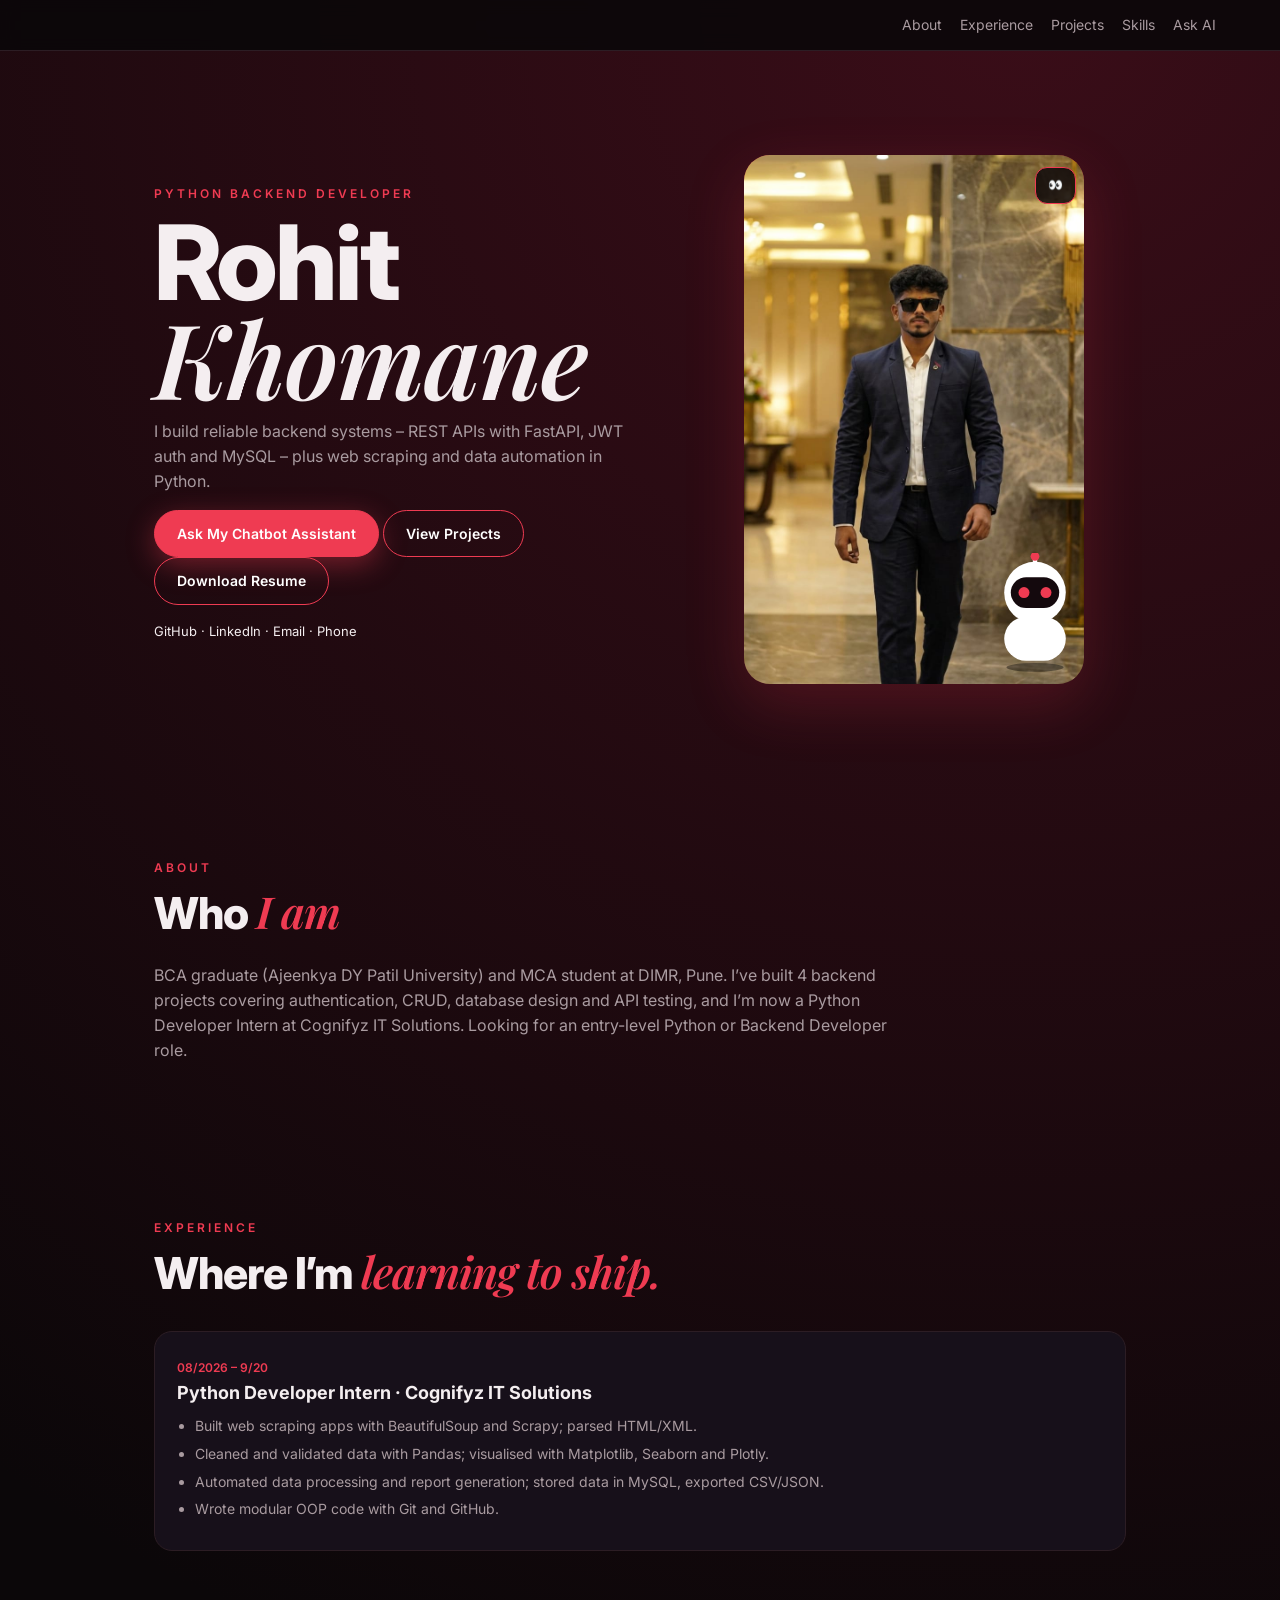
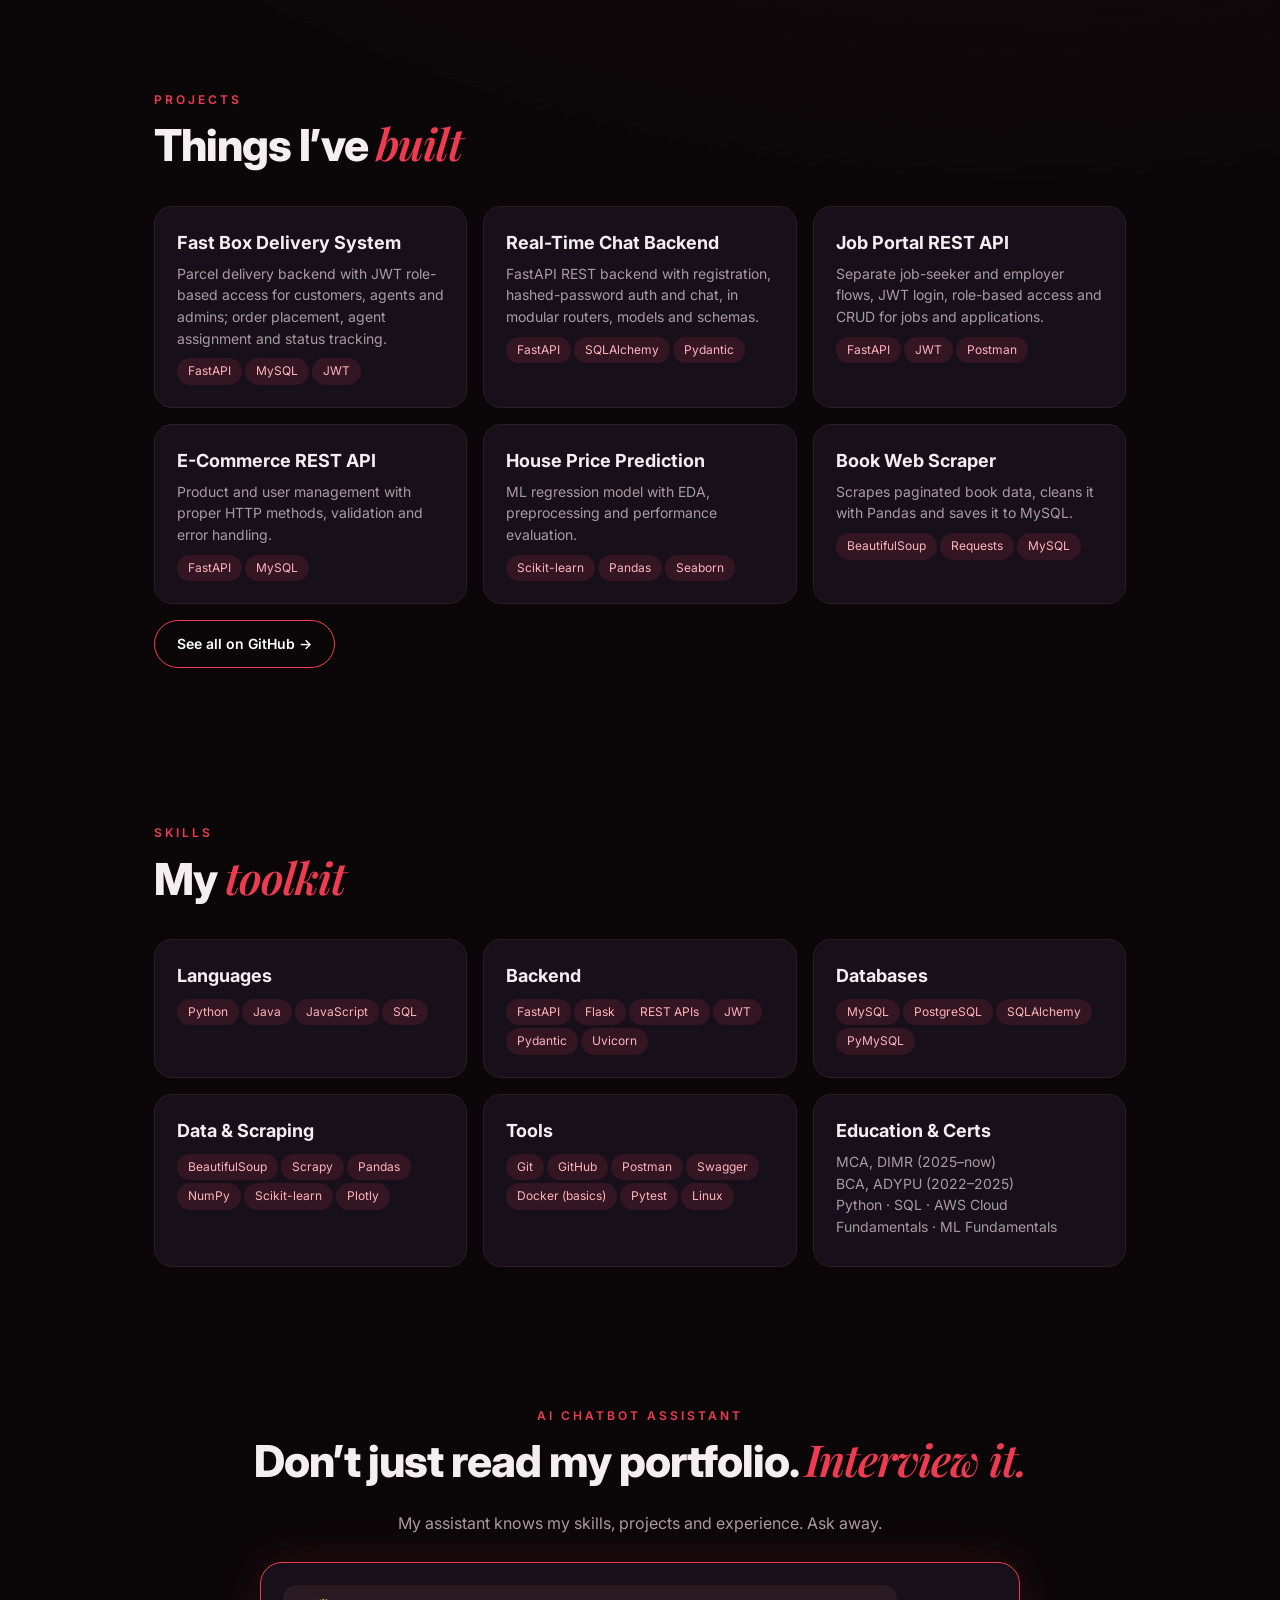
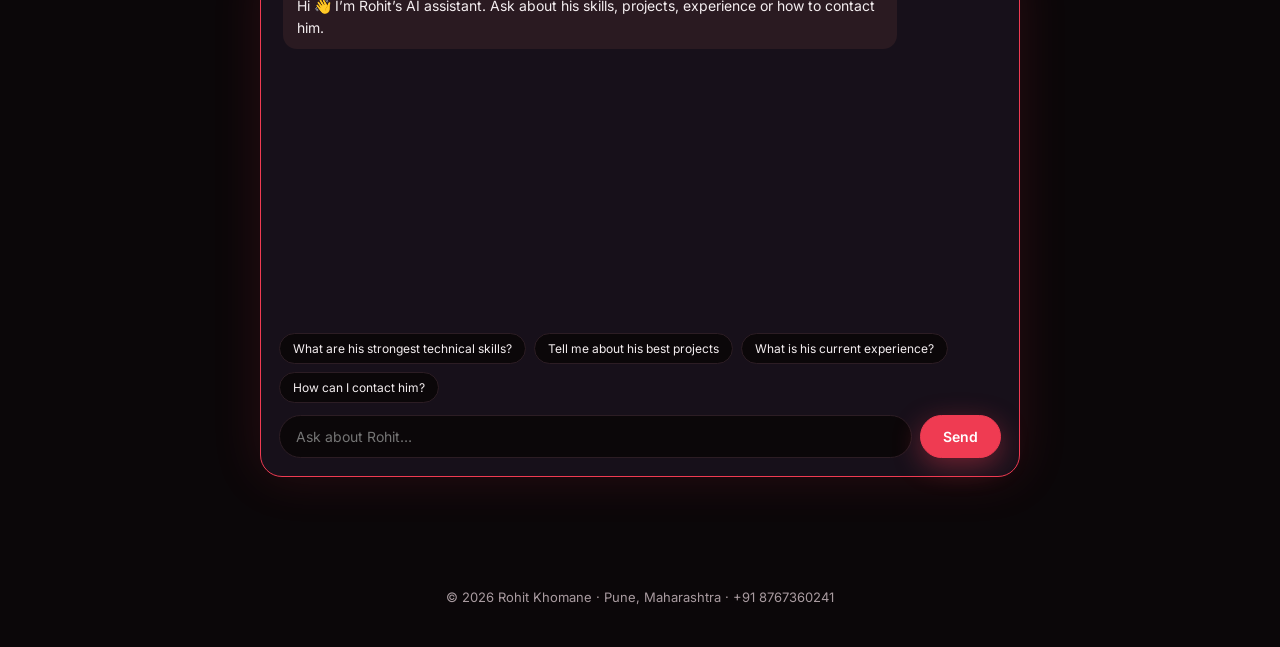
==== commit 65d4e6c7: "update portfolio project" ====
--- a/index.html
+++ b/index.html
@@ -2,7 +2,7 @@
 <meta name="viewport" content="width=device-width, initial-scale=1, viewport-fit=cover">
 <link href="https://fonts.googleapis.com/css2?family=Inter:wght@400;600;800&family=Playfair+Display:ital,wght@1,600&display=swap" rel="stylesheet">
 <link rel="stylesheet" href="style.css"></head><body>
-<nav><b>Rohit.</b><div><a href="#about">About</a><a href="#exp">Experience</a><a href="#projects">Projects</a><a href="#skills">Skills</a><a href="#ask">Ask AI</a></div></nav>
+<nav><b></b><div><a href="#about">About</a><a href="#exp">Experience</a><a href="#projects">Projects</a><a href="#skills">Skills</a><a href="#ask">Ask AI</a></div></nav>
 <section class="hero" id="top"><div>
 <div class="tag">Python Backend Developer</div>
 <h1>Rohit<i>Khomane</i></h1>
